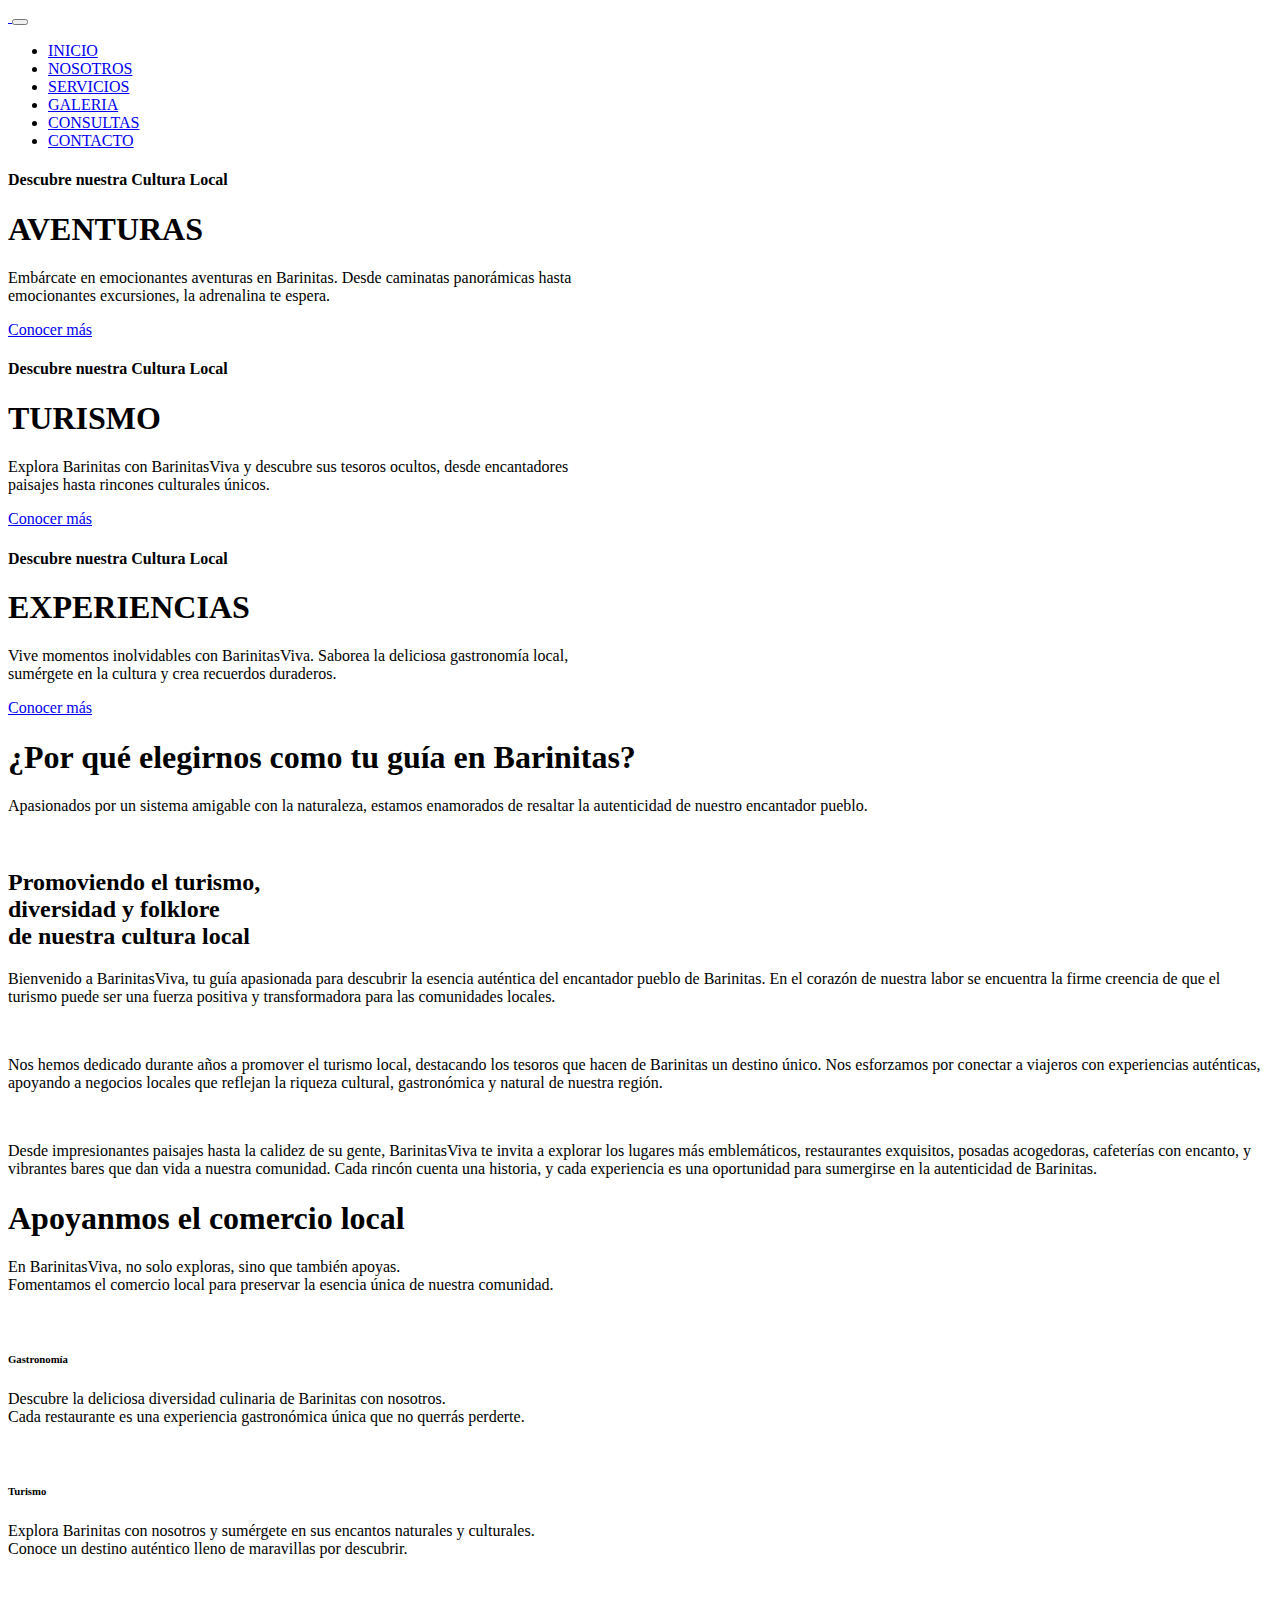
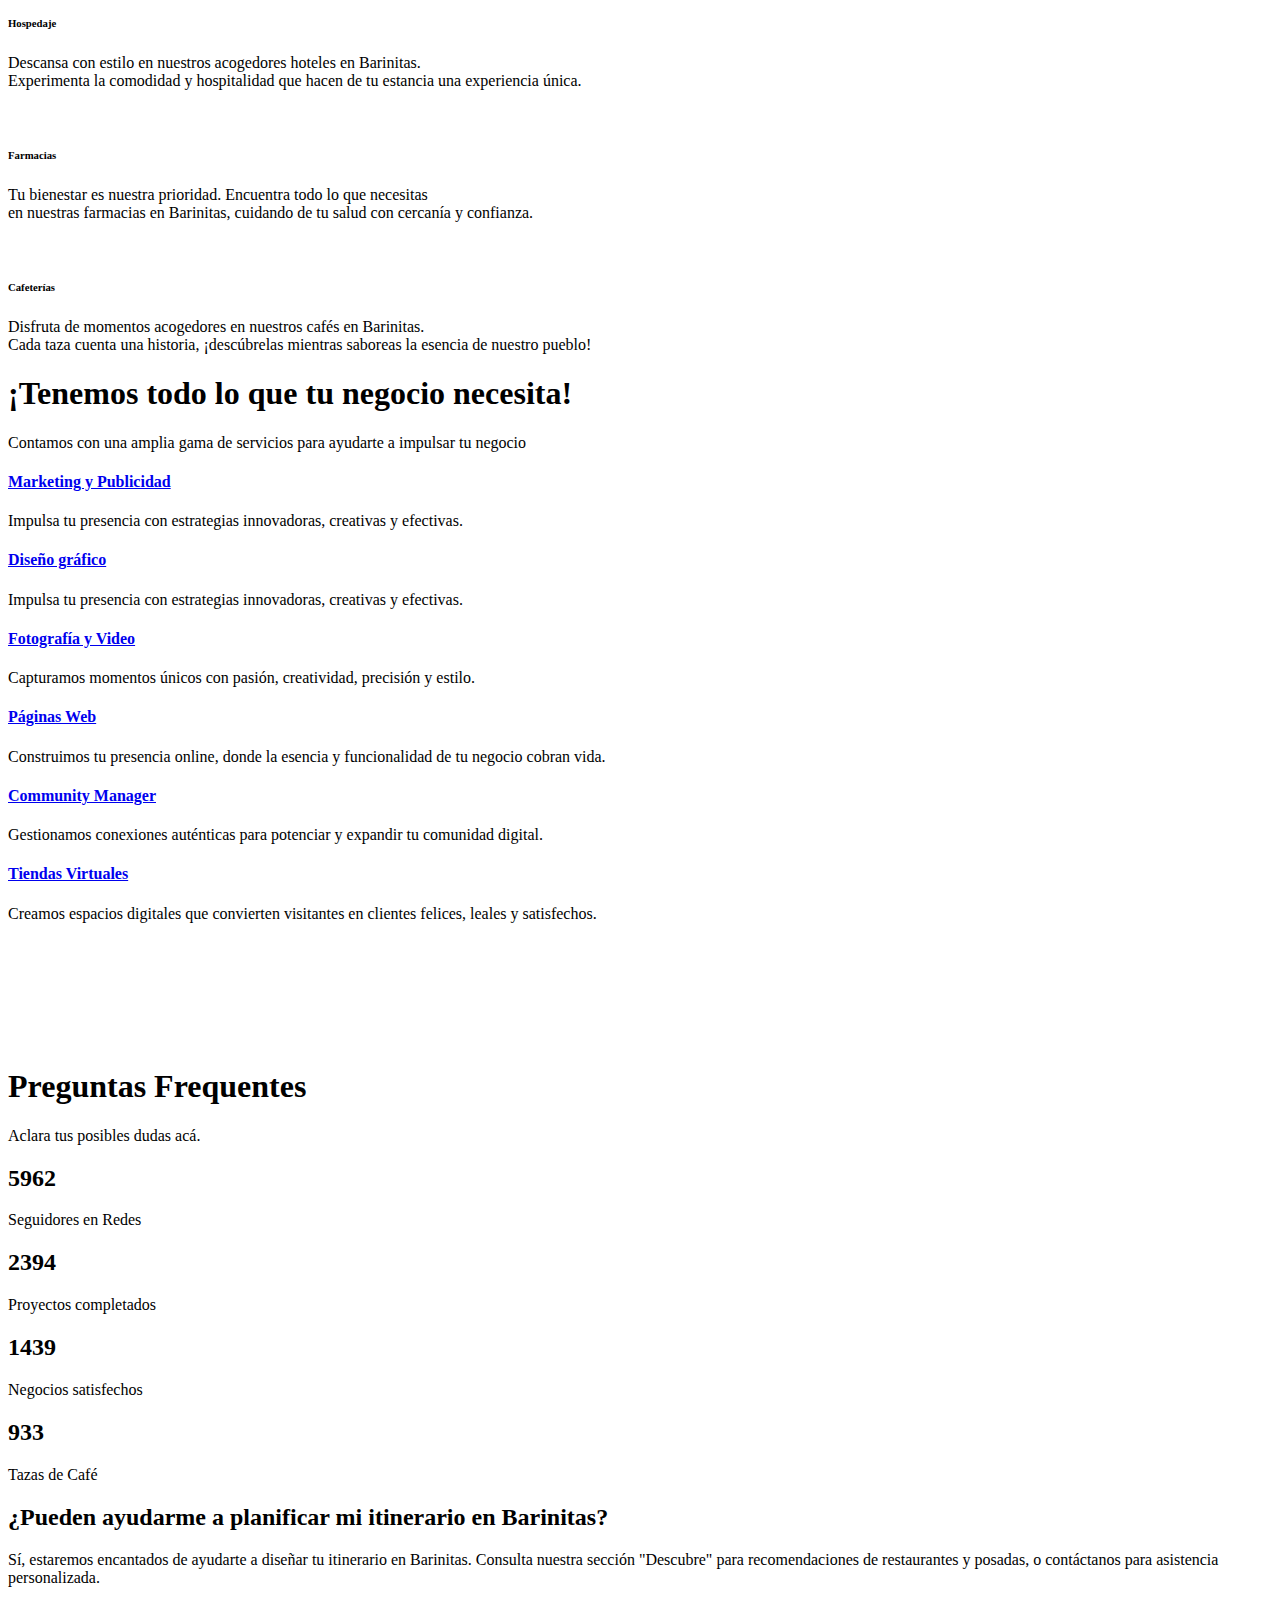
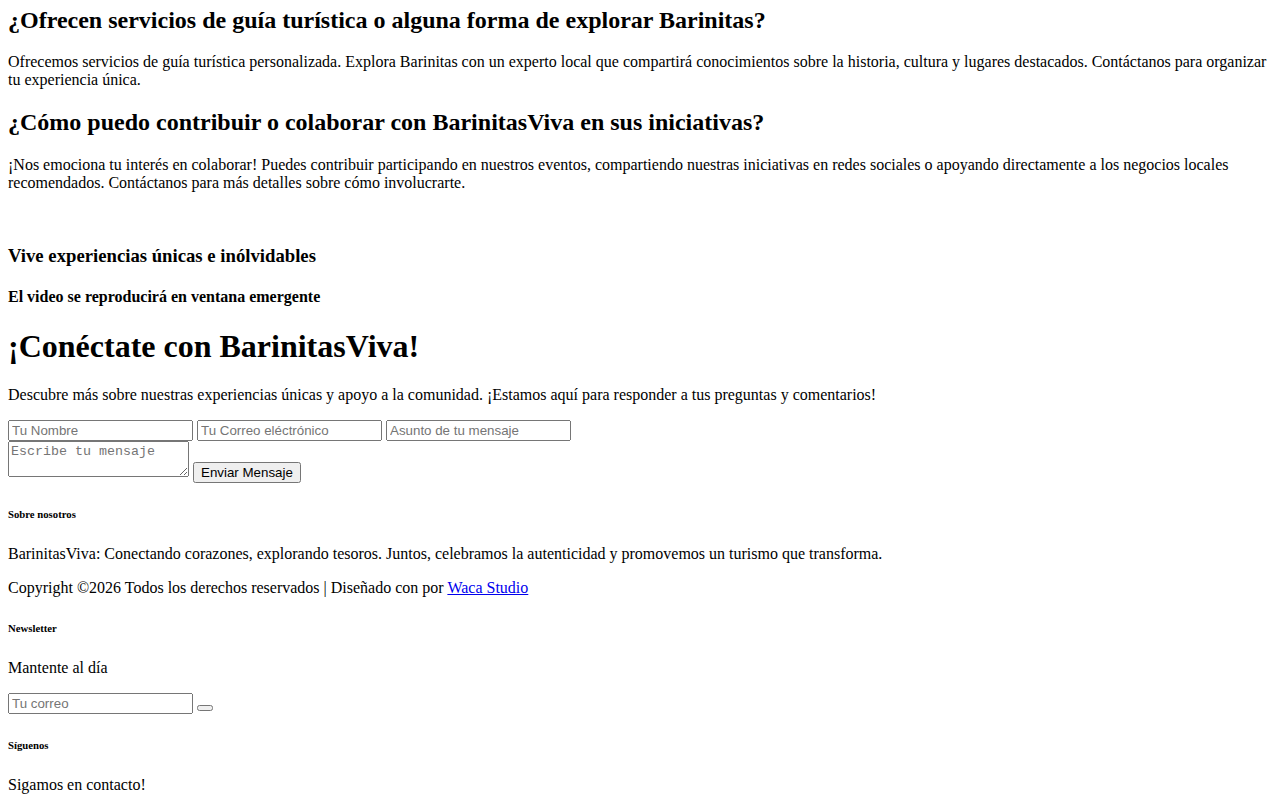
==== index.html @ 5c1533ca "primera subida" ====
<!DOCTYPE html>
	<html lang="zxx" class="no-js">
	<head>
		<!-- Mobile Specific Meta -->
		<meta name="viewport" content="width=device-width, initial-scale=1, shrink-to-fit=no">
		<!-- Favicon-->
		<link rel="shortcut icon" href="img/fav.png">
		<!-- Author Meta -->
		<meta name="author" content="colorlib">
		<!-- Meta Description -->
		<meta name="description" content="">
		<!-- Meta Keyword -->
		<meta name="keywords" content="">
		<!-- meta character set -->
		<meta charset="UTF-8">
		<!-- Site Title -->
		<title>Barinitas Viva - Tu guía de turismo y comercio en Barinitas</title>

		<link href="https://fonts.googleapis.com/css?family=Poppins:100,200,400,300,500,600,700" rel="stylesheet"> 
			<!--
			CSS
			============================================= -->
			<link rel="stylesheet" href="css/linearicons.css">
			<link rel="stylesheet" href="css/font-awesome.min.css">
			<link rel="stylesheet" href="css/bootstrap.css">
			<link rel="stylesheet" href="css/magnific-popup.css">
			<link rel="stylesheet" href="css/animate.min.css">
			<link rel="stylesheet" href="css/owl.carousel.css">
			<link rel="stylesheet" href="css/main.css">
		</head>
		<body>
			<!-- start banner Area -->
			<section class="banner-area" id="home">
				<!-- Start Header Area -->
				<header class="default-header">
					<nav class="navbar navbar-expand-lg  navbar-light">
						<div class="container">
							  <a class="navbar-brand" href="index.html">
							  	<img src="img/logo.png" alt="">
							  </a>
							  <button class="navbar-toggler" type="button" data-toggle="collapse" data-target="#navbarSupportedContent" aria-controls="navbarSupportedContent" aria-expanded="false" aria-label="Toggle navigation">
							    <span class="text-white lnr lnr-menu"></span>
							  </button>

							  <div class="collapse navbar-collapse justify-content-end align-items-center" id="navbarSupportedContent">
							    <ul class="navbar-nav">
									<li><a href="#home">INICIO</a></li>
									<li><a href="#about">NOSOTROS</a></li>									
									<li><a href="#secvice">SERVICIOS</a></li>
									<li><a href="#gallery">GALERIA</a></li>
									<li><a href="#faq">CONSULTAS</a></li>
									<li><a href="#contact">CONTACTO</a></li>
									<!-- Dropdown -->
								    <li class="dropdown" style="display: none;">
								      <a class="dropdown-toggle" href="#" id="navbardrop" data-toggle="dropdown">
								        Pages
								      </a>
								      <div class="dropdown-menu">
								        <a class="dropdown-item" href="generic.html">Generic</a>
								        <a class="dropdown-item" href="elements.html">Elements</a>
								      </div>
								    </li>
							    </ul>
							  </div>						
						</div>
					</nav>
				</header>
				<!-- End Header Area -->				
			</section>

			<section class="default-banner active-blog-slider">
					<div class="item-slider relative" style="background: url(img/slider1.jpg);background-size: cover;">
						<div class="overlay" style="background: rgba(0,0,0,.3)"></div>
						<div class="container">
							<div class="row fullscreen justify-content-center align-items-center">
								<div class="col-md-10 col-12">
									<div class="banner-content text-center">
										<h4 class="text-white mb-20 text-uppercase">Descubre nuestra Cultura Local</h4>
										<h1 class="text-uppercase text-white">AVENTURAS</h1>
										<p class="text-white">Embárcate en emocionantes aventuras en Barinitas. Desde caminatas panorámicas hasta <br> emocionantes excursiones, la adrenalina te espera.</p>
										<a href="#" class="text-uppercase header-btn">Conocer más</a>
									</div>
								</div>

							</div>
						</div>
					</div>
					<div class="item-slider relative" style="background: url(img/slider2.jpg);background-size: cover;">
						<div class="overlay" style="background: rgba(0,0,0,.3)"></div>
						<div class="container">
							<div class="row fullscreen justify-content-center align-items-center">
								<div class="col-md-10 col-12">
									<div class="banner-content text-center">
										<h4 class="text-white mb-20 text-uppercase">Descubre nuestra Cultura Local</h4>
										<h1 class="text-uppercase text-white">TURISMO</h1>
										<p class="text-white">Explora Barinitas con BarinitasViva y descubre sus tesoros ocultos, desde encantadores <br> paisajes hasta rincones culturales únicos.</p>
										<a href="#" class="text-uppercase header-btn">Conocer más</a>
									</div>
								</div>
							</div>
						</div>
					</div>
					<div class="item-slider relative" style="background: url(img/slider3.jpg);background-size: cover;">
						<div class="overlay" style="background: rgba(0,0,0,.3)"></div>
						<div class="container">
							<div class="row fullscreen justify-content-center align-items-center">
								<div class="col-md-10 col-12">
									<div class="banner-content text-center">
										<h4 class="text-white mb-20 text-uppercase">Descubre nuestra Cultura Local</h4>
										<h1 class="text-uppercase text-white">EXPERIENCIAS</h1>
										<p class="text-white">Vive momentos inolvidables con BarinitasViva. Saborea la deliciosa gastronomía local, <br> sumérgete en la cultura y crea recuerdos duraderos.</p>
										<a href="#" class="text-uppercase header-btn">Conocer más</a>
									</div>
								</div>
							</div>
						</div>
					</div>
				</section>

			<!-- Start about Area -->
			<section class="section-gap info-area" id="about">
				<div class="container">
					<div class="row d-flex justify-content-center">
						<div class="menu-content pb-40 col-lg-8">
							<div class="title text-center">
								<h1 class="mb-10">¿Por qué elegirnos como tu guía en Barinitas?</h1>
								<p>
									Apasionados por un sistema amigable con la naturaleza, estamos enamorados de resaltar la autenticidad de nuestro encantador pueblo.</p>
							</div>
						</div>
					</div>					
					<div class="single-info row mt-40">
						<div class="col-lg-6 col-md-12 mt-120 text-center no-padding info-left">
							<div class="info-thumb">
								<img src="img/about-img.jpg" class="img-fluid" alt="">
							</div>
						</div>
						<div class="col-lg-6 col-md-12 no-padding info-rigth">
							<div class="info-content">
								<h2 class="pb-30">Promoviendo el turismo, <br>
								diversidad y folklore <br>
								de nuestra cultura local</h2>
								<p>
									Bienvenido a BarinitasViva, tu guía apasionada para descubrir la esencia auténtica del encantador pueblo de Barinitas. En el corazón de nuestra labor se encuentra la firme creencia de que el turismo puede ser una fuerza positiva y transformadora para las comunidades locales.									
								</p>
								<br>
								<p>
									Nos hemos dedicado durante años a promover el turismo local, destacando los tesoros que hacen de Barinitas un destino único. Nos esforzamos por conectar a viajeros con experiencias auténticas, apoyando a negocios locales que reflejan la riqueza cultural, gastronómica y natural de nuestra región.									
								</p>
								<br>
								<p>
									Desde impresionantes paisajes hasta la calidez de su gente, BarinitasViva te invita a explorar los lugares más emblemáticos, restaurantes exquisitos, posadas acogedoras, cafeterías con encanto, y vibrantes bares que dan vida a nuestra comunidad. Cada rincón cuenta una historia, y cada experiencia es una oportunidad para sumergirse en la autenticidad de Barinitas.
								</p>
								</div>
						</div>
					</div>
				</div>
			</section>
			<!-- End about Area -->
			
			
			<!-- Start project Area -->
			<section class="project-area section-gap" id="project">
				<div class="container">
					<div class="row d-flex justify-content-center">
						<div class="menu-content pb-30 col-lg-8">
							<div class="title text-center">
								<h1 class="mb-10">Apoyanmos el comercio local</h1>
								<p>En BarinitasViva, no solo exploras, sino que también apoyas.  <br> Fomentamos el comercio local para preservar la esencia única de nuestra comunidad.</p>
							</div>
						</div>
					</div>						
					<div class="row justify-content-center d-flex">
						<div class="active-works-carousel mt-40 col-lg-8">
							<div class="item">
								<img class="img-fluid" src="img/why1.jpeg" alt="">
								<div class="caption text-center mt-20">
									<h6 class="text-uppercase">Gastronomía</h6>
									<p>Descubre la deliciosa diversidad culinaria de Barinitas con nosotros. <br> Cada restaurante es una experiencia gastronómica única que no querrás perderte.</p>
								</div>
							</div>
							<div class="item">
								<img class="img-fluid" src="img/why2.jpg" alt="">
								<div class="caption text-center mt-20">
									<h6 class="text-uppercase">Turismo</h6>
									<p>Explora Barinitas con nosotros y sumérgete en sus encantos naturales y culturales. <br> Conoce un destino auténtico lleno de maravillas por descubrir.</p>
								</div>
							</div>
							<div class="item">
								<img class="img-fluid" src="img/why3.jpg" alt="">
								<div class="caption text-center mt-20">
									<h6 class="text-uppercase">Hospedaje</h6>
									<p>Descansa con estilo en nuestros acogedores hoteles en Barinitas. <br>  Experimenta la comodidad y hospitalidad que hacen de tu estancia una experiencia única.</p>
								</div>
							</div>
							<div class="item">
								<img class="img-fluid" src="img/why4.jpg" alt="">
								<div class="caption text-center mt-20">
									<h6 class="text-uppercase">Farmacias</h6>
									<p>Tu bienestar es nuestra prioridad. Encuentra todo lo que necesitas  <br> en nuestras farmacias en Barinitas, cuidando de tu salud con cercanía y confianza.</p>
								</div>
							</div>
							<div class="item">
								<img class="img-fluid" src="img/why5.jpg" alt="">
								<div class="caption text-center mt-20">
									<h6 class="text-uppercase">Cafeterías</h6>
									<p>Disfruta de momentos acogedores en nuestros cafés en Barinitas. <br> Cada taza cuenta una historia, ¡descúbrelas mientras saboreas la esencia de nuestro pueblo!</p>
								</div>
							</div>
						</div>
					</div>
				</div>	
			</section>
			<!-- End project Area -->


			<!-- Start feature Area -->
			<section class="feature-area section-gap" id="secvice">
				<div class="container">
					<div class="row d-flex justify-content-center">
						<div class="menu-content pb-60 col-lg-8">
							<div class="title text-center">
								<h1 class="mb-10">¡Tenemos todo lo que tu negocio necesita!</h1>
								<p>Contamos con una amplia gama de servicios para ayudarte a impulsar tu negocio</p>
							</div>
						</div>
					</div>						
					<div class="row">
						<div class="col-lg-4 col-md-6 ">
							<div class="single-feature mb-30">
								<div class="title d-flex flex-row pb-20">
									<span class="lnr lnr-bullhorn"></span>
									<h4><a href="#">Marketing y Publicidad</a></h4>
								</div>
								<p>
									Impulsa tu presencia con estrategias innovadoras, creativas y efectivas.
								</p>							
							</div>							
						</div>
						<div class="col-lg-4 col-md-6 ">
							<div class="single-feature mb-30">
								<div class="title d-flex flex-row pb-20">
									<span class="lnr lnr-pencil"></span>
									<h4><a href="#">Diseño gráfico</a></h4>
								</div>
								<p>
									Impulsa tu presencia con estrategias innovadoras, creativas y efectivas.
								</p>							
							</div>							
						</div>
						<div class="col-lg-4 col-md-6 ">
							<div class="single-feature mb-30">
								<div class="title d-flex flex-row pb-20">
									<span class="lnr lnr-camera"></span>
									<h4><a href="#">Fotografía y Video</a></h4>
								</div>
								<p>
									Capturamos momentos únicos con pasión, creatividad, precisión y estilo.
								</p>							
							</div>							
						</div>
						<div class="col-lg-4 col-md-6 ">
							<div class="single-feature">
								<div class="title d-flex flex-row pb-20">
									<span class="lnr lnr-rocket"></span>
									<h4><a href="#">Páginas Web</a></h4>
								</div>
								<p>
									Construimos tu presencia online, donde la esencia y funcionalidad de tu negocio cobran vida.
								</p>							
							</div>							
						</div>
						<div class="col-lg-4 col-md-6 ">
							<div class="single-feature">
								<div class="title d-flex flex-row pb-20">
									<span class="lnr lnr-smartphone"></span>
									<h4><a href="#">Community Manager</a></h4>
								</div>
								<p>
									Gestionamos conexiones auténticas para potenciar y expandir tu comunidad digital.
								</p>							
							</div>							
						</div>
						<div class="col-lg-4 col-md-6 ">
							<div class="single-feature">
								<div class="title d-flex flex-row pb-20">
									<span class="lnr lnr-bubble"></span>
									<h4><a href="#">Tiendas Virtuales</a></h4>
								</div>
								<p>
									Creamos espacios digitales que convierten visitantes en clientes felices, leales y satisfechos.
								</p>							
							</div>							
						</div>																					
					</div>
				</div>	
			</section>
			<!-- End feature Area -->


			<!-- Start gallery Area -->
			<section class="gallery-area" id="gallery">
				<div class="container-fluid">
					<div class="row no-padding">
						<div class="active-gallery">
							<div class="item single-gallery">
								<img src="img/g1.jpg" alt="">
							</div>	
							<div class="item single-gallery">
								<img src="img/g2.jpg" alt="">
							</div>	
							<div class="item single-gallery">
								<img src="img/g3.jpg" alt="">
							</div>	
							<div class="item single-gallery">
								<img src="img/g4.jpg" alt="">
							</div>	
							<div class="item single-gallery">
								<img src="img/g5.jpg" alt="">
							</div>	
							<div class="item single-gallery">
								<img src="img/g6.jpg" alt="">
							</div>																		
						</div>
					</div>
				</div>	
			</section>
			<!-- End gallery Area -->
			
			
			<!-- Start faq Area -->
			<section class="faq-area section-gap" id="faq">
				<div class="container">
					<div class="row d-flex justify-content-center">
						<div class="menu-content pb-60 col-lg-8">
							<div class="title text-center">
								<h1 class="mb-10">Preguntas Frequentes</h1>
								<p>Aclara tus posibles dudas acá.</p>
							</div>
						</div>
					</div>							
					<div class="row d-flex align-items-center">
						<div class="counter-left col-lg-3 col-md-3">
							<div class="single-facts">
								<h2 class="counter">5962</h2>
								<p>Seguidores en Redes</p>							
							</div>
							<div class="single-facts">
								<h2 class="counter">2394</h2>
								<p>Proyectos completados</p>							
							</div>
							<div class="single-facts">
								<h2 class="counter">1439</h2>
								<p>Negocios satisfechos</p>							
							</div>												
							<div class="single-facts">
								<h2 class="counter">933</h2>
								<p>Tazas de Café</p>							
							</div>
						</div>	
						<div class="faq-content col-lg-9 col-md-9">
							<div class="single-faq">
								<h2 class="text-uppercase">
									¿Pueden ayudarme a planificar mi itinerario en Barinitas?
								</h2>
								<p>
									Sí, estaremos encantados de ayudarte a diseñar tu itinerario en Barinitas. Consulta nuestra sección "Descubre" para recomendaciones de restaurantes y posadas, o contáctanos para asistencia personalizada.
								</p>
							</div>
							<div class="single-faq">
								<h2 class="text-uppercase">
									¿Ofrecen servicios de guía turística o alguna forma de explorar Barinitas?
								</h2>
								<p>
									Ofrecemos servicios de guía turística personalizada. Explora Barinitas con un experto local que compartirá conocimientos sobre la historia, cultura y lugares destacados. Contáctanos para organizar tu experiencia única.
								</p>
							</div>
							<div class="single-faq">
								<h2 class="text-uppercase">
									¿Cómo puedo contribuir o colaborar con BarinitasViva en sus iniciativas?
								</h2>
								<p>
									¡Nos emociona tu interés en colaborar! Puedes contribuir participando en nuestros eventos, compartiendo nuestras iniciativas en redes sociales o apoyando directamente a los negocios locales recomendados. Contáctanos para más detalles sobre cómo involucrarte.
								</p>
							</div>												
						</div>									
					</div>
				</div>
			</section>
			<!-- End faq Area -->
			
			
			<!-- Start Video Area -->
			<section class="video-area pt-40 pb-40">
				<div class="overlay overlay-bg"></div>
				<div class="container">
					<div class="video-content">
						<a href="https://www.youtube.com/watch?v=WVW5sQcXbB0" class="play-btn"><img src="img/play-btn.png" alt=""></a>
						<div class="video-desc">
							<h3 class="h2 text-white text-uppercase">Vive experiencias únicas e inólvidables</h3>
							<h4 class="text-white">El video se reproducirá en ventana emergente</h4>
						</div>
					</div>
				</div>
			</section>
			<!-- Start Video Area -->
			
			
			<!-- Start logo Area -->
			<section class="logo-area">
				<div class="container">
					<div class="row">
						
					</div>
				</div>	
			</section>
			<!-- End logo Area -->
			
							
			<!-- start contact Area -->		
			<section class="contact-area section-gap" id="contact">
				<div class="container">
					<div class="row d-flex justify-content-center">
						<div class="menu-content pb-60 col-lg-8">
							<div class="title text-center">
								<h1 class="mb-10">
									¡Conéctate con BarinitasViva!</h1>
								<p>Descubre más sobre nuestras experiencias únicas y apoyo a la comunidad. ¡Estamos aquí para responder a tus preguntas y comentarios!</p>
							</div>
						</div>
					</div>										
					<form class="form-area " id="myForm" class="contact-form text-right">
						<div class="row">	
						<div class="col-lg-6 form-group">
							<input name="name" placeholder="Tu Nombre" onfocus="this.placeholder = ''" onblur="this.placeholder = 'Tu Nombre'" class="common-input mb-20 form-control name" required="" type="text">
						
							<input name="email" placeholder="Tu Correo eléctrónico" pattern="[A-Za-z0-9._%+-]+@[A-Za-z0-9.-]+\.[A-Za-z]{1,63}$" onfocus="this.placeholder = ''" onblur="this.placeholder = 'Enter email address'" class="common-input mb-20 form-control email" required="" type="email">

							<input name="subject" placeholder="Asunto de tu mensaje" onfocus="this.placeholder = ''" onblur="this.placeholder = 'Asunto de tu mensaje'" class="common-input mb-20 form-control subject" required="" type="text">
						</div>
						<div class="col-lg-6 form-group">
							<textarea class="common-textarea mt-10 form-control message" name="message" placeholder="Escribe tu mensaje" onfocus="this.placeholder = ''" onblur="this.placeholder = 'Escribe tu mensaje'" required=""></textarea>
							<button class="primary-btn mt-20" onclick="sendwhatsapp();">Enviar Mensaje<span class="lnr lnr-arrow-right"></span></button>
							<div class="alert-msg">								
						</div>
						</div></div>
					</form>						
					
				</div>	
			</section>
			<!-- end contact Area -->		
			
			<!-- start footer Area -->		
			<footer class="footer-area section-gap">
				<div class="container">
					<div class="row">
						<div class="col-lg-5 col-md-6 col-sm-6">
							<div class="single-footer-widget">
								<h6>Sobre nosotros</h6>
								<p>
									BarinitasViva: Conectando corazones, explorando tesoros. Juntos, celebramos la autenticidad y promovemos un turismo que transforma.
								</p>
								<!-- Link back to Colorlib can't be removed. Template is licensed under CC BY 3.0. -->
            		<p class="footer-text">Copyright &copy;<script>document.write(new Date().getFullYear());</script> Todos los derechos reservados | Diseñado con <i class="fa fa-heart-o" aria-hidden="true"></i> por <a href="https://wacastudio.com" target="_blank">Waca Studio</a></p>
            		<!-- Link back to Colorlib can't be removed. Template is licensed under CC BY 3.0. -->
							</div>
						</div>
						<div class="col-lg-5  col-md-6 col-sm-6">
							<div class="single-footer-widget">
								<h6>Newsletter</h6>
								<p>Mantente al día</p>
								<div class="" id="mc_embed_signup">

										<form target="_blank" novalidate="true" action="https://spondonit.us12.list-manage.com/subscribe/post?u=1462626880ade1ac87bd9c93a&amp;id=92a4423d01" method="get" class="form-inline">

										<div class="d-flex flex-row">

											<input class="form-control" name="EMAIL" placeholder="Tu correo" onfocus="this.placeholder = ''" onblur="this.placeholder = 'Enter Email '" required="" type="email">


				                            	<button class="click-btn btn btn-default"><i class="fa fa-long-arrow-right" aria-hidden="true"></i></button>
				                            	<div style="position: absolute; left: -5000px;">
													<input name="b_36c4fd991d266f23781ded980_aefe40901a" tabindex="-1" value="" type="text">
												</div>
				                          	
											<!-- <div class="col-lg-4 col-md-4">
												<button class="bb-btn btn"><span class="lnr lnr-arrow-right"></span></button>
											</div>  -->
										</div>		
										<div class="info"></div>
										</form>
								</div>
								</div>
						</div>						
						<div class="col-lg-2 col-md-6 col-sm-6 social-widget">
							<div class="single-footer-widget">
								<h6>Síguenos</h6>
								<p>Sigamos en contacto!</p>
								<div class="footer-social d-flex align-items-center">
									<a href="https://www.facebook.com/Barinitasviva"><i class="fa fa-facebook"></i></a>
									<a href="https://www.instagram.com/barinitasviva"><i class="fa fa-instagram"></i></a>
									<a href="https://wa.me/+584126857455"><i class="fa fa-whatsapp"></i></a>
								</div>
							</div>
						</div>							
					</div>
				</div>
			</footer>	
			<!-- End footer Area -->			

			<script src="js/vendor/jquery-2.2.4.min.js"></script>
			<script src="https://cdnjs.cloudflare.com/ajax/libs/popper.js/1.11.0/umd/popper.min.js" integrity="sha384-b/U6ypiBEHpOf/4+1nzFpr53nxSS+GLCkfwBdFNTxtclqqenISfwAzpKaMNFNmj4" crossorigin="anonymous"></script>
			<script src="js/vendor/bootstrap.min.js"></script>
			<script src="js/jquery.ajaxchimp.min.js"></script>
			<script src="js/jquery.magnific-popup.min.js"></script>	
			<script src="js/owl.carousel.min.js"></script>			
			<script src="js/jquery.sticky.js"></script>
			<script src="js/slick.js"></script>
			<script src="js/jquery.counterup.min.js"></script>
			<script src="js/waypoints.min.js"></script>		
			<script src="js/main.js"></script>
			<script>
				function sendwhatsapp(){
				 var phonenumber = "+584126857455";
		  
				 var name = document.querySelector(".name").value;
				 var email = document.querySelector(".email").value;
				 var subject = document.querySelector(".subject").value;
				 var message = document.querySelector(".message").value;
		  
				 var url = "https://wa.me/" + phonenumber + "?text="
				 +"*Nombre:* "+name+"%0a"
				 +"*Correo:* "+email+"%0a"
				 +"*Asunto:* "+subject+"%0a"
				 +"*Mensaje :* "+message
				 +"%0a%0a";
		  
				 window.open(url, '_blank').focus();
			   }
			  </script>	
		</body>
	</html>
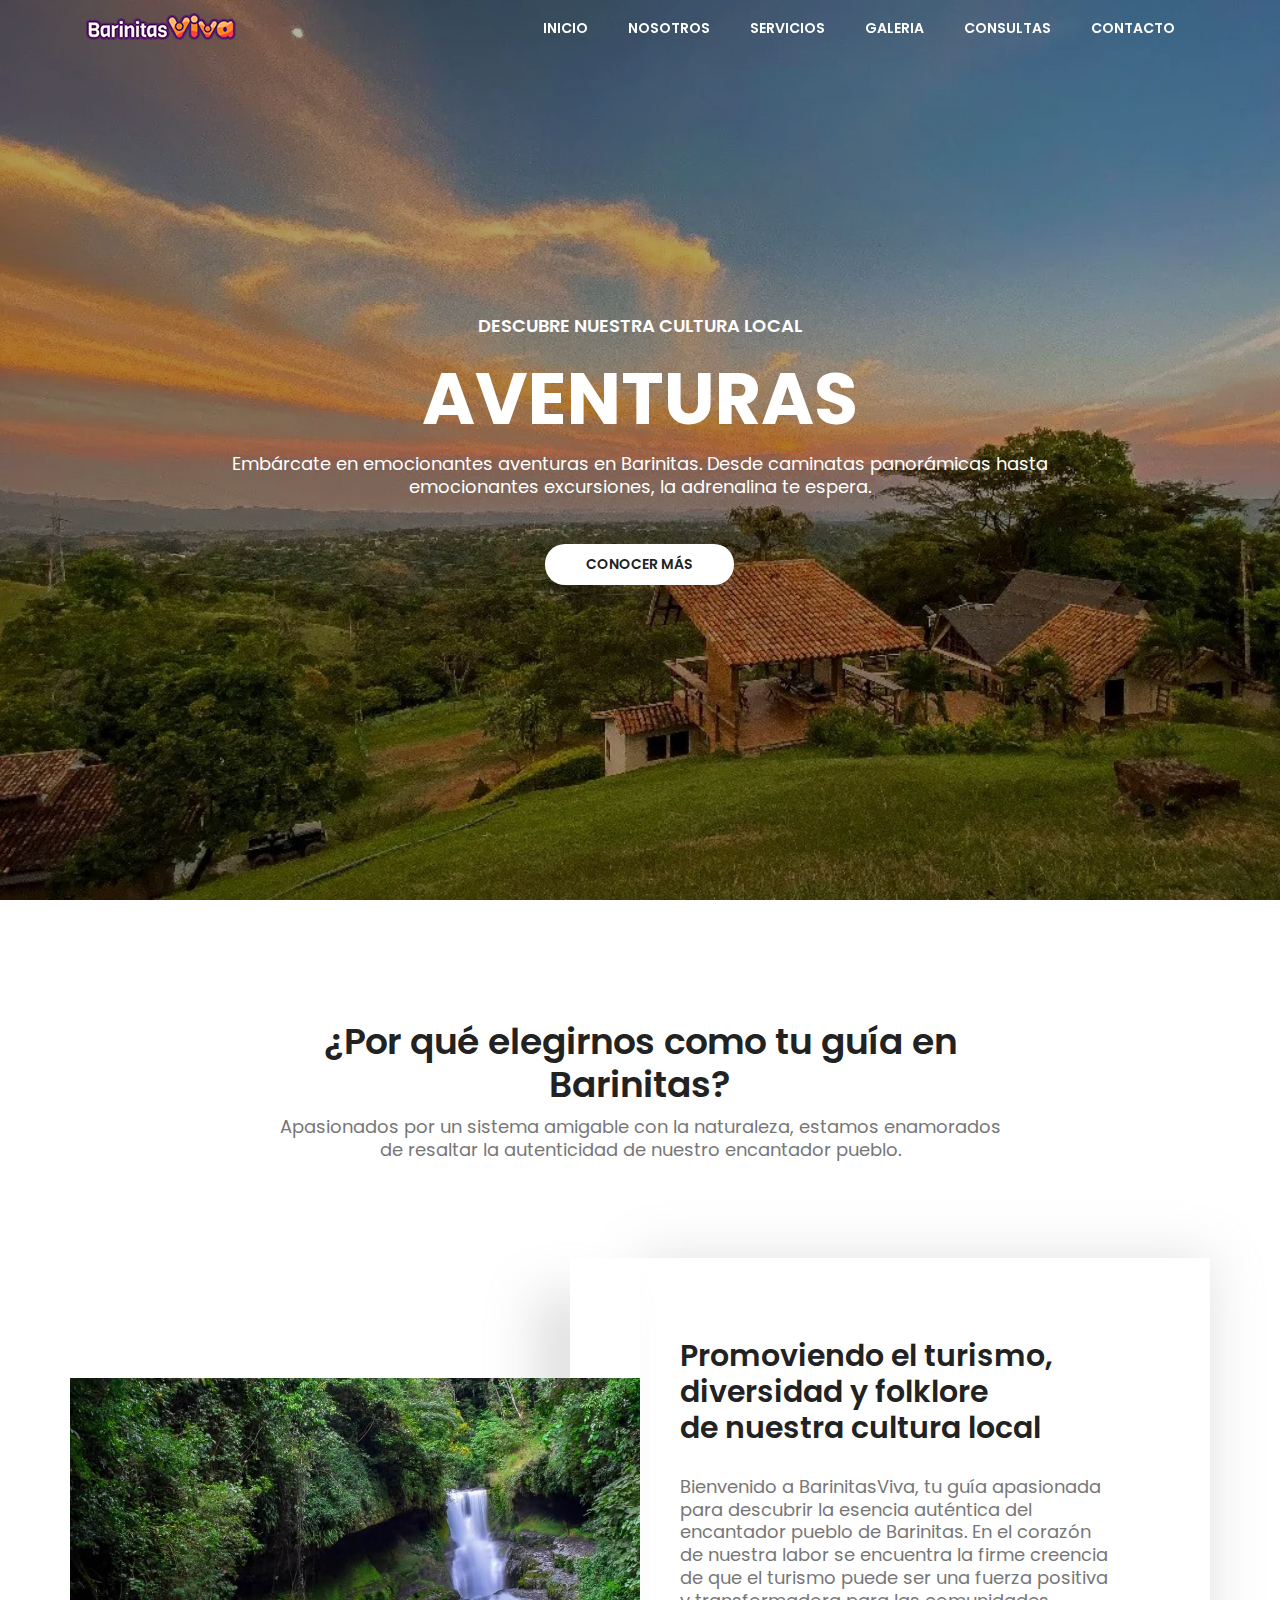
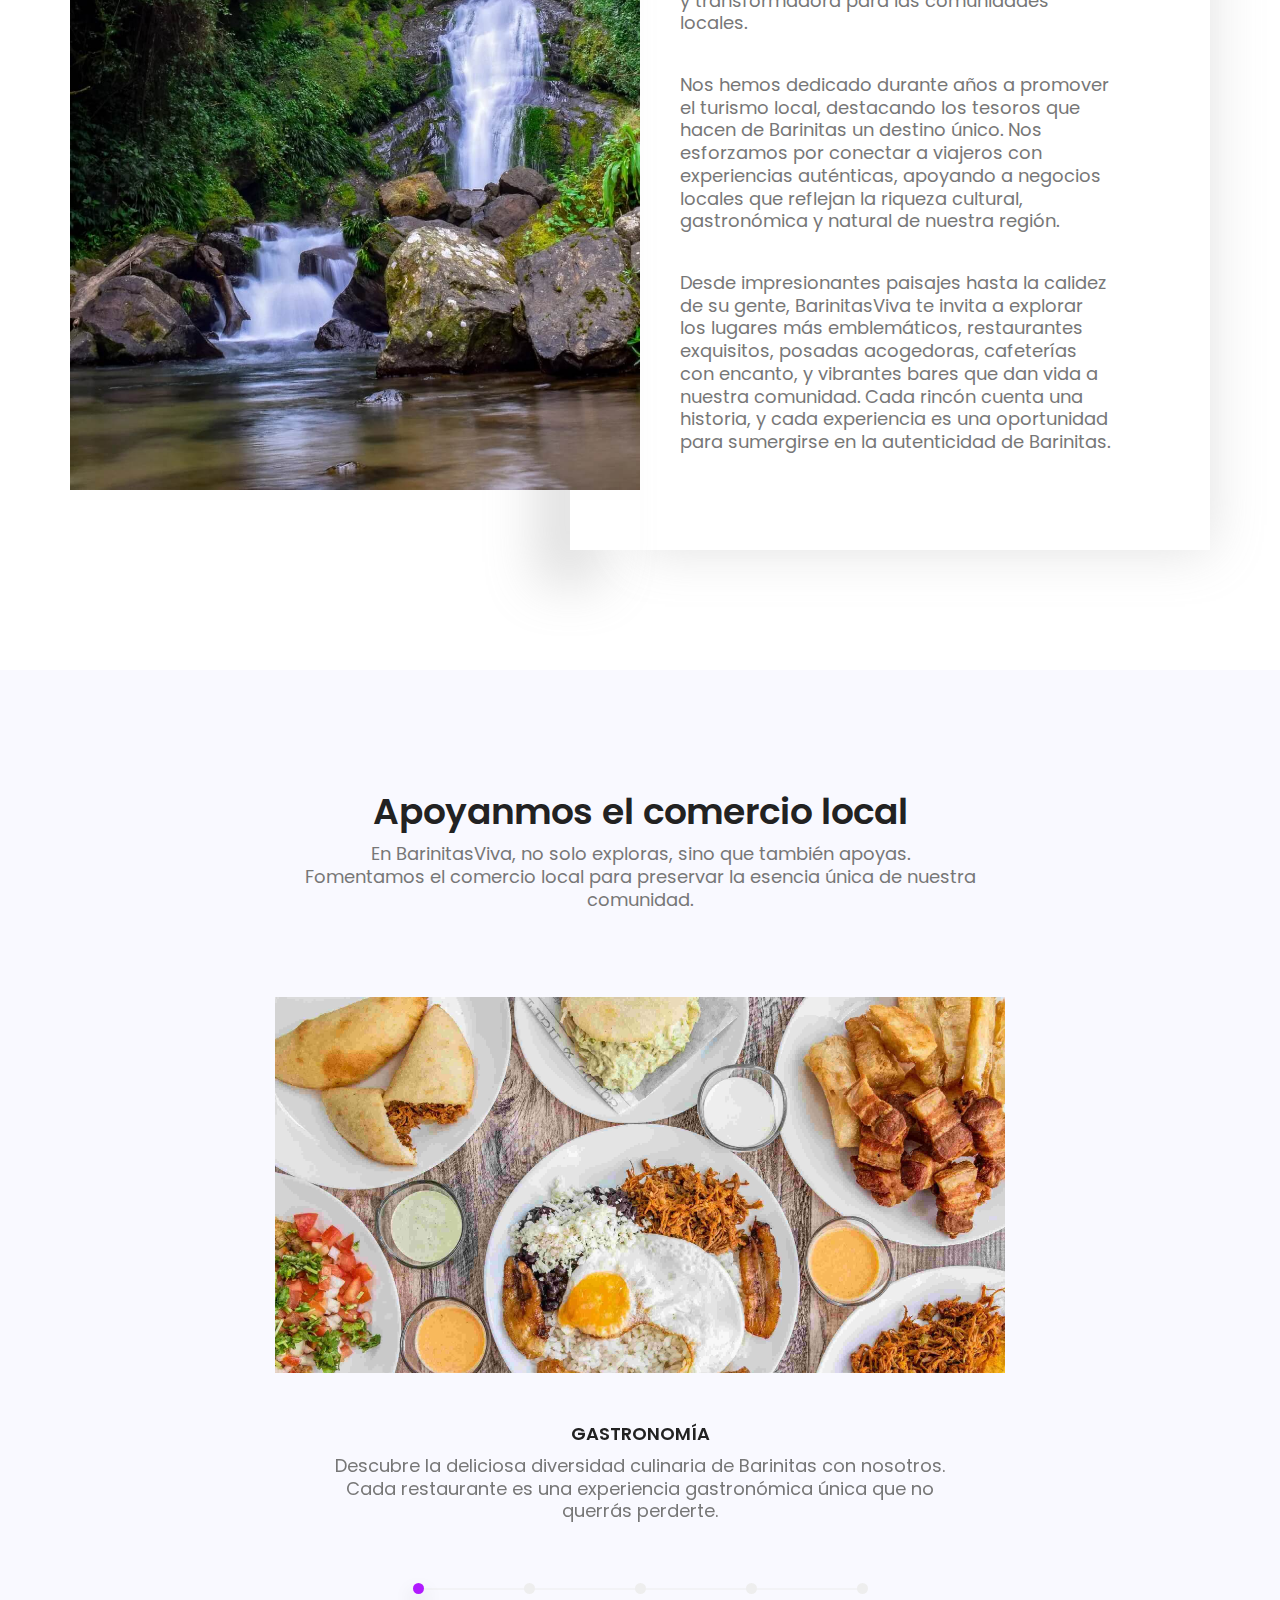
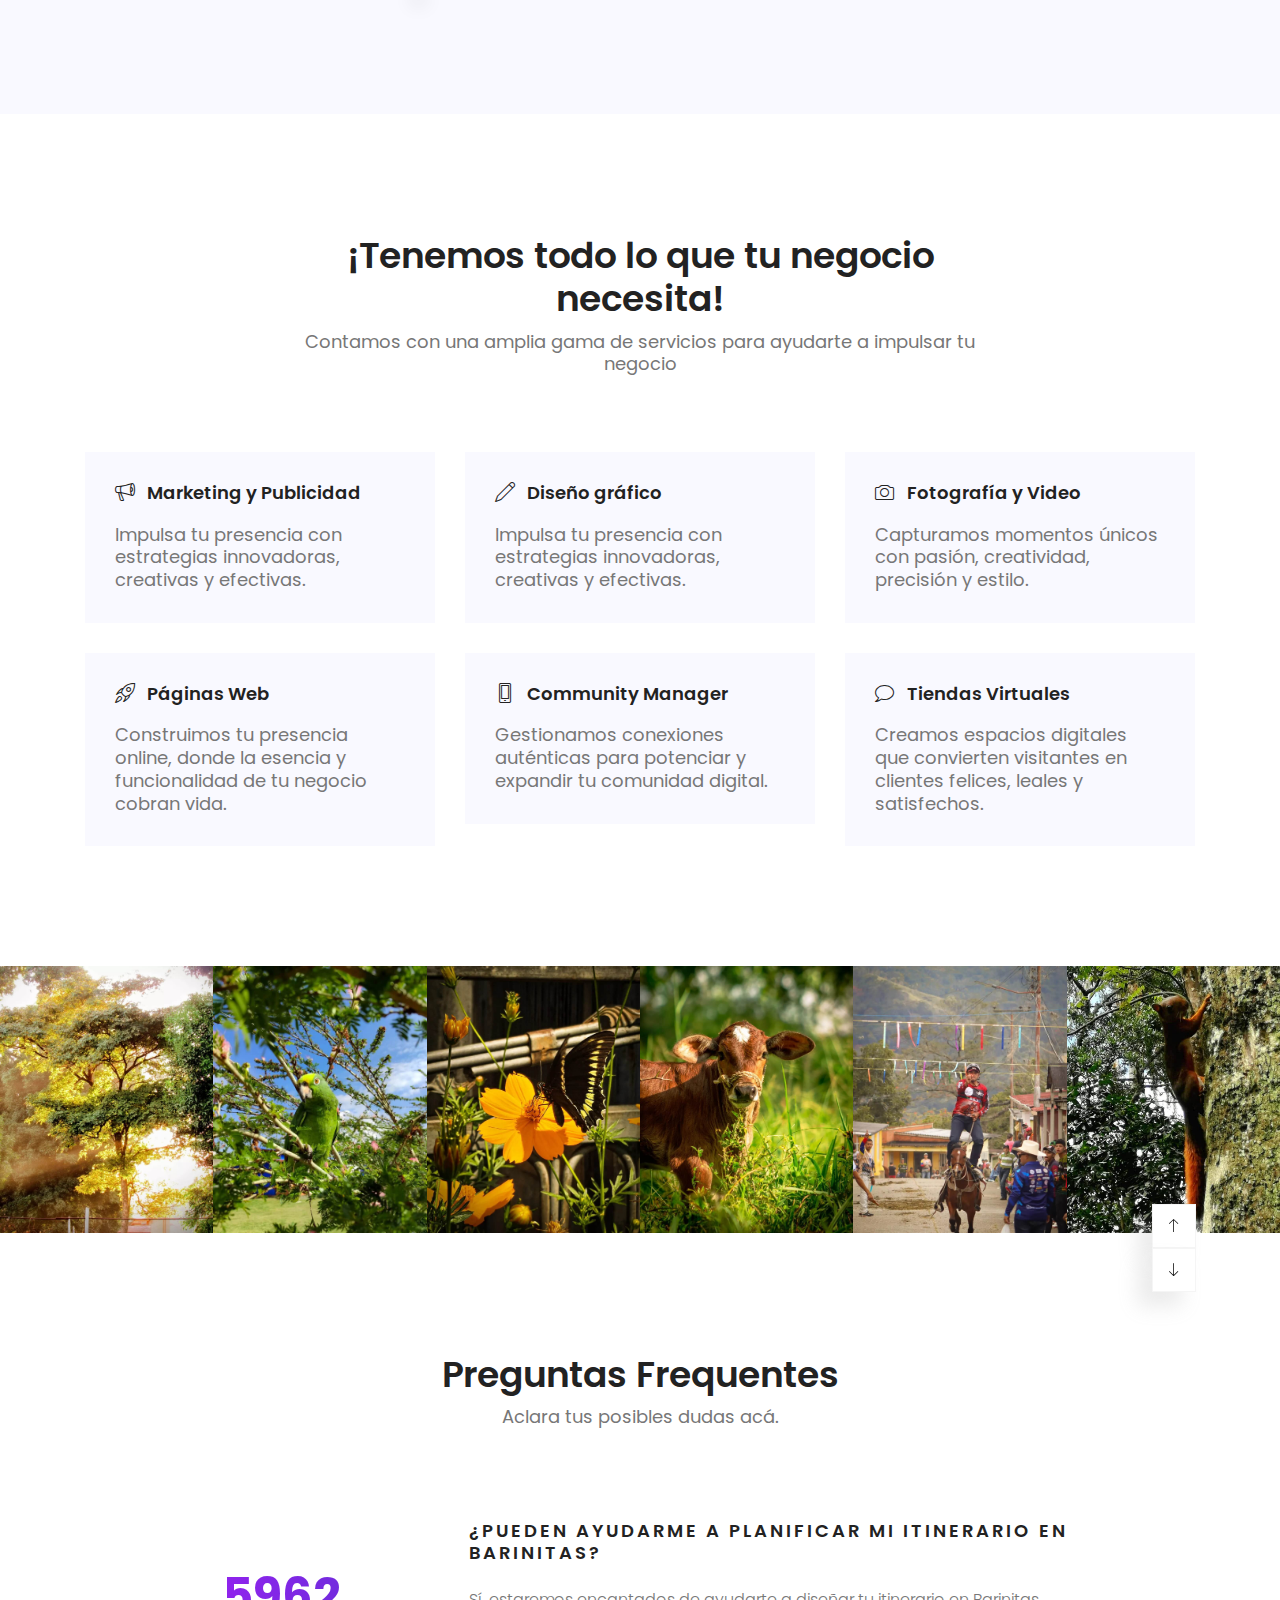
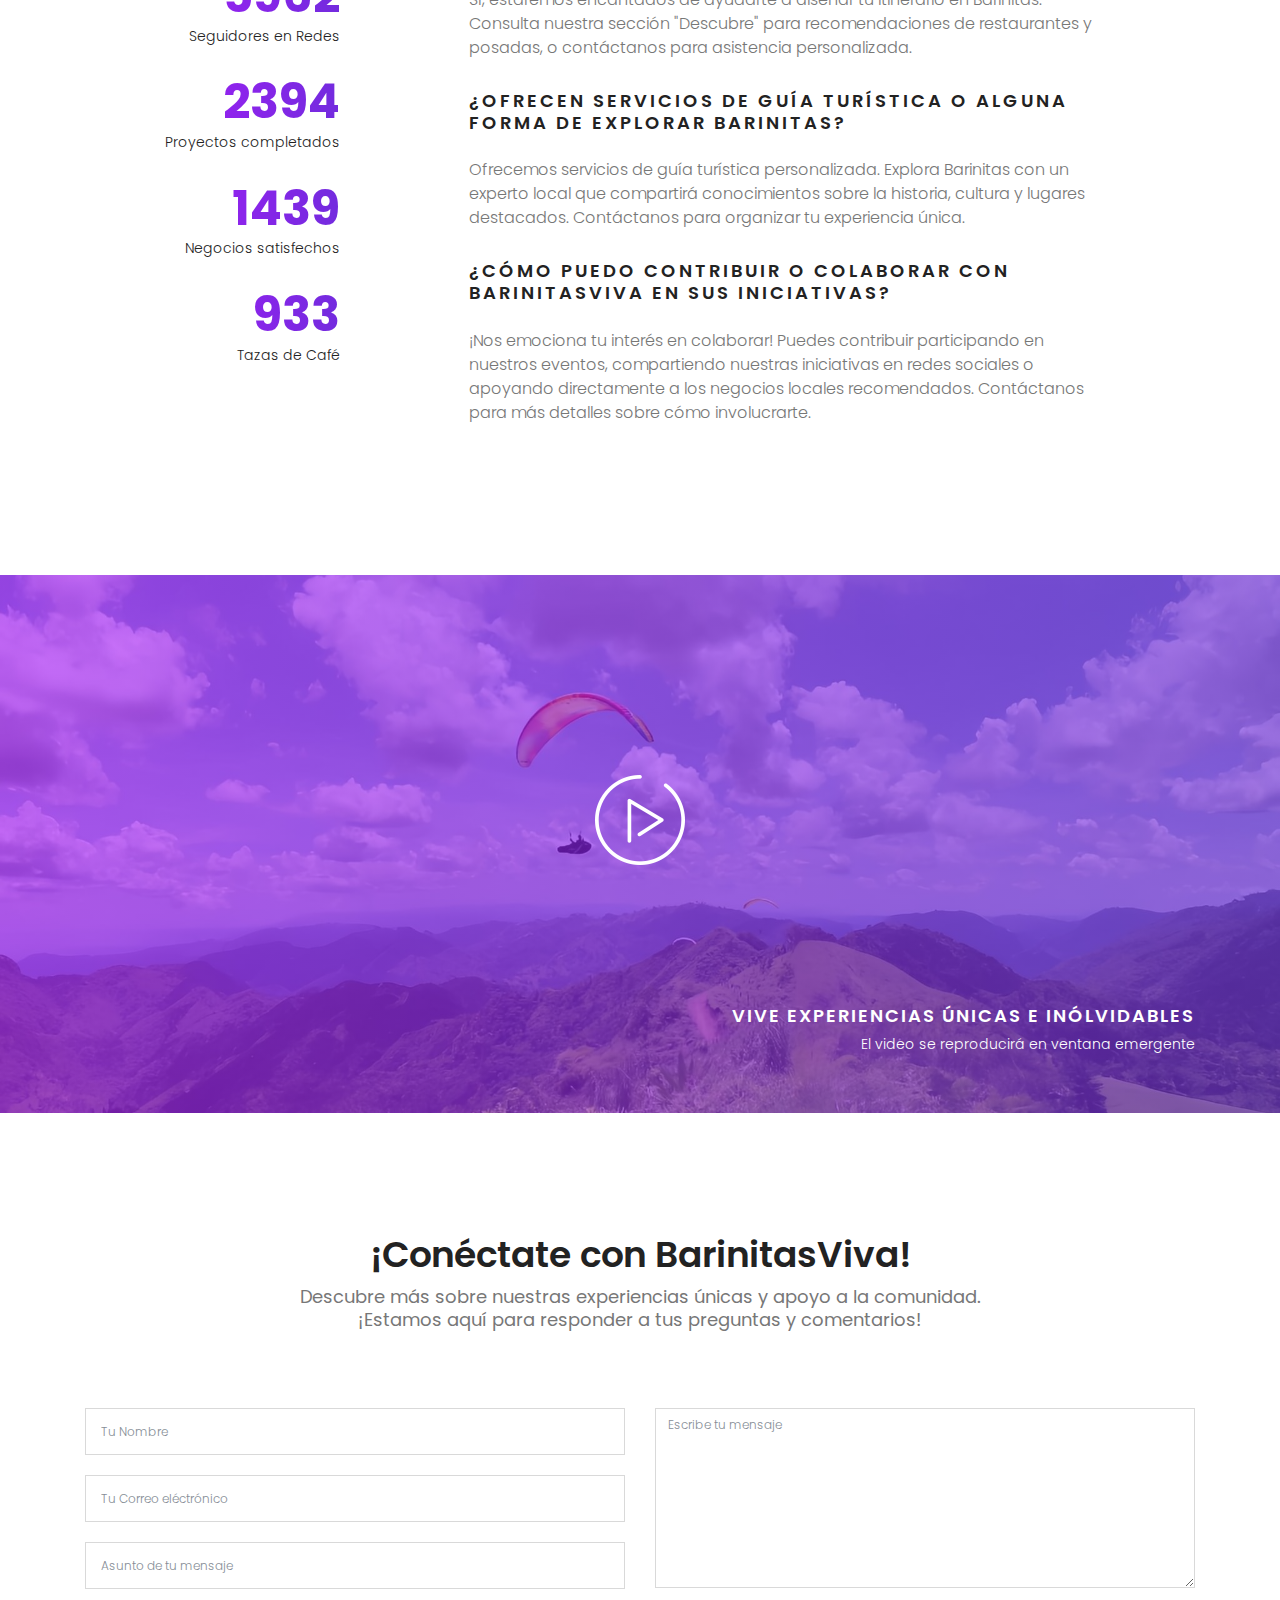
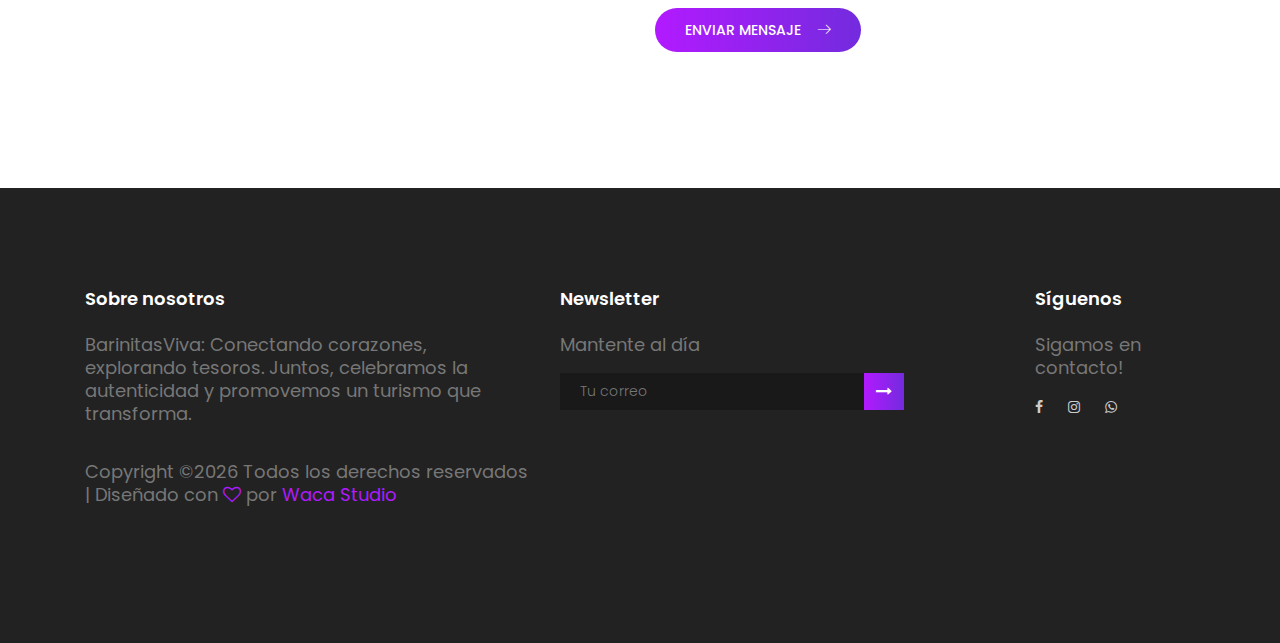
==== commit 7602c1f8: "Add files via upload" ====
--- a/index.html
+++ b/index.html
@@ -68,7 +68,7 @@
 				<!-- End Header Area -->				
 			</section>
 
-			<section class="default-banner active-blog-slider">
+			<section id="homebanner" class="default-banner active-blog-slider">
 					<div class="item-slider relative" style="background: url(img/slider1.jpg);background-size: cover;">
 						<div class="overlay" style="background: rgba(0,0,0,.3)"></div>
 						<div class="container">
--- a/css/linearicons.css
+++ b/css/linearicons.css
@@ -0,0 +1,536 @@
+@font-face {
+	font-family: 'Linearicons-Free';
+	src:url('../fonts/Linearicons-Free.eot?w118d');
+	src:url('../fonts/Linearicons-Free.eot?#iefixw118d') format('embedded-opentype'),
+		url('../fonts/Linearicons-Free.woff2?w118d') format('woff2'),
+		url('../fonts/Linearicons-Free.woff?w118d') format('woff'),
+		url('../fonts/Linearicons-Free.ttf?w118d') format('truetype'),
+		url('../fonts/Linearicons-Free.svg?w118d#Linearicons-Free') format('svg');
+	font-weight: normal;
+	font-style: normal;
+}
+
+.lnr {
+	font-family: 'Linearicons-Free';
+	speak: none;
+	font-style: normal;
+	font-weight: normal;
+	font-variant: normal;
+	text-transform: none;
+	line-height: 1;
+
+	/* Better Font Rendering =========== */
+	-webkit-font-smoothing: antialiased;
+	-moz-osx-font-smoothing: grayscale;
+}
+
+.lnr-home:before {
+	content: "\e800";
+}
+.lnr-apartment:before {
+	content: "\e801";
+}
+.lnr-pencil:before {
+	content: "\e802";
+}
+.lnr-magic-wand:before {
+	content: "\e803";
+}
+.lnr-drop:before {
+	content: "\e804";
+}
+.lnr-lighter:before {
+	content: "\e805";
+}
+.lnr-poop:before {
+	content: "\e806";
+}
+.lnr-sun:before {
+	content: "\e807";
+}
+.lnr-moon:before {
+	content: "\e808";
+}
+.lnr-cloud:before {
+	content: "\e809";
+}
+.lnr-cloud-upload:before {
+	content: "\e80a";
+}
+.lnr-cloud-download:before {
+	content: "\e80b";
+}
+.lnr-cloud-sync:before {
+	content: "\e80c";
+}
+.lnr-cloud-check:before {
+	content: "\e80d";
+}
+.lnr-database:before {
+	content: "\e80e";
+}
+.lnr-lock:before {
+	content: "\e80f";
+}
+.lnr-cog:before {
+	content: "\e810";
+}
+.lnr-trash:before {
+	content: "\e811";
+}
+.lnr-dice:before {
+	content: "\e812";
+}
+.lnr-heart:before {
+	content: "\e813";
+}
+.lnr-star:before {
+	content: "\e814";
+}
+.lnr-star-half:before {
+	content: "\e815";
+}
+.lnr-star-empty:before {
+	content: "\e816";
+}
+.lnr-flag:before {
+	content: "\e817";
+}
+.lnr-envelope:before {
+	content: "\e818";
+}
+.lnr-paperclip:before {
+	content: "\e819";
+}
+.lnr-inbox:before {
+	content: "\e81a";
+}
+.lnr-eye:before {
+	content: "\e81b";
+}
+.lnr-printer:before {
+	content: "\e81c";
+}
+.lnr-file-empty:before {
+	content: "\e81d";
+}
+.lnr-file-add:before {
+	content: "\e81e";
+}
+.lnr-enter:before {
+	content: "\e81f";
+}
+.lnr-exit:before {
+	content: "\e820";
+}
+.lnr-graduation-hat:before {
+	content: "\e821";
+}
+.lnr-license:before {
+	content: "\e822";
+}
+.lnr-music-note:before {
+	content: "\e823";
+}
+.lnr-film-play:before {
+	content: "\e824";
+}
+.lnr-camera-video:before {
+	content: "\e825";
+}
+.lnr-camera:before {
+	content: "\e826";
+}
+.lnr-picture:before {
+	content: "\e827";
+}
+.lnr-book:before {
+	content: "\e828";
+}
+.lnr-bookmark:before {
+	content: "\e829";
+}
+.lnr-user:before {
+	content: "\e82a";
+}
+.lnr-users:before {
+	content: "\e82b";
+}
+.lnr-shirt:before {
+	content: "\e82c";
+}
+.lnr-store:before {
+	content: "\e82d";
+}
+.lnr-cart:before {
+	content: "\e82e";
+}
+.lnr-tag:before {
+	content: "\e82f";
+}
+.lnr-phone-handset:before {
+	content: "\e830";
+}
+.lnr-phone:before {
+	content: "\e831";
+}
+.lnr-pushpin:before {
+	content: "\e832";
+}
+.lnr-map-marker:before {
+	content: "\e833";
+}
+.lnr-map:before {
+	content: "\e834";
+}
+.lnr-location:before {
+	content: "\e835";
+}
+.lnr-calendar-full:before {
+	content: "\e836";
+}
+.lnr-keyboard:before {
+	content: "\e837";
+}
+.lnr-spell-check:before {
+	content: "\e838";
+}
+.lnr-screen:before {
+	content: "\e839";
+}
+.lnr-smartphone:before {
+	content: "\e83a";
+}
+.lnr-tablet:before {
+	content: "\e83b";
+}
+.lnr-laptop:before {
+	content: "\e83c";
+}
+.lnr-laptop-phone:before {
+	content: "\e83d";
+}
+.lnr-power-switch:before {
+	content: "\e83e";
+}
+.lnr-bubble:before {
+	content: "\e83f";
+}
+.lnr-heart-pulse:before {
+	content: "\e840";
+}
+.lnr-construction:before {
+	content: "\e841";
+}
+.lnr-pie-chart:before {
+	content: "\e842";
+}
+.lnr-chart-bars:before {
+	content: "\e843";
+}
+.lnr-gift:before {
+	content: "\e844";
+}
+.lnr-diamond:before {
+	content: "\e845";
+}
+.lnr-linearicons:before {
+	content: "\e846";
+}
+.lnr-dinner:before {
+	content: "\e847";
+}
+.lnr-coffee-cup:before {
+	content: "\e848";
+}
+.lnr-leaf:before {
+	content: "\e849";
+}
+.lnr-paw:before {
+	content: "\e84a";
+}
+.lnr-rocket:before {
+	content: "\e84b";
+}
+.lnr-briefcase:before {
+	content: "\e84c";
+}
+.lnr-bus:before {
+	content: "\e84d";
+}
+.lnr-car:before {
+	content: "\e84e";
+}
+.lnr-train:before {
+	content: "\e84f";
+}
+.lnr-bicycle:before {
+	content: "\e850";
+}
+.lnr-wheelchair:before {
+	content: "\e851";
+}
+.lnr-select:before {
+	content: "\e852";
+}
+.lnr-earth:before {
+	content: "\e853";
+}
+.lnr-smile:before {
+	content: "\e854";
+}
+.lnr-sad:before {
+	content: "\e855";
+}
+.lnr-neutral:before {
+	content: "\e856";
+}
+.lnr-mustache:before {
+	content: "\e857";
+}
+.lnr-alarm:before {
+	content: "\e858";
+}
+.lnr-bullhorn:before {
+	content: "\e859";
+}
+.lnr-volume-high:before {
+	content: "\e85a";
+}
+.lnr-volume-medium:before {
+	content: "\e85b";
+}
+.lnr-volume-low:before {
+	content: "\e85c";
+}
+.lnr-volume:before {
+	content: "\e85d";
+}
+.lnr-mic:before {
+	content: "\e85e";
+}
+.lnr-hourglass:before {
+	content: "\e85f";
+}
+.lnr-undo:before {
+	content: "\e860";
+}
+.lnr-redo:before {
+	content: "\e861";
+}
+.lnr-sync:before {
+	content: "\e862";
+}
+.lnr-history:before {
+	content: "\e863";
+}
+.lnr-clock:before {
+	content: "\e864";
+}
+.lnr-download:before {
+	content: "\e865";
+}
+.lnr-upload:before {
+	content: "\e866";
+}
+.lnr-enter-down:before {
+	content: "\e867";
+}
+.lnr-exit-up:before {
+	content: "\e868";
+}
+.lnr-bug:before {
+	content: "\e869";
+}
+.lnr-code:before {
+	content: "\e86a";
+}
+.lnr-link:before {
+	content: "\e86b";
+}
+.lnr-unlink:before {
+	content: "\e86c";
+}
+.lnr-thumbs-up:before {
+	content: "\e86d";
+}
+.lnr-thumbs-down:before {
+	content: "\e86e";
+}
+.lnr-magnifier:before {
+	content: "\e86f";
+}
+.lnr-cross:before {
+	content: "\e870";
+}
+.lnr-menu:before {
+	content: "\e871";
+}
+.lnr-list:before {
+	content: "\e872";
+}
+.lnr-chevron-up:before {
+	content: "\e873";
+}
+.lnr-chevron-down:before {
+	content: "\e874";
+}
+.lnr-chevron-left:before {
+	content: "\e875";
+}
+.lnr-chevron-right:before {
+	content: "\e876";
+}
+.lnr-arrow-up:before {
+	content: "\e877";
+}
+.lnr-arrow-down:before {
+	content: "\e878";
+}
+.lnr-arrow-left:before {
+	content: "\e879";
+}
+.lnr-arrow-right:before {
+	content: "\e87a";
+}
+.lnr-move:before {
+	content: "\e87b";
+}
+.lnr-warning:before {
+	content: "\e87c";
+}
+.lnr-question-circle:before {
+	content: "\e87d";
+}
+.lnr-menu-circle:before {
+	content: "\e87e";
+}
+.lnr-checkmark-circle:before {
+	content: "\e87f";
+}
+.lnr-cross-circle:before {
+	content: "\e880";
+}
+.lnr-plus-circle:before {
+	content: "\e881";
+}
+.lnr-circle-minus:before {
+	content: "\e882";
+}
+.lnr-arrow-up-circle:before {
+	content: "\e883";
+}
+.lnr-arrow-down-circle:before {
+	content: "\e884";
+}
+.lnr-arrow-left-circle:before {
+	content: "\e885";
+}
+.lnr-arrow-right-circle:before {
+	content: "\e886";
+}
+.lnr-chevron-up-circle:before {
+	content: "\e887";
+}
+.lnr-chevron-down-circle:before {
+	content: "\e888";
+}
+.lnr-chevron-left-circle:before {
+	content: "\e889";
+}
+.lnr-chevron-right-circle:before {
+	content: "\e88a";
+}
+.lnr-crop:before {
+	content: "\e88b";
+}
+.lnr-frame-expand:before {
+	content: "\e88c";
+}
+.lnr-frame-contract:before {
+	content: "\e88d";
+}
+.lnr-layers:before {
+	content: "\e88e";
+}
+.lnr-funnel:before {
+	content: "\e88f";
+}
+.lnr-text-format:before {
+	content: "\e890";
+}
+.lnr-text-format-remove:before {
+	content: "\e891";
+}
+.lnr-text-size:before {
+	content: "\e892";
+}
+.lnr-bold:before {
+	content: "\e893";
+}
+.lnr-italic:before {
+	content: "\e894";
+}
+.lnr-underline:before {
+	content: "\e895";
+}
+.lnr-strikethrough:before {
+	content: "\e896";
+}
+.lnr-highlight:before {
+	content: "\e897";
+}
+.lnr-text-align-left:before {
+	content: "\e898";
+}
+.lnr-text-align-center:before {
+	content: "\e899";
+}
+.lnr-text-align-right:before {
+	content: "\e89a";
+}
+.lnr-text-align-justify:before {
+	content: "\e89b";
+}
+.lnr-line-spacing:before {
+	content: "\e89c";
+}
+.lnr-indent-increase:before {
+	content: "\e89d";
+}
+.lnr-indent-decrease:before {
+	content: "\e89e";
+}
+.lnr-pilcrow:before {
+	content: "\e89f";
+}
+.lnr-direction-ltr:before {
+	content: "\e8a0";
+}
+.lnr-direction-rtl:before {
+	content: "\e8a1";
+}
+.lnr-page-break:before {
+	content: "\e8a2";
+}
+.lnr-sort-alpha-asc:before {
+	content: "\e8a3";
+}
+.lnr-sort-amount-asc:before {
+	content: "\e8a4";
+}
+.lnr-hand:before {
+	content: "\e8a5";
+}
+.lnr-pointer-up:before {
+	content: "\e8a6";
+}
+.lnr-pointer-right:before {
+	content: "\e8a7";
+}
+.lnr-pointer-down:before {
+	content: "\e8a8";
+}
+.lnr-pointer-left:before {
+	content: "\e8a9";
+}
--- a/css/main.css
+++ b/css/main.css
@@ -0,0 +1,2770 @@
+/*--------------------------- Color variations ----------------------*/
+/* Medium Layout: 1280px */
+/* Tablet Layout: 768px */
+/* Mobile Layout: 320px */
+/* Wide Mobile Layout: 480px */
+/* =================================== */
+/*  Basic Style 
+/* =================================== */
+::-moz-selection {
+  /* Code for Firefox */
+  background-color: #b01afe;
+  color: #fff;
+}
+
+::selection {
+  background-color: #b01afe;
+  color: #fff;
+}
+
+::-webkit-input-placeholder {
+  /* WebKit, Blink, Edge */
+  color: #777777;
+  font-weight: 300;
+}
+
+:-moz-placeholder {
+  /* Mozilla Firefox 4 to 18 */
+  color: #777777;
+  opacity: 1;
+  font-weight: 300;
+}
+
+::-moz-placeholder {
+  /* Mozilla Firefox 19+ */
+  color: #777777;
+  opacity: 1;
+  font-weight: 300;
+}
+
+:-ms-input-placeholder {
+  /* Internet Explorer 10-11 */
+  color: #777777;
+  font-weight: 300;
+}
+
+::-ms-input-placeholder {
+  /* Microsoft Edge */
+  color: #777777;
+  font-weight: 300;
+}
+
+body {
+  color: #777777;
+  font-family: "Poppins", sans-serif;
+  font-size: 14px;
+  font-weight: 300;
+  line-height: 1.625em;
+  position: relative;
+}
+
+p {
+  font-size: 18px;
+  font-weight: 400;
+}
+
+ol, ul {
+  margin: 0;
+  padding: 0;
+  list-style: none;
+}
+
+select {
+  display: block;
+}
+
+figure {
+  margin: 0;
+}
+
+a {
+  -webkit-transition: all 0.3s ease 0s;
+  -moz-transition: all 0.3s ease 0s;
+  -o-transition: all 0.3s ease 0s;
+  transition: all 0.3s ease 0s;
+}
+
+iframe {
+  border: 0;
+}
+
+a, a:focus, a:hover {
+  text-decoration: none;
+  outline: 0;
+}
+
+#homebanner {
+  height: 100vh !important;
+}
+
+.btn.active.focus,
+.btn.active:focus,
+.btn.focus,
+.btn.focus:active,
+.btn:active:focus,
+.btn:focus {
+  text-decoration: none;
+  outline: 0;
+}
+
+.card-panel {
+  margin: 0;
+  padding: 60px;
+}
+
+/**
+ *  Typography
+ *
+ **/
+.btn i, .btn-large i, .btn-floating i, .btn-large i, .btn-flat i {
+  font-size: 1em;
+  line-height: inherit;
+}
+
+.gray-bg {
+  background: #f9f9ff;
+}
+
+h1, h2, h3,
+h4, h5, h6 {
+  font-family: "Poppins", sans-serif;
+  color: #222222;
+  line-height: 1.2em !important;
+  margin-bottom: 0;
+  margin-top: 0;
+  font-weight: 600;
+}
+
+.h1, .h2, .h3,
+.h4, .h5, .h6 {
+  margin-bottom: 0;
+  margin-top: 0;
+  font-family: "Poppins", sans-serif;
+  font-weight: 600;
+  color: #222222;
+}
+
+h1, .h1 {
+  font-size: 36px;
+}
+
+h2, .h2 {
+  font-size: 30px;
+}
+
+h3, .h3 {
+  font-size: 24px;
+}
+
+h4, .h4 {
+  font-size: 18px;
+}
+
+h5, .h5 {
+  font-size: 16px;
+}
+
+h6, .h6 {
+  font-size: 14px;
+  color: #222222;
+}
+
+td, th {
+  border-radius: 0px;
+}
+
+/**
+ * For modern browsers
+ * 1. The space content is one way to avoid an Opera bug when the
+ *    contenteditable attribute is included anywhere else in the document.
+ *    Otherwise it causes space to appear at the top and bottom of elements
+ *    that are clearfixed.
+ * 2. The use of `table` rather than `block` is only necessary if using
+ *    `:before` to contain the top-margins of child elements.
+ */
+.clear::before, .clear::after {
+  content: " ";
+  display: table;
+}
+
+.clear::after {
+  clear: both;
+}
+
+.fz-11 {
+  font-size: 11px;
+}
+
+.fz-12 {
+  font-size: 12px;
+}
+
+.fz-13 {
+  font-size: 13px;
+}
+
+.fz-14 {
+  font-size: 14px;
+}
+
+.fz-15 {
+  font-size: 15px;
+}
+
+.fz-16 {
+  font-size: 16px;
+}
+
+.fz-18 {
+  font-size: 18px;
+}
+
+.fz-30 {
+  font-size: 30px;
+}
+
+.fz-48 {
+  font-size: 48px !important;
+}
+
+.fw100 {
+  font-weight: 100;
+}
+
+.fw300 {
+  font-weight: 300;
+}
+
+.fw400 {
+  font-weight: 400 !important;
+}
+
+.fw500 {
+  font-weight: 500;
+}
+
+.f700 {
+  font-weight: 700;
+}
+
+.fsi {
+  font-style: italic;
+}
+
+.mt-10 {
+  margin-top: 10px;
+}
+
+.mt-15 {
+  margin-top: 15px;
+}
+
+.mt-20 {
+  margin-top: 20px;
+}
+
+.mt-25 {
+  margin-top: 25px;
+}
+
+.mt-30 {
+  margin-top: 30px;
+}
+
+.mt-35 {
+  margin-top: 35px;
+}
+
+.mt-40 {
+  margin-top: 40px;
+}
+
+.mt-50 {
+  margin-top: 50px;
+}
+
+.mt-60 {
+  margin-top: 60px;
+}
+
+.mt-70 {
+  margin-top: 70px;
+}
+
+.mt-80 {
+  margin-top: 80px;
+}
+
+.mt-100 {
+  margin-top: 100px;
+}
+
+.mt-120 {
+  margin-top: 120px;
+}
+
+.mt-150 {
+  margin-top: 150px;
+}
+
+.ml-0 {
+  margin-left: 0 !important;
+}
+
+.ml-5 {
+  margin-left: 5px !important;
+}
+
+.ml-10 {
+  margin-left: 10px;
+}
+
+.ml-15 {
+  margin-left: 15px;
+}
+
+.ml-20 {
+  margin-left: 20px;
+}
+
+.ml-30 {
+  margin-left: 30px;
+}
+
+.ml-50 {
+  margin-left: 50px;
+}
+
+.mr-0 {
+  margin-right: 0 !important;
+}
+
+.mr-5 {
+  margin-right: 5px !important;
+}
+
+.mr-15 {
+  margin-right: 15px;
+}
+
+.mr-10 {
+  margin-right: 10px;
+}
+
+.mr-20 {
+  margin-right: 20px;
+}
+
+.mr-30 {
+  margin-right: 30px;
+}
+
+.mr-50 {
+  margin-right: 50px;
+}
+
+.mb-0 {
+  margin-bottom: 0px;
+}
+
+.mb-0-i {
+  margin-bottom: 0px !important;
+}
+
+.mb-5 {
+  margin-bottom: 5px;
+}
+
+.mb-10 {
+  margin-bottom: 10px;
+}
+
+.mb-15 {
+  margin-bottom: 15px;
+}
+
+.mb-20 {
+  margin-bottom: 20px;
+}
+
+.mb-25 {
+  margin-bottom: 25px;
+}
+
+.mb-30 {
+  margin-bottom: 30px;
+}
+
+.mb-40 {
+  margin-bottom: 40px;
+}
+
+.mb-50 {
+  margin-bottom: 50px;
+}
+
+.mb-60 {
+  margin-bottom: 60px;
+}
+
+.mb-70 {
+  margin-bottom: 70px;
+}
+
+.mb-80 {
+  margin-bottom: 80px;
+}
+
+.mb-90 {
+  margin-bottom: 90px;
+}
+
+.mb-100 {
+  margin-bottom: 100px;
+}
+
+.pt-0 {
+  padding-top: 0px;
+}
+
+.pt-10 {
+  padding-top: 10px;
+}
+
+.pt-15 {
+  padding-top: 15px;
+}
+
+.pt-20 {
+  padding-top: 20px;
+}
+
+.pt-25 {
+  padding-top: 25px;
+}
+
+.pt-30 {
+  padding-top: 30px;
+}
+
+.pt-40 {
+  padding-top: 40px;
+}
+
+.pt-50 {
+  padding-top: 50px;
+}
+
+.pt-60 {
+  padding-top: 60px;
+}
+
+.pt-70 {
+  padding-top: 70px;
+}
+
+.pt-80 {
+  padding-top: 80px;
+}
+
+.pt-90 {
+  padding-top: 90px;
+}
+
+.pt-100 {
+  padding-top: 100px;
+}
+
+.pt-120 {
+  padding-top: 120px;
+}
+
+.pt-150 {
+  padding-top: 150px;
+}
+
+.pt-170 {
+  padding-top: 170px;
+}
+
+.pb-0 {
+  padding-bottom: 0px;
+}
+
+.pb-10 {
+  padding-bottom: 10px;
+}
+
+.pb-15 {
+  padding-bottom: 15px;
+}
+
+.pb-20 {
+  padding-bottom: 20px;
+}
+
+.pb-25 {
+  padding-bottom: 25px;
+}
+
+.pb-30 {
+  padding-bottom: 30px;
+}
+
+.pb-40 {
+  padding-bottom: 40px;
+}
+
+.pb-50 {
+  padding-bottom: 50px;
+}
+
+.pb-60 {
+  padding-bottom: 60px;
+}
+
+.pb-70 {
+  padding-bottom: 70px;
+}
+
+.pb-80 {
+  padding-bottom: 80px;
+}
+
+.pb-90 {
+  padding-bottom: 90px;
+}
+
+.pb-100 {
+  padding-bottom: 100px;
+}
+
+.pb-120 {
+  padding-bottom: 120px;
+}
+
+.pb-150 {
+  padding-bottom: 150px;
+}
+
+.pr-30 {
+  padding-right: 30px;
+}
+
+.pl-30 {
+  padding-left: 30px;
+}
+
+.pl-90 {
+  padding-left: 90px;
+}
+
+.p-40 {
+  padding: 40px;
+}
+
+.float-left {
+  float: left;
+}
+
+.float-right {
+  float: right;
+}
+
+.text-italic {
+  font-style: italic;
+}
+
+.text-white {
+  color: #fff;
+}
+
+.text-black {
+  color: #000;
+}
+
+.transition {
+  -webkit-transition: all 0.3s ease 0s;
+  -moz-transition: all 0.3s ease 0s;
+  -o-transition: all 0.3s ease 0s;
+  transition: all 0.3s ease 0s;
+}
+
+.section-full {
+  padding: 100px 0;
+}
+
+.section-half {
+  padding: 75px 0;
+}
+
+.text-center {
+  text-align: center;
+}
+
+.text-left {
+  text-align: left;
+}
+
+.text-rigth {
+  text-align: right;
+}
+
+.flex {
+  display: -webkit-box;
+  display: -webkit-flex;
+  display: -moz-flex;
+  display: -ms-flexbox;
+  display: flex;
+}
+
+.inline-flex {
+  display: -webkit-inline-box;
+  display: -webkit-inline-flex;
+  display: -moz-inline-flex;
+  display: -ms-inline-flexbox;
+  display: inline-flex;
+}
+
+.flex-grow {
+  -webkit-box-flex: 1;
+  -webkit-flex-grow: 1;
+  -moz-flex-grow: 1;
+  -ms-flex-positive: 1;
+  flex-grow: 1;
+}
+
+.flex-wrap {
+  -webkit-flex-wrap: wrap;
+  -moz-flex-wrap: wrap;
+  -ms-flex-wrap: wrap;
+  flex-wrap: wrap;
+}
+
+.flex-left {
+  -webkit-box-pack: start;
+  -ms-flex-pack: start;
+  -webkit-justify-content: flex-start;
+  -moz-justify-content: flex-start;
+  justify-content: flex-start;
+}
+
+.flex-middle {
+  -webkit-box-align: center;
+  -ms-flex-align: center;
+  -webkit-align-items: center;
+  -moz-align-items: center;
+  align-items: center;
+}
+
+.flex-right {
+  -webkit-box-pack: end;
+  -ms-flex-pack: end;
+  -webkit-justify-content: flex-end;
+  -moz-justify-content: flex-end;
+  justify-content: flex-end;
+}
+
+.flex-top {
+  -webkit-align-self: flex-start;
+  -moz-align-self: flex-start;
+  -ms-flex-item-align: start;
+  align-self: flex-start;
+}
+
+.flex-center {
+  -webkit-box-pack: center;
+  -ms-flex-pack: center;
+  -webkit-justify-content: center;
+  -moz-justify-content: center;
+  justify-content: center;
+}
+
+.flex-bottom {
+  -webkit-align-self: flex-end;
+  -moz-align-self: flex-end;
+  -ms-flex-item-align: end;
+  align-self: flex-end;
+}
+
+.space-between {
+  -webkit-box-pack: justify;
+  -ms-flex-pack: justify;
+  -webkit-justify-content: space-between;
+  -moz-justify-content: space-between;
+  justify-content: space-between;
+}
+
+.space-around {
+  -ms-flex-pack: distribute;
+  -webkit-justify-content: space-around;
+  -moz-justify-content: space-around;
+  justify-content: space-around;
+}
+
+.flex-column {
+  -webkit-box-direction: normal;
+  -webkit-box-orient: vertical;
+  -webkit-flex-direction: column;
+  -moz-flex-direction: column;
+  -ms-flex-direction: column;
+  flex-direction: column;
+}
+
+.flex-cell {
+  display: -webkit-box;
+  display: -webkit-flex;
+  display: -moz-flex;
+  display: -ms-flexbox;
+  display: flex;
+  -webkit-box-flex: 1;
+  -webkit-flex-grow: 1;
+  -moz-flex-grow: 1;
+  -ms-flex-positive: 1;
+  flex-grow: 1;
+}
+
+.display-table {
+  display: table;
+}
+
+.light {
+  color: #fff;
+}
+
+.dark {
+  color: #222;
+}
+
+.relative {
+  position: relative;
+}
+
+.overflow-hidden {
+  overflow: hidden;
+}
+
+.overlay {
+  position: absolute;
+  left: 0;
+  right: 0;
+  top: 0;
+  bottom: 0;
+}
+
+.container.fullwidth {
+  width: 100%;
+}
+
+.container.no-padding {
+  padding-left: 0;
+  padding-right: 0;
+}
+
+.no-padding {
+  padding: 0;
+}
+
+.section-bg {
+  background: #f9fafc;
+}
+
+@media (max-width: 767px) {
+  .no-flex-xs {
+    display: block !important;
+  }
+}
+
+.row.no-margin {
+  margin-left: 0;
+  margin-right: 0;
+}
+
+.sample-text-area {
+  background: #fff;
+  padding: 100px 0 70px 0;
+}
+
+.text-heading {
+  margin-bottom: 30px;
+  font-size: 24px;
+}
+
+h1 {
+  font-size: 36px;
+}
+
+h2 {
+  font-size: 30px;
+}
+
+h3 {
+  font-size: 24px;
+}
+
+h4 {
+  font-size: 18px;
+}
+
+h5 {
+  font-size: 16px;
+}
+
+h6 {
+  font-size: 14px;
+}
+
+h1, h2, h3, h4, h5, h6 {
+  line-height: 1.5em;
+}
+
+.typography h1, .typography h2, .typography h3, .typography h4, .typography h5, .typography h6 {
+  color: #777777;
+}
+
+.button-area {
+  background: #fff;
+}
+
+.button-area .border-top-generic {
+  padding: 70px 15px;
+  border-top: 1px dotted #eee;
+}
+
+.button-group-area .genric-btn {
+  margin-right: 10px;
+  margin-top: 10px;
+}
+
+.button-group-area .genric-btn:last-child {
+  margin-right: 0;
+}
+
+.genric-btn {
+  display: inline-block;
+  outline: none;
+  line-height: 40px;
+  padding: 0 30px;
+  font-size: .8em;
+  text-align: center;
+  text-decoration: none;
+  font-weight: 500;
+  cursor: pointer;
+  -webkit-transition: all 0.3s ease 0s;
+  -moz-transition: all 0.3s ease 0s;
+  -o-transition: all 0.3s ease 0s;
+  transition: all 0.3s ease 0s;
+}
+
+.genric-btn:focus {
+  outline: none;
+}
+
+.genric-btn.e-large {
+  padding: 0 40px;
+  line-height: 50px;
+}
+
+.genric-btn.large {
+  line-height: 45px;
+}
+
+.genric-btn.medium {
+  line-height: 30px;
+}
+
+.genric-btn.small {
+  line-height: 25px;
+}
+
+.genric-btn.radius {
+  border-radius: 3px;
+}
+
+.genric-btn.circle {
+  border-radius: 20px;
+}
+
+.genric-btn.arrow {
+  display: -webkit-inline-box;
+  display: -ms-inline-flexbox;
+  display: inline-flex;
+  -webkit-box-align: center;
+  -ms-flex-align: center;
+  align-items: center;
+}
+
+.genric-btn.arrow span {
+  margin-left: 10px;
+}
+
+.genric-btn.default {
+  color: #222222;
+  background: #f9f9ff;
+  border: 1px solid transparent;
+}
+
+.genric-btn.default:hover {
+  border: 1px solid #f9f9ff;
+  background: #fff;
+}
+
+.genric-btn.default-border {
+  border: 1px solid #f9f9ff;
+  background: #fff;
+}
+
+.genric-btn.default-border:hover {
+  color: #222222;
+  background: #f9f9ff;
+  border: 1px solid transparent;
+}
+
+.genric-btn.primary {
+  color: #fff;
+  background: #b01afe;
+  border: 1px solid transparent;
+}
+
+.genric-btn.primary:hover {
+  color: #b01afe;
+  border: 1px solid #b01afe;
+  background: #fff;
+}
+
+.genric-btn.primary-border {
+  color: #b01afe;
+  border: 1px solid #b01afe;
+  background: #fff;
+}
+
+.genric-btn.primary-border:hover {
+  color: #fff;
+  background: #b01afe;
+  border: 1px solid transparent;
+}
+
+.genric-btn.success {
+  color: #fff;
+  background: #4cd3e3;
+  border: 1px solid transparent;
+}
+
+.genric-btn.success:hover {
+  color: #4cd3e3;
+  border: 1px solid #4cd3e3;
+  background: #fff;
+}
+
+.genric-btn.success-border {
+  color: #4cd3e3;
+  border: 1px solid #4cd3e3;
+  background: #fff;
+}
+
+.genric-btn.success-border:hover {
+  color: #fff;
+  background: #4cd3e3;
+  border: 1px solid transparent;
+}
+
+.genric-btn.info {
+  color: #fff;
+  background: #38a4ff;
+  border: 1px solid transparent;
+}
+
+.genric-btn.info:hover {
+  color: #38a4ff;
+  border: 1px solid #38a4ff;
+  background: #fff;
+}
+
+.genric-btn.info-border {
+  color: #38a4ff;
+  border: 1px solid #38a4ff;
+  background: #fff;
+}
+
+.genric-btn.info-border:hover {
+  color: #fff;
+  background: #38a4ff;
+  border: 1px solid transparent;
+}
+
+.genric-btn.warning {
+  color: #fff;
+  background: #f4e700;
+  border: 1px solid transparent;
+}
+
+.genric-btn.warning:hover {
+  color: #f4e700;
+  border: 1px solid #f4e700;
+  background: #fff;
+}
+
+.genric-btn.warning-border {
+  color: #f4e700;
+  border: 1px solid #f4e700;
+  background: #fff;
+}
+
+.genric-btn.warning-border:hover {
+  color: #fff;
+  background: #f4e700;
+  border: 1px solid transparent;
+}
+
+.genric-btn.danger {
+  color: #fff;
+  background: #f44a40;
+  border: 1px solid transparent;
+}
+
+.genric-btn.danger:hover {
+  color: #f44a40;
+  border: 1px solid #f44a40;
+  background: #fff;
+}
+
+.genric-btn.danger-border {
+  color: #f44a40;
+  border: 1px solid #f44a40;
+  background: #fff;
+}
+
+.genric-btn.danger-border:hover {
+  color: #fff;
+  background: #f44a40;
+  border: 1px solid transparent;
+}
+
+.genric-btn.link {
+  color: #222222;
+  background: #f9f9ff;
+  text-decoration: underline;
+  border: 1px solid transparent;
+}
+
+.genric-btn.link:hover {
+  color: #222222;
+  border: 1px solid #f9f9ff;
+  background: #fff;
+}
+
+.genric-btn.link-border {
+  color: #222222;
+  border: 1px solid #f9f9ff;
+  background: #fff;
+  text-decoration: underline;
+}
+
+.genric-btn.link-border:hover {
+  color: #222222;
+  background: #f9f9ff;
+  border: 1px solid transparent;
+}
+
+.genric-btn.disable {
+  color: #222222, 0.3;
+  background: #f9f9ff;
+  border: 1px solid transparent;
+  cursor: not-allowed;
+}
+
+.generic-blockquote {
+  padding: 30px 50px 30px 30px;
+  background: #f9f9ff;
+  border-left: 2px solid #b01afe;
+}
+
+.progress-table-wrap {
+  overflow-x: scroll;
+}
+
+.progress-table {
+  background: #f9f9ff;
+  padding: 15px 0px 30px 0px;
+  min-width: 800px;
+}
+
+.progress-table .serial {
+  width: 11.83%;
+  padding-left: 30px;
+}
+
+.progress-table .country {
+  width: 28.07%;
+}
+
+.progress-table .visit {
+  width: 19.74%;
+}
+
+.progress-table .percentage {
+  width: 40.36%;
+  padding-right: 50px;
+}
+
+.progress-table .table-head {
+  display: flex;
+}
+
+.progress-table .table-head .serial, .progress-table .table-head .country, .progress-table .table-head .visit, .progress-table .table-head .percentage {
+  color: #222222;
+  line-height: 40px;
+  text-transform: uppercase;
+  font-weight: 500;
+}
+
+.progress-table .table-row {
+  padding: 15px 0;
+  border-top: 1px solid #edf3fd;
+  display: flex;
+}
+
+.progress-table .table-row .serial, .progress-table .table-row .country, .progress-table .table-row .visit, .progress-table .table-row .percentage {
+  display: flex;
+  align-items: center;
+}
+
+.progress-table .table-row .country img {
+  margin-right: 15px;
+}
+
+.progress-table .table-row .percentage .progress {
+  width: 80%;
+  border-radius: 0px;
+  background: transparent;
+}
+
+.progress-table .table-row .percentage .progress .progress-bar {
+  height: 5px;
+  line-height: 5px;
+}
+
+.progress-table .table-row .percentage .progress .progress-bar.color-1 {
+  background-color: #6382e6;
+}
+
+.progress-table .table-row .percentage .progress .progress-bar.color-2 {
+  background-color: #e66686;
+}
+
+.progress-table .table-row .percentage .progress .progress-bar.color-3 {
+  background-color: #f09359;
+}
+
+.progress-table .table-row .percentage .progress .progress-bar.color-4 {
+  background-color: #73fbaf;
+}
+
+.progress-table .table-row .percentage .progress .progress-bar.color-5 {
+  background-color: #73fbaf;
+}
+
+.progress-table .table-row .percentage .progress .progress-bar.color-6 {
+  background-color: #6382e6;
+}
+
+.progress-table .table-row .percentage .progress .progress-bar.color-7 {
+  background-color: #a367e7;
+}
+
+.progress-table .table-row .percentage .progress .progress-bar.color-8 {
+  background-color: #e66686;
+}
+
+.single-gallery-image {
+  margin-top: 30px;
+  background-repeat: no-repeat !important;
+  background-position: center center !important;
+  background-size: cover !important;
+  height: 200px;
+}
+
+.list-style {
+  width: 14px;
+  height: 14px;
+}
+
+.unordered-list li {
+  position: relative;
+  padding-left: 30px;
+  line-height: 1.82em !important;
+}
+
+.unordered-list li:before {
+  content: "";
+  position: absolute;
+  width: 14px;
+  height: 14px;
+  border: 3px solid #b01afe;
+  background: #fff;
+  top: 4px;
+  left: 0;
+  border-radius: 50%;
+}
+
+.ordered-list {
+  margin-left: 30px;
+}
+
+.ordered-list li {
+  list-style-type: decimal-leading-zero;
+  color: #b01afe;
+  font-weight: 500;
+  line-height: 1.82em !important;
+}
+
+.ordered-list li span {
+  font-weight: 300;
+  color: #777777;
+}
+
+.ordered-list-alpha li {
+  margin-left: 30px;
+  list-style-type: lower-alpha;
+  color: #b01afe;
+  font-weight: 500;
+  line-height: 1.82em !important;
+}
+
+.ordered-list-alpha li span {
+  font-weight: 300;
+  color: #777777;
+}
+
+.ordered-list-roman li {
+  margin-left: 30px;
+  list-style-type: lower-roman;
+  color: #b01afe;
+  font-weight: 500;
+  line-height: 1.82em !important;
+}
+
+.ordered-list-roman li span {
+  font-weight: 300;
+  color: #777777;
+}
+
+.single-input {
+  display: block;
+  width: 100%;
+  line-height: 40px;
+  border: none;
+  outline: none;
+  background: #f9f9ff;
+  padding: 0 20px;
+}
+
+.single-input:focus {
+  outline: none;
+}
+
+.input-group-icon {
+  position: relative;
+}
+
+.input-group-icon .icon {
+  position: absolute;
+  left: 20px;
+  top: 0;
+  line-height: 40px;
+  z-index: 3;
+}
+
+.input-group-icon .icon i {
+  color: #797979;
+}
+
+.input-group-icon .single-input {
+  padding-left: 45px;
+}
+
+.single-textarea {
+  display: block;
+  width: 100%;
+  line-height: 40px;
+  border: none;
+  outline: none;
+  background: #f9f9ff;
+  padding: 0 20px;
+  height: 100px;
+  resize: none;
+}
+
+.single-textarea:focus {
+  outline: none;
+}
+
+.single-input-primary {
+  display: block;
+  width: 100%;
+  line-height: 40px;
+  border: 1px solid transparent;
+  outline: none;
+  background: #f9f9ff;
+  padding: 0 20px;
+}
+
+.single-input-primary:focus {
+  outline: none;
+  border: 1px solid #b01afe;
+}
+
+.single-input-accent {
+  display: block;
+  width: 100%;
+  line-height: 40px;
+  border: 1px solid transparent;
+  outline: none;
+  background: #f9f9ff;
+  padding: 0 20px;
+}
+
+.single-input-accent:focus {
+  outline: none;
+  border: 1px solid #eb6b55;
+}
+
+.single-input-secondary {
+  display: block;
+  width: 100%;
+  line-height: 40px;
+  border: 1px solid transparent;
+  outline: none;
+  background: #f9f9ff;
+  padding: 0 20px;
+}
+
+.single-input-secondary:focus {
+  outline: none;
+  border: 1px solid #f09359;
+}
+
+.default-switch {
+  width: 35px;
+  height: 17px;
+  border-radius: 8.5px;
+  background: #f9f9ff;
+  position: relative;
+  cursor: pointer;
+}
+
+.default-switch input {
+  position: absolute;
+  left: 0;
+  top: 0;
+  right: 0;
+  bottom: 0;
+  width: 100%;
+  height: 100%;
+  opacity: 0;
+  cursor: pointer;
+}
+
+.default-switch input + label {
+  position: absolute;
+  top: 1px;
+  left: 1px;
+  width: 15px;
+  height: 15px;
+  border-radius: 50%;
+  background: #b01afe;
+  -webkit-transition: all 0.2s;
+  -moz-transition: all 0.2s;
+  -o-transition: all 0.2s;
+  transition: all 0.2s;
+  box-shadow: 0px 4px 5px 0px rgba(0, 0, 0, 0.2);
+  cursor: pointer;
+}
+
+.default-switch input:checked + label {
+  left: 19px;
+}
+
+.primary-switch {
+  width: 35px;
+  height: 17px;
+  border-radius: 8.5px;
+  background: #f9f9ff;
+  position: relative;
+  cursor: pointer;
+}
+
+.primary-switch input {
+  position: absolute;
+  left: 0;
+  top: 0;
+  right: 0;
+  bottom: 0;
+  width: 100%;
+  height: 100%;
+  opacity: 0;
+}
+
+.primary-switch input + label {
+  position: absolute;
+  left: 0;
+  top: 0;
+  right: 0;
+  bottom: 0;
+  width: 100%;
+  height: 100%;
+}
+
+.primary-switch input + label:before {
+  content: "";
+  position: absolute;
+  left: 0;
+  top: 0;
+  right: 0;
+  bottom: 0;
+  width: 100%;
+  height: 100%;
+  background: transparent;
+  border-radius: 8.5px;
+  cursor: pointer;
+  -webkit-transition: all 0.2s;
+  -moz-transition: all 0.2s;
+  -o-transition: all 0.2s;
+  transition: all 0.2s;
+}
+
+.primary-switch input + label:after {
+  content: "";
+  position: absolute;
+  top: 1px;
+  left: 1px;
+  width: 15px;
+  height: 15px;
+  border-radius: 50%;
+  background: #fff;
+  -webkit-transition: all 0.2s;
+  -moz-transition: all 0.2s;
+  -o-transition: all 0.2s;
+  transition: all 0.2s;
+  box-shadow: 0px 4px 5px 0px rgba(0, 0, 0, 0.2);
+  cursor: pointer;
+}
+
+.primary-switch input:checked + label:after {
+  left: 19px;
+}
+
+.primary-switch input:checked + label:before {
+  background: #b01afe;
+}
+
+.confirm-switch {
+  width: 35px;
+  height: 17px;
+  border-radius: 8.5px;
+  background: #f9f9ff;
+  position: relative;
+  cursor: pointer;
+}
+
+.confirm-switch input {
+  position: absolute;
+  left: 0;
+  top: 0;
+  right: 0;
+  bottom: 0;
+  width: 100%;
+  height: 100%;
+  opacity: 0;
+}
+
+.confirm-switch input + label {
+  position: absolute;
+  left: 0;
+  top: 0;
+  right: 0;
+  bottom: 0;
+  width: 100%;
+  height: 100%;
+}
+
+.confirm-switch input + label:before {
+  content: "";
+  position: absolute;
+  left: 0;
+  top: 0;
+  right: 0;
+  bottom: 0;
+  width: 100%;
+  height: 100%;
+  background: transparent;
+  border-radius: 8.5px;
+  -webkit-transition: all 0.2s;
+  -moz-transition: all 0.2s;
+  -o-transition: all 0.2s;
+  transition: all 0.2s;
+  cursor: pointer;
+}
+
+.confirm-switch input + label:after {
+  content: "";
+  position: absolute;
+  top: 1px;
+  left: 1px;
+  width: 15px;
+  height: 15px;
+  border-radius: 50%;
+  background: #fff;
+  -webkit-transition: all 0.2s;
+  -moz-transition: all 0.2s;
+  -o-transition: all 0.2s;
+  transition: all 0.2s;
+  box-shadow: 0px 4px 5px 0px rgba(0, 0, 0, 0.2);
+  cursor: pointer;
+}
+
+.confirm-switch input:checked + label:after {
+  left: 19px;
+}
+
+.confirm-switch input:checked + label:before {
+  background: #4cd3e3;
+}
+
+.primary-checkbox {
+  width: 16px;
+  height: 16px;
+  border-radius: 3px;
+  background: #f9f9ff;
+  position: relative;
+  cursor: pointer;
+}
+
+.primary-checkbox input {
+  position: absolute;
+  left: 0;
+  top: 0;
+  right: 0;
+  bottom: 0;
+  width: 100%;
+  height: 100%;
+  opacity: 0;
+}
+
+.primary-checkbox input + label {
+  position: absolute;
+  left: 0;
+  top: 0;
+  right: 0;
+  bottom: 0;
+  width: 100%;
+  height: 100%;
+  border-radius: 3px;
+  cursor: pointer;
+  border: 1px solid #f1f1f1;
+}
+
+.primary-checkbox input:checked + label {
+  background: url(../img/elements/primary-check.png) no-repeat center center/cover;
+  border: none;
+}
+
+.confirm-checkbox {
+  width: 16px;
+  height: 16px;
+  border-radius: 3px;
+  background: #f9f9ff;
+  position: relative;
+  cursor: pointer;
+}
+
+.confirm-checkbox input {
+  position: absolute;
+  left: 0;
+  top: 0;
+  right: 0;
+  bottom: 0;
+  width: 100%;
+  height: 100%;
+  opacity: 0;
+}
+
+.confirm-checkbox input + label {
+  position: absolute;
+  left: 0;
+  top: 0;
+  right: 0;
+  bottom: 0;
+  width: 100%;
+  height: 100%;
+  border-radius: 3px;
+  cursor: pointer;
+  border: 1px solid #f1f1f1;
+}
+
+.confirm-checkbox input:checked + label {
+  background: url(../img/elements/success-check.png) no-repeat center center/cover;
+  border: none;
+}
+
+.disabled-checkbox {
+  width: 16px;
+  height: 16px;
+  border-radius: 3px;
+  background: #f9f9ff;
+  position: relative;
+  cursor: pointer;
+}
+
+.disabled-checkbox input {
+  position: absolute;
+  left: 0;
+  top: 0;
+  right: 0;
+  bottom: 0;
+  width: 100%;
+  height: 100%;
+  opacity: 0;
+}
+
+.disabled-checkbox input + label {
+  position: absolute;
+  left: 0;
+  top: 0;
+  right: 0;
+  bottom: 0;
+  width: 100%;
+  height: 100%;
+  border-radius: 3px;
+  cursor: pointer;
+  border: 1px solid #f1f1f1;
+}
+
+.disabled-checkbox input:disabled {
+  cursor: not-allowed;
+  z-index: 3;
+}
+
+.disabled-checkbox input:checked + label {
+  background: url(../img/elements/disabled-check.png) no-repeat center center/cover;
+  border: none;
+}
+
+.primary-radio {
+  width: 16px;
+  height: 16px;
+  border-radius: 8px;
+  background: #f9f9ff;
+  position: relative;
+  cursor: pointer;
+}
+
+.primary-radio input {
+  position: absolute;
+  left: 0;
+  top: 0;
+  right: 0;
+  bottom: 0;
+  width: 100%;
+  height: 100%;
+  opacity: 0;
+}
+
+.primary-radio input + label {
+  position: absolute;
+  left: 0;
+  top: 0;
+  right: 0;
+  bottom: 0;
+  width: 100%;
+  height: 100%;
+  border-radius: 8px;
+  cursor: pointer;
+  border: 1px solid #f1f1f1;
+}
+
+.primary-radio input:checked + label {
+  background: url(../img/elements/primary-radio.png) no-repeat center center/cover;
+  border: none;
+}
+
+.confirm-radio {
+  width: 16px;
+  height: 16px;
+  border-radius: 8px;
+  background: #f9f9ff;
+  position: relative;
+  cursor: pointer;
+}
+
+.confirm-radio input {
+  position: absolute;
+  left: 0;
+  top: 0;
+  right: 0;
+  bottom: 0;
+  width: 100%;
+  height: 100%;
+  opacity: 0;
+}
+
+.confirm-radio input + label {
+  position: absolute;
+  left: 0;
+  top: 0;
+  right: 0;
+  bottom: 0;
+  width: 100%;
+  height: 100%;
+  border-radius: 8px;
+  cursor: pointer;
+  border: 1px solid #f1f1f1;
+}
+
+.confirm-radio input:checked + label {
+  background: url(../img/elements/success-radio.png) no-repeat center center/cover;
+  border: none;
+}
+
+.disabled-radio {
+  width: 16px;
+  height: 16px;
+  border-radius: 8px;
+  background: #f9f9ff;
+  position: relative;
+  cursor: pointer;
+}
+
+.disabled-radio input {
+  position: absolute;
+  left: 0;
+  top: 0;
+  right: 0;
+  bottom: 0;
+  width: 100%;
+  height: 100%;
+  opacity: 0;
+}
+
+.disabled-radio input + label {
+  position: absolute;
+  left: 0;
+  top: 0;
+  right: 0;
+  bottom: 0;
+  width: 100%;
+  height: 100%;
+  border-radius: 8px;
+  cursor: pointer;
+  border: 1px solid #f1f1f1;
+}
+
+.disabled-radio input:disabled {
+  cursor: not-allowed;
+  z-index: 3;
+}
+
+.disabled-radio input:checked + label {
+  background: url(../img/elements/disabled-radio.png) no-repeat center center/cover;
+  border: none;
+}
+
+.default-select {
+  height: 40px;
+}
+
+.default-select .nice-select {
+  border: none;
+  border-radius: 0px;
+  height: 40px;
+  background: #f9f9ff;
+  padding-left: 20px;
+  padding-right: 40px;
+}
+
+.default-select .nice-select .list {
+  margin-top: 0;
+  border: none;
+  border-radius: 0px;
+  box-shadow: none;
+  width: 100%;
+  padding: 10px 0 10px 0px;
+}
+
+.default-select .nice-select .list .option {
+  font-weight: 300;
+  -webkit-transition: all 0.3s ease 0s;
+  -moz-transition: all 0.3s ease 0s;
+  -o-transition: all 0.3s ease 0s;
+  transition: all 0.3s ease 0s;
+  line-height: 28px;
+  min-height: 28px;
+  font-size: 12px;
+  padding-left: 20px;
+}
+
+.default-select .nice-select .list .option.selected {
+  color: #b01afe;
+  background: transparent;
+}
+
+.default-select .nice-select .list .option:hover {
+  color: #b01afe;
+  background: transparent;
+}
+
+.default-select .current {
+  margin-right: 50px;
+  font-weight: 300;
+}
+
+.default-select .nice-select::after {
+  right: 20px;
+}
+
+.form-select {
+  height: 40px;
+  width: 100%;
+}
+
+.form-select .nice-select {
+  border: none;
+  border-radius: 0px;
+  height: 40px;
+  background: #f9f9ff;
+  padding-left: 45px;
+  padding-right: 40px;
+  width: 100%;
+}
+
+.form-select .nice-select .list {
+  margin-top: 0;
+  border: none;
+  border-radius: 0px;
+  box-shadow: none;
+  width: 100%;
+  padding: 10px 0 10px 0px;
+}
+
+.form-select .nice-select .list .option {
+  font-weight: 300;
+  -webkit-transition: all 0.3s ease 0s;
+  -moz-transition: all 0.3s ease 0s;
+  -o-transition: all 0.3s ease 0s;
+  transition: all 0.3s ease 0s;
+  line-height: 28px;
+  min-height: 28px;
+  font-size: 12px;
+  padding-left: 45px;
+}
+
+.form-select .nice-select .list .option.selected {
+  color: #b01afe;
+  background: transparent;
+}
+
+.form-select .nice-select .list .option:hover {
+  color: #b01afe;
+  background: transparent;
+}
+
+.form-select .current {
+  margin-right: 50px;
+  font-weight: 300;
+}
+
+.form-select .nice-select::after {
+  right: 20px;
+}
+
+@media (max-width: 992px) {
+  .navbar-nav {
+    height: auto;
+    max-height: 400px;
+    overflow-x: hidden;
+  }
+}
+
+.default-header {
+  position: absolute;
+  top: 0;
+  left: 0;
+  width: 100%;
+  z-index: 9;
+}
+
+.menu-bar {
+  cursor: pointer;
+}
+
+.menu-bar span {
+  color: #222;
+  font-size: 24px;
+}
+
+.main-menubar {
+  display: none !important;
+}
+
+@media (max-width: 991px) {
+  .main-menubar {
+    display: block !important;
+  }
+}
+
+.navbar-light .navbar-toggler {
+  color: rgba(255, 255, 255, 0.5);
+  border-color: rgba(255, 255, 255, 0.1);
+}
+
+.navbar-nav a {
+  text-transform: uppercase;
+  font-weight: 600;
+  color: #fff;
+  padding: 20px;
+}
+
+@media (max-width: 992px) {
+  .navbar-nav {
+    margin-top: 10px;
+  }
+  .navbar-nav a {
+    padding: 0;
+  }
+  .navbar-nav li {
+    padding: 15px 0;
+  }
+}
+
+.section-gap {
+  padding: 120px 0;
+}
+
+.section-title {
+  padding-bottom: 30px;
+}
+
+.section-title h2 {
+  margin-bottom: 20px;
+}
+
+.section-title p {
+  font-size: 16px;
+  margin-bottom: 0;
+}
+
+@media (max-width: 991px) {
+  .section-title p br {
+    display: none;
+  }
+}
+
+.p1-gradient-bg, .primary-btn, .primary-btn2:hover, .single-feature:hover, .video-area .overlay-bg, .single-footer-widget .click-btn, .generic-banner {
+  background-image: -moz-linear-gradient(0deg, #b21aff 0%, #732bde 100%);
+  background-image: -webkit-linear-gradient(0deg, #b21aff 0%, #732bde 100%);
+  background-image: -ms-linear-gradient(0deg, #b21aff 0%, #732bde 100%);
+}
+
+.p1-gradient-color, .counter-left h2, .footer-social a:hover i, .single-footer-widget .bb-btn {
+  background: -moz-linear-gradient(0deg, #b21aff 0%, #732bde 100%);
+  background: -webkit-linear-gradient(0deg, #b21aff 0%, #732bde 100%);
+  background: -ms-linear-gradient(0deg, #b21aff 0%, #732bde 100%);
+  -webkit-background-clip: text;
+  -webkit-text-fill-color: transparent;
+}
+
+.primary-btn {
+  line-height: 42px;
+  padding-left: 30px;
+  padding-right: 60px;
+  border-radius: 25px;
+  border: none;
+  color: #fff;
+  display: inline-block;
+  font-weight: 500;
+  position: relative;
+  -webkit-transition: all 0.3s ease 0s;
+  -moz-transition: all 0.3s ease 0s;
+  -o-transition: all 0.3s ease 0s;
+  transition: all 0.3s ease 0s;
+  cursor: pointer;
+  text-transform: uppercase;
+  position: relative;
+}
+
+.primary-btn:focus {
+  outline: none;
+}
+
+.primary-btn span {
+  color: #fff;
+  position: absolute;
+  top: 50%;
+  transform: translateY(-60%);
+  right: 30px;
+  -webkit-transition: all 0.3s ease 0s;
+  -moz-transition: all 0.3s ease 0s;
+  -o-transition: all 0.3s ease 0s;
+  transition: all 0.3s ease 0s;
+}
+
+.primary-btn:hover {
+  color: #fff;
+}
+
+.primary-btn:hover span {
+  color: #fff;
+  right: 20px;
+}
+
+.primary-btn.white {
+  border: 1px solid #fff;
+  color: #fff;
+}
+
+.primary-btn.white span {
+  color: #fff;
+}
+
+.primary-btn.white:hover {
+  background: #fff;
+  color: #b01afe;
+}
+
+.primary-btn.white:hover span {
+  color: #b01afe;
+}
+
+.primary-btn2 {
+  color: #222;
+  font-weight: 600;
+  border: 1px solid #f4f4f4;
+  padding: 5px 30px;
+  border-radius: 20px;
+}
+
+.primary-btn2:hover {
+  color: #fff;
+}
+
+.pbtn-2 {
+  padding-left: 30px;
+  padding-right: 30px;
+}
+
+.overlay {
+  position: absolute;
+  left: 0;
+  right: 0;
+  top: 0;
+  bottom: 0;
+}
+
+.default-header {
+  background-color: transparent;
+  width: 100% !important;
+}
+
+@media (max-width: 992px) {
+  .default-header {
+    background-color: #4e2665;
+  }
+}
+
+.sticky-wrapper {
+  height: 48px !important;
+}
+
+.is-sticky .default-header {
+  -webkit-transition: all 0.3s ease 0s;
+  -moz-transition: all 0.3s ease 0s;
+  -o-transition: all 0.3s ease 0s;
+  transition: all 0.3s ease 0s;
+  background-color: #4e2665;
+}
+
+.dropdown-item {
+  font-size: 14px;
+  width: auto !important;
+  text-align: left;
+}
+
+@media (max-width: 767px) {
+  .dropdown-item {
+    text-align: left;
+    padding: 0.25rem;
+  }
+}
+
+@media (min-width: 768px) {
+  .dropdown .dropdown-menu {
+    display: block;
+    opacity: 0;
+    -webkit-transition: all 200ms ease-in;
+    -moz-transition: all 200ms ease-in;
+    -ms-transition: all 200ms ease-in;
+    -o-transition: all 200ms ease-in;
+    transition: all 200ms ease-in;
+  }
+  .dropdown:hover .dropdown-menu {
+    display: block;
+    opacity: 1;
+  }
+}
+
+.dropdown-menu {
+  background: #222;
+  border-radius: 0;
+  margin-top: 15px;
+  border: none;
+}
+
+.dropdown-menu a {
+  padding: 5px 15px;
+}
+
+@media (max-width: 767px) {
+  .dropdown-menu {
+    margin-top: 0px;
+  }
+}
+
+.dropdown-item:focus, .dropdown-item:hover {
+  color: #fff;
+  text-decoration: none;
+  background-color: transparent;
+}
+
+.default-banner {
+  margin-top: -48px;
+}
+
+@media (max-width: 991px) {
+  .default-banner {
+    text-align: center;
+  }
+}
+
+.default-banner h1 {
+  color: #222;
+  font-size: 72px;
+  font-weight: 700;
+  line-height: 1em;
+  margin-bottom: 10px;
+}
+
+.default-banner h1 span {
+  text-transform: uppercase;
+  font-weight: 700;
+}
+
+@media (max-width: 991px) {
+  .default-banner h1 {
+    font-size: 36px;
+  }
+}
+
+@media (max-width: 991px) {
+  .default-banner h1 br {
+    display: none;
+  }
+}
+
+@media (max-width: 1199px) {
+  .default-banner h1 {
+    font-size: 45px;
+  }
+}
+
+@media (max-width: 414px) {
+  .default-banner h1 {
+    font-size: 40px;
+  }
+}
+
+@media (max-width: 800px) {
+  .default-banner {
+    padding-bottom: 40px;
+  }
+}
+
+.header-btn {
+  background-color: #fff;
+  padding: 8px 40px;
+  font-weight: 600;
+  color: #222;
+  box-shadow: 0px 20px 20px 0px rgba(0, 0, 0, 0.1);
+  border: 1px solid transparent;
+  border-radius: 20px;
+  margin-top: 30px;
+  display: inline-block;
+}
+
+.header-btn:hover {
+  border: 1px solid #fff;
+  background: transparent;
+  color: #fff;
+}
+
+.info-area .info-thumb {
+  overflow: hidden;
+  display: inline-block;
+}
+
+@media (max-width: 800px) {
+  .info-area .info-content {
+    text-align: center;
+    padding: 80px 30px 80px 0;
+  }
+}
+
+.info-area .info-content {
+  box-shadow: 0px 0px 50px 0px rgba(157, 157, 157, 0.3);
+  position: relative;
+  background: #fff;
+  padding: 80px 100px 80px 40px;
+}
+
+@media (max-width: 575px) {
+  .info-area .info-content {
+    margin-top: 30px;
+  }
+}
+
+.info-area .info-content:after {
+  content: "";
+  box-shadow: -35.355px 35.355px 50px 0px rgba(157, 157, 157, 0.3);
+  position: absolute;
+  right: 100%;
+  top: 0;
+  background: #fff;
+  width: 70px;
+  height: 100%;
+}
+
+@media (max-width: 991px) {
+  .info-area .info-content:after {
+    width: 50px;
+  }
+}
+
+@media (max-width: 575px) {
+  .info-area .info-content:after {
+    display: none;
+  }
+}
+
+@media (max-width: 991px) {
+  .info-area .info-content {
+    padding: 30px 30px 30px 0;
+  }
+}
+
+@media (max-width: 575px) {
+  .info-area .info-content {
+    padding: 30px;
+  }
+}
+
+.info-area .info-content h1 {
+  line-height: 1.15em;
+  margin-bottom: 30px;
+}
+
+.info-area .info-content .meta {
+  color: #222;
+  font-weight: 400;
+  font-size: 14px;
+  margin-top: 20px;
+}
+
+.info-area .info-left {
+  z-index: 2;
+}
+
+@media (max-width: 800px) {
+  .info-area .info-left {
+    margin-top: 0px;
+    margin-bottom: 40px;
+  }
+}
+
+.project-area {
+  background-color: #f9f9ff;
+}
+
+.active-works-carousel .item .thumb {
+  background-position: center center !important;
+  background-size: cover !important;
+  background-repeat: no-repeat !important;
+  height: 460px;
+}
+
+.active-works-carousel .item .caption {
+  padding: 30px 40px;
+}
+
+.active-works-carousel .item .caption h6 {
+  margin-bottom: 10px;
+  color: #222;
+}
+
+.active-works-carousel .item .caption p {
+  margin-bottom: 0;
+}
+
+.active-works-carousel .center .caption {
+  display: block;
+}
+
+.active-works-carousel .owl-dots {
+  margin-top: 30px;
+  display: -webkit-box;
+  display: -webkit-flex;
+  display: -moz-flex;
+  display: -ms-flexbox;
+  display: flex;
+  -webkit-box-pack: center;
+  -ms-flex-pack: center;
+  -webkit-justify-content: center;
+  -moz-justify-content: center;
+  justify-content: center;
+  position: relative;
+}
+
+.active-works-carousel .owl-dots:after {
+  content: "";
+  top: 50%;
+  left: 50%;
+  transform: translate(-50%, -50%);
+  position: absolute;
+  width: 60%;
+  height: 1px;
+  background: #eeeeee;
+  z-index: -1;
+}
+
+.active-works-carousel .owl-dots .owl-dot {
+  width: 11px;
+  height: 11px;
+  border-radius: 50%;
+  background: #eeeeee;
+  margin: 0 50px;
+}
+
+@media (max-width: 767px) {
+  .active-works-carousel .owl-dots .owl-dot {
+    margin: 0 15px;
+  }
+}
+
+.active-works-carousel .owl-dots .owl-dot.active {
+  background: #b01afe;
+  box-shadow: 0px 10px 20px 0px rgba(0, 0, 0, 0.2);
+}
+
+.single-feature {
+  background-color: #f9f9ff;
+  padding: 30px 30px 15px 30px;
+  -webkit-transition: all 0.3s ease 0s;
+  -moz-transition: all 0.3s ease 0s;
+  -o-transition: all 0.3s ease 0s;
+  transition: all 0.3s ease 0s;
+}
+
+.single-feature a {
+  color: #222;
+}
+
+.single-feature:hover {
+  cursor: pointer;
+  color: #fff;
+}
+
+.single-feature:hover a, .single-feature:hover .title .lnr {
+  color: #fff;
+}
+
+.single-feature .title .lnr {
+  color: #222;
+  font-weight: 400;
+  margin-right: 12px;
+  font-size: 20px;
+}
+
+.gallery-area .owl-controls {
+  position: absolute;
+  left: 90%;
+  top: 89%;
+}
+
+@media (max-width: 1024px) {
+  .gallery-area .owl-controls {
+    position: relative;
+    text-align: center;
+    left: 0;
+    top: 20px;
+  }
+  .gallery-area .owl-controls .owl-prev, .gallery-area .owl-controls .owl-next {
+    display: inline-block;
+  }
+}
+
+.gallery-area .lnr-arrow-up, .gallery-area .lnr-arrow-down {
+  background-color: white;
+  box-shadow: -14.142px 14.142px 20px 0px rgba(157, 157, 157, 0.2);
+  padding: 14px;
+  color: #000;
+  font-weight: 500;
+  border: 1px solid #f5f5f5;
+  display: inline-flex;
+}
+
+.faq-area {
+  background: #fff;
+}
+
+.counter-left {
+  text-align: right;
+}
+
+.counter-left h2 {
+  font-size: 48px;
+  font-weight: 700;
+}
+
+.counter-left p {
+  font-size: 14px;
+  font-weight: 300;
+  color: #222;
+}
+
+.counter-left .single-facts {
+  margin-bottom: 26px;
+}
+
+@media (max-width: 768px) {
+  .counter-left {
+    text-align: center;
+  }
+}
+
+.faq-content {
+  padding-left: 10%;
+  padding-right: 10%;
+}
+
+@media (max-width: 1199px) {
+  .faq-content {
+    padding-left: 2%;
+    padding-right: 2%;
+  }
+}
+
+@media (max-width: 767px) {
+  .faq-content {
+    text-align: center;
+  }
+}
+
+.single-faq {
+  margin-bottom: 30px;
+}
+
+.single-faq h2 {
+  font-size: 18px;
+  font-weight: 600;
+  letter-spacing: 3px;
+  margin-top: 15px;
+  margin-bottom: 25px;
+}
+
+.single-faq p {
+  font-size: 16px;
+  font-weight: 300;
+  line-height: 24px;
+}
+
+.video-area {
+  padding: 200px 0 60px 0;
+  position: relative;
+  background: url(../img/video-bg.jpg) no-repeat center center/cover;
+}
+
+.video-area .overlay-bg {
+  opacity: .6;
+}
+
+.video-area .video-content {
+  text-align: center;
+  position: relative;
+  z-index: 2;
+}
+
+.video-area .video-content a {
+  display: inline-block;
+  margin-bottom: 20px;
+}
+
+.video-area .video-content h3 {
+  font-weight: 600;
+  font-size: 18px;
+  margin-bottom: 10px;
+  letter-spacing: 2px;
+}
+
+.video-area .video-content h4 {
+  font-weight: 300;
+  font-size: 14px;
+}
+
+.video-area .video-content .video-desc {
+  margin-top: 120px;
+  text-align: right;
+  align-self: flex-end;
+}
+
+.single-contact-info {
+  text-align: center;
+}
+
+.single-contact-info h6 {
+  text-transform: uppercase;
+}
+
+@media (max-width: 800px) {
+  .single-contact-info {
+    margin-bottom: 30px;
+  }
+}
+
+.form-area input {
+  padding: 15px;
+}
+
+.form-area input, .form-area textarea {
+  border-radius: 0;
+  font-size: 12px;
+}
+
+.form-area textarea {
+  height: 180px;
+  margin-top: 0px;
+}
+
+.footer-area {
+  padding-top: 100px;
+  background-color: #222222;
+}
+
+h6 {
+  color: #fff;
+  margin-bottom: 25px;
+  font-size: 18px;
+  font-weight: 600;
+}
+
+.copy-right-text i, .copy-right-text a {
+  color: #b01afe;
+}
+
+.footer-social a {
+  padding-right: 25px;
+  -webkit-transition: all 0.3s ease 0s;
+  -moz-transition: all 0.3s ease 0s;
+  -o-transition: all 0.3s ease 0s;
+  transition: all 0.3s ease 0s;
+}
+
+.footer-social i {
+  color: #cccccc;
+  -webkit-transition: all 0.3s ease 0s;
+  -moz-transition: all 0.3s ease 0s;
+  -o-transition: all 0.3s ease 0s;
+  transition: all 0.3s ease 0s;
+}
+
+@media (max-width: 991px) {
+  .footer-social {
+    text-align: left;
+  }
+}
+
+.single-footer-widget input {
+  border: none;
+  width: 80%;
+  font-weight: 300;
+  background: #191919;
+  color: #777;
+  padding-left: 20px;
+  border-radius: 0;
+  font-size: 14px;
+}
+
+.single-footer-widget input:focus {
+  background-color: #191919;
+}
+
+.single-footer-widget .bb-btn {
+  color: #fff;
+  font-weight: 300;
+  border-radius: 0;
+  z-index: 9999;
+  cursor: pointer;
+}
+
+.single-footer-widget .info {
+  position: absolute;
+  margin-top: 20%;
+  color: #fff;
+  font-size: 12px;
+}
+
+.single-footer-widget .info.valid {
+  color: green;
+}
+
+.single-footer-widget .info.error {
+  color: red;
+}
+
+.single-footer-widget .click-btn {
+  color: #fff;
+  border-radius: 0;
+  border-top-left-radius: 0px;
+  border-bottom-left-radius: 0px;
+  padding: 8px 12px;
+  border: 0;
+}
+
+.single-footer-widget ::-moz-selection {
+  /* Code for Firefox */
+  background-color: #191919 !important;
+  color: #777777;
+}
+
+.single-footer-widget ::selection {
+  background-color: #191919 !important;
+  color: #777777;
+}
+
+.single-footer-widget ::-webkit-input-placeholder {
+  /* WebKit, Blink, Edge */
+  color: #777777;
+  font-weight: 300;
+}
+
+.single-footer-widget :-moz-placeholder {
+  /* Mozilla Firefox 4 to 18 */
+  color: #777777;
+  opacity: 1;
+  font-weight: 300;
+}
+
+.single-footer-widget ::-moz-placeholder {
+  /* Mozilla Firefox 19+ */
+  color: #777777;
+  opacity: 1;
+  font-weight: 300;
+}
+
+.single-footer-widget :-ms-input-placeholder {
+  /* Internet Explorer 10-11 */
+  color: #777777;
+  font-weight: 300;
+}
+
+.single-footer-widget ::-ms-input-placeholder {
+  /* Microsoft Edge */
+  color: #777777;
+  font-weight: 300;
+}
+
+@media (max-width: 991px) {
+  .single-footer-widget {
+    margin-bottom: 30px;
+  }
+}
+
+@media (max-width: 800px) {
+  .social-widget {
+    margin-top: 30px;
+  }
+}
+
+.footer-text {
+  padding-top: 20px;
+}
+
+.footer-text a, .footer-text i {
+  color: #b01afe;
+}
+
+.whole-wrap {
+  background-color: #fff;
+}
+
+.generic-banner {
+  text-align: center;
+}
+
+.generic-banner .height {
+  height: 600px;
+}
+
+@media (max-width: 767px) {
+  .generic-banner .height {
+    height: 400px;
+  }
+}
+
+.generic-banner .generic-banner-content h2 {
+  line-height: 1.2em;
+  margin-bottom: 20px;
+}
+
+@media (max-width: 991px) {
+  .generic-banner .generic-banner-content h2 br {
+    display: none;
+  }
+}
+
+.generic-banner .generic-banner-content p {
+  text-align: center;
+  font-size: 16px;
+}
+
+@media (max-width: 991px) {
+  .generic-banner .generic-banner-content p br {
+    display: none;
+  }
+}
+
+.generic-content h1 {
+  font-weight: 600;
+}
+
+.about-generic-area {
+  background: #fff;
+}
+
+.about-generic-area p {
+  margin-bottom: 20px;
+}
+
+.white-bg {
+  background: #fff;
+}
+
+.section-top-border {
+  padding: 70px 0;
+  border-top: 1px dotted #eee;
+}
+
+.switch-wrap {
+  margin-bottom: 10px;
+}
+
+.switch-wrap p {
+  margin: 0;
+}
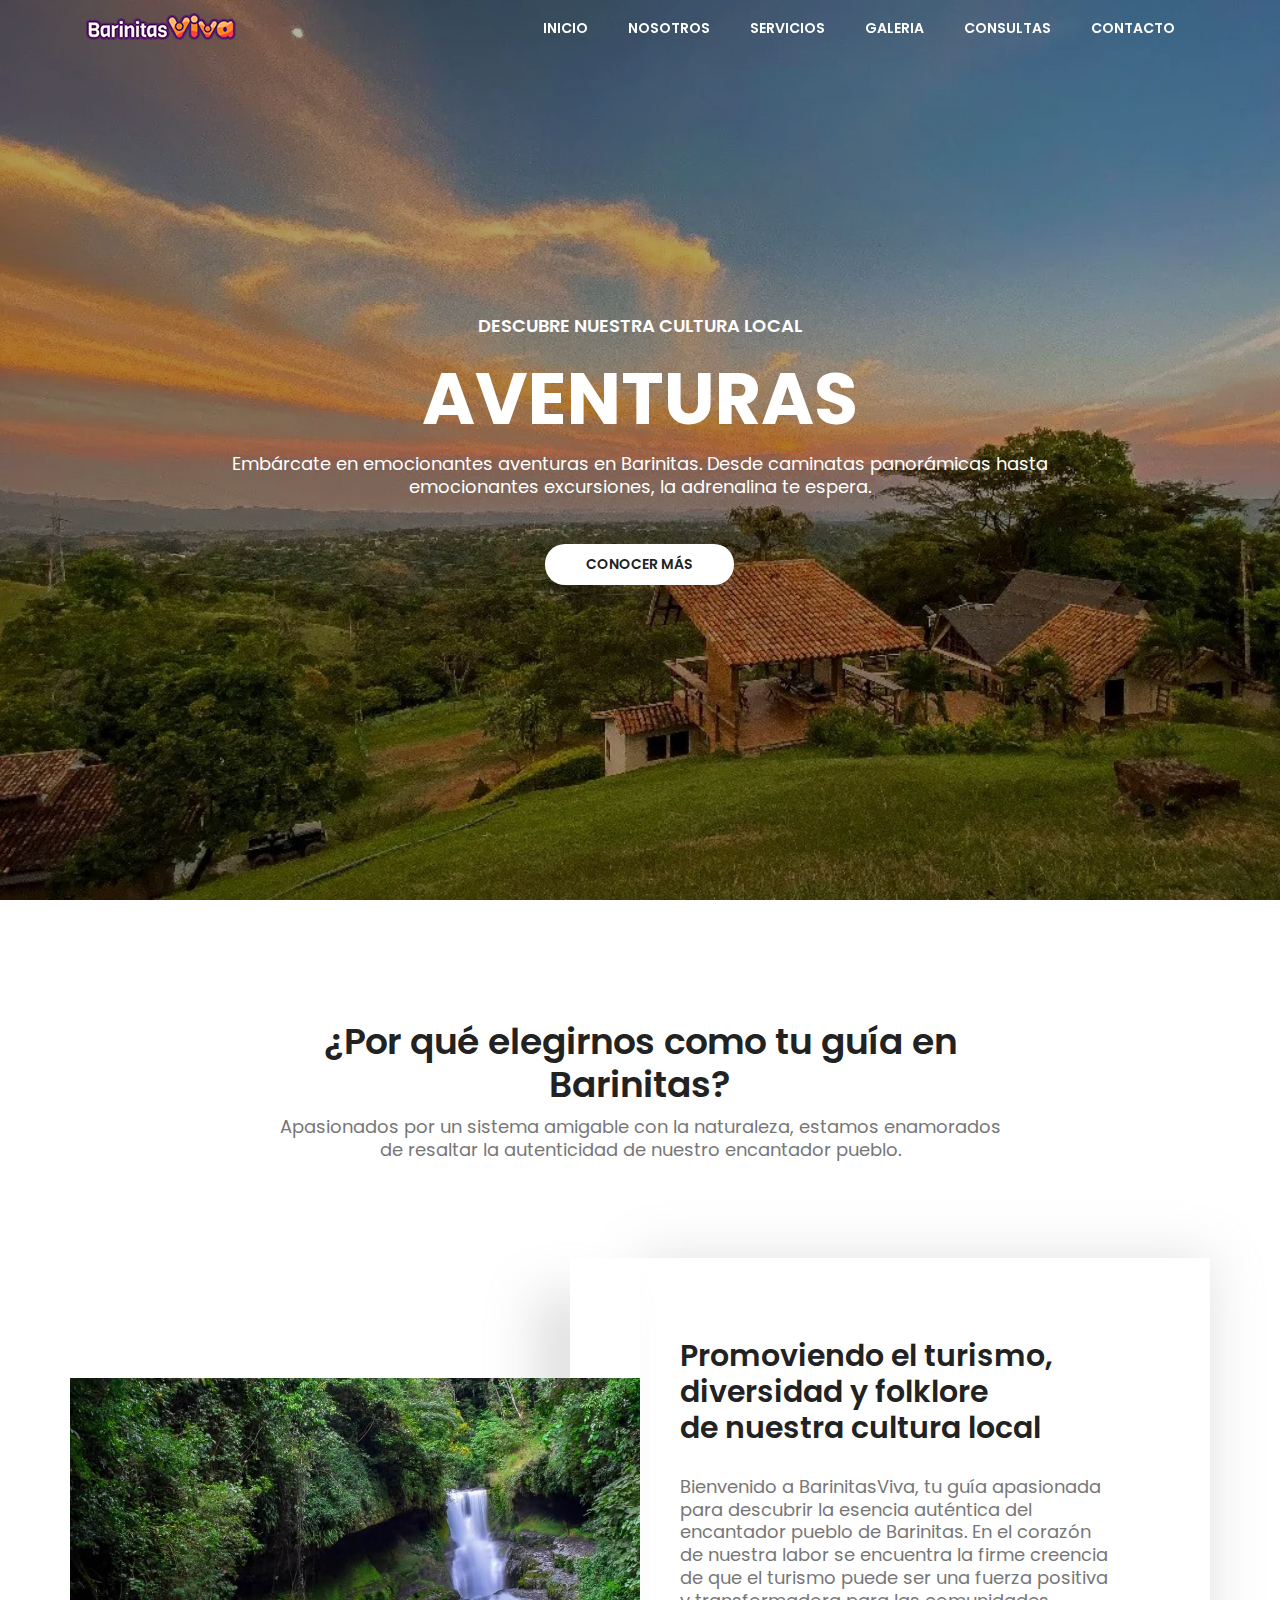
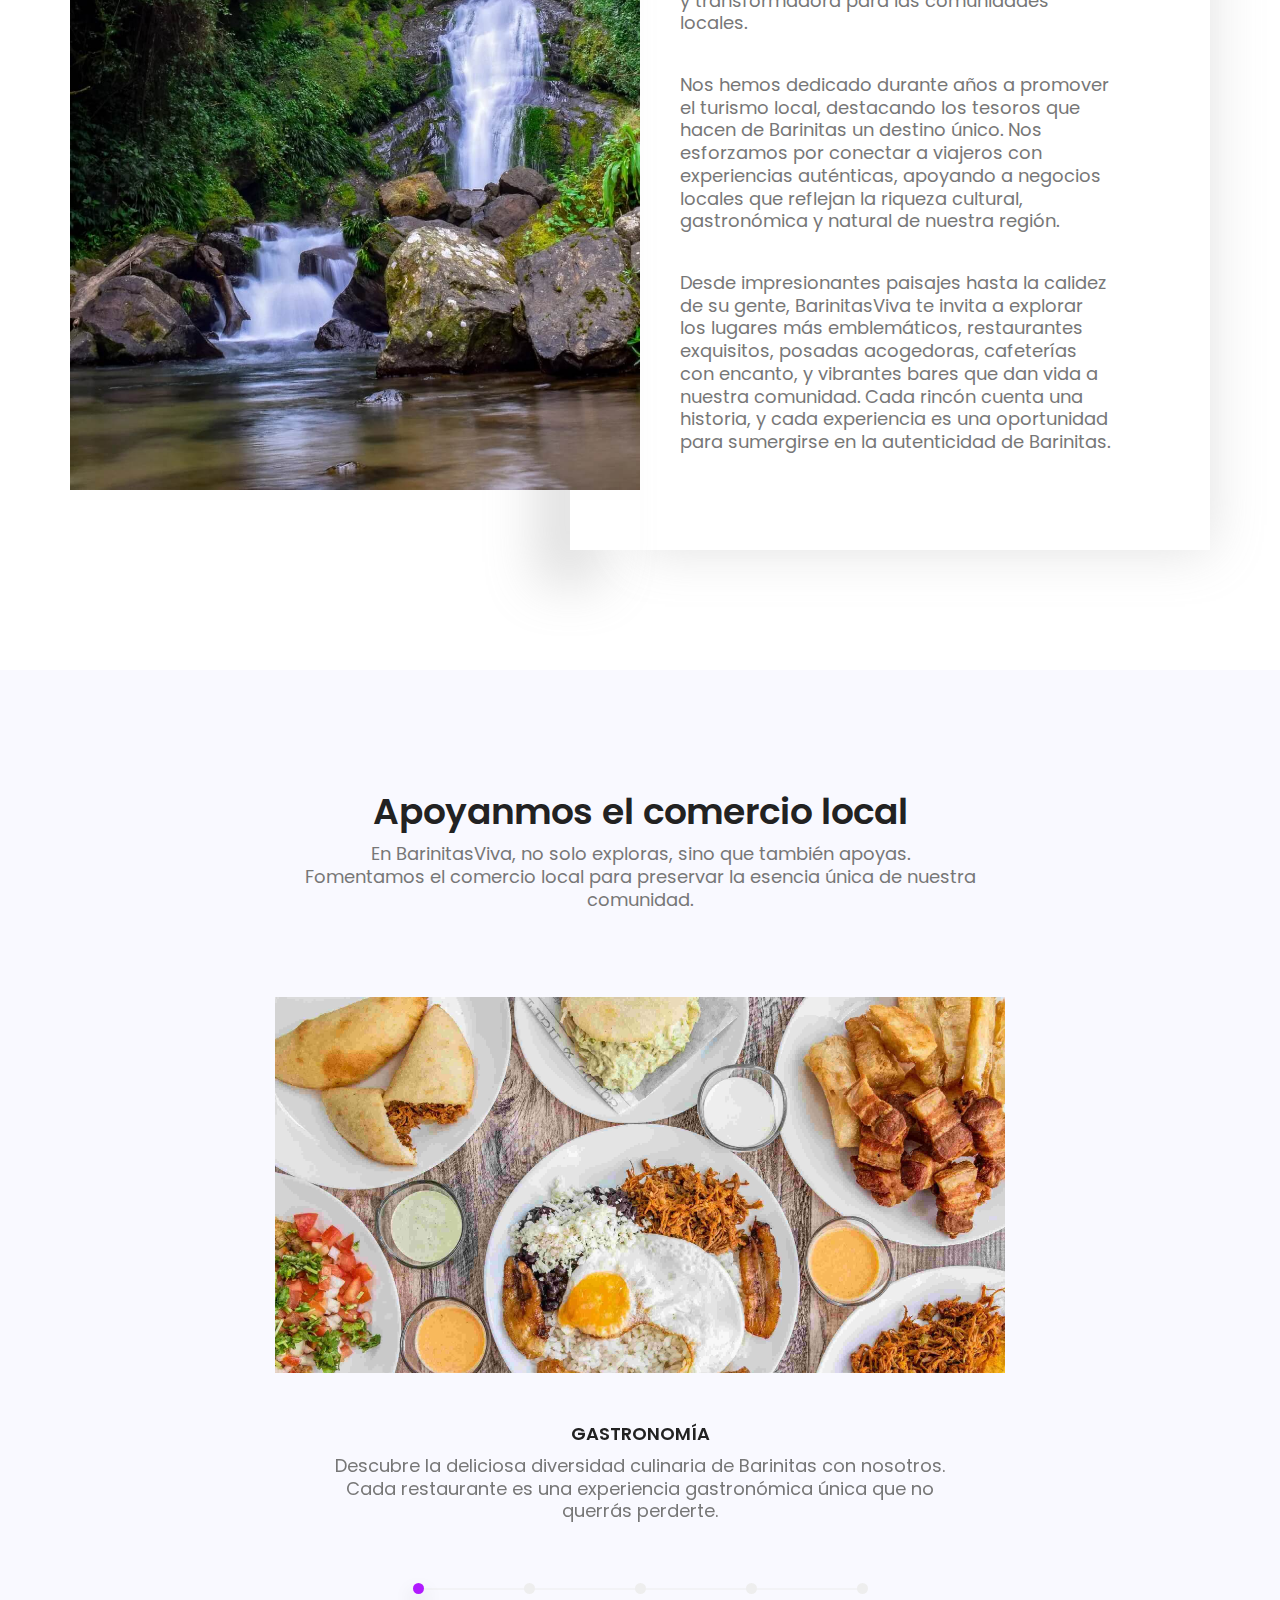
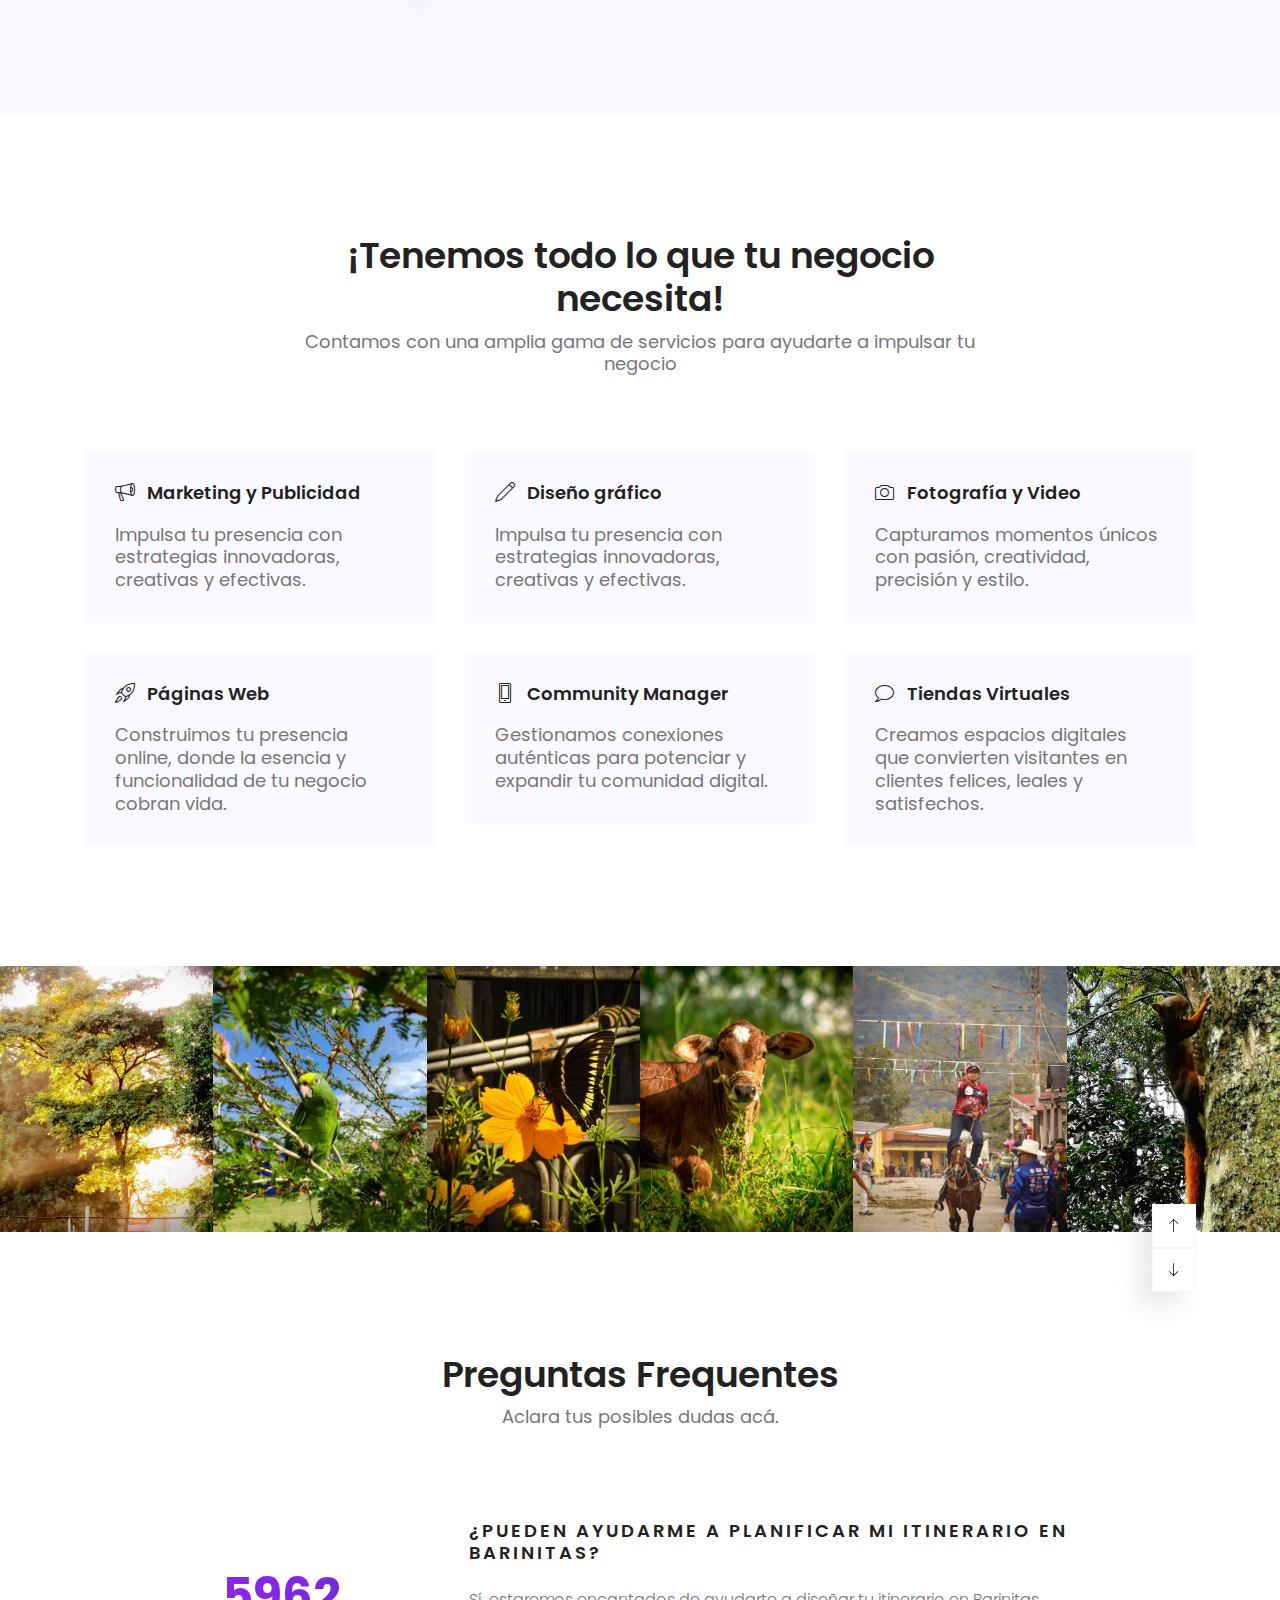
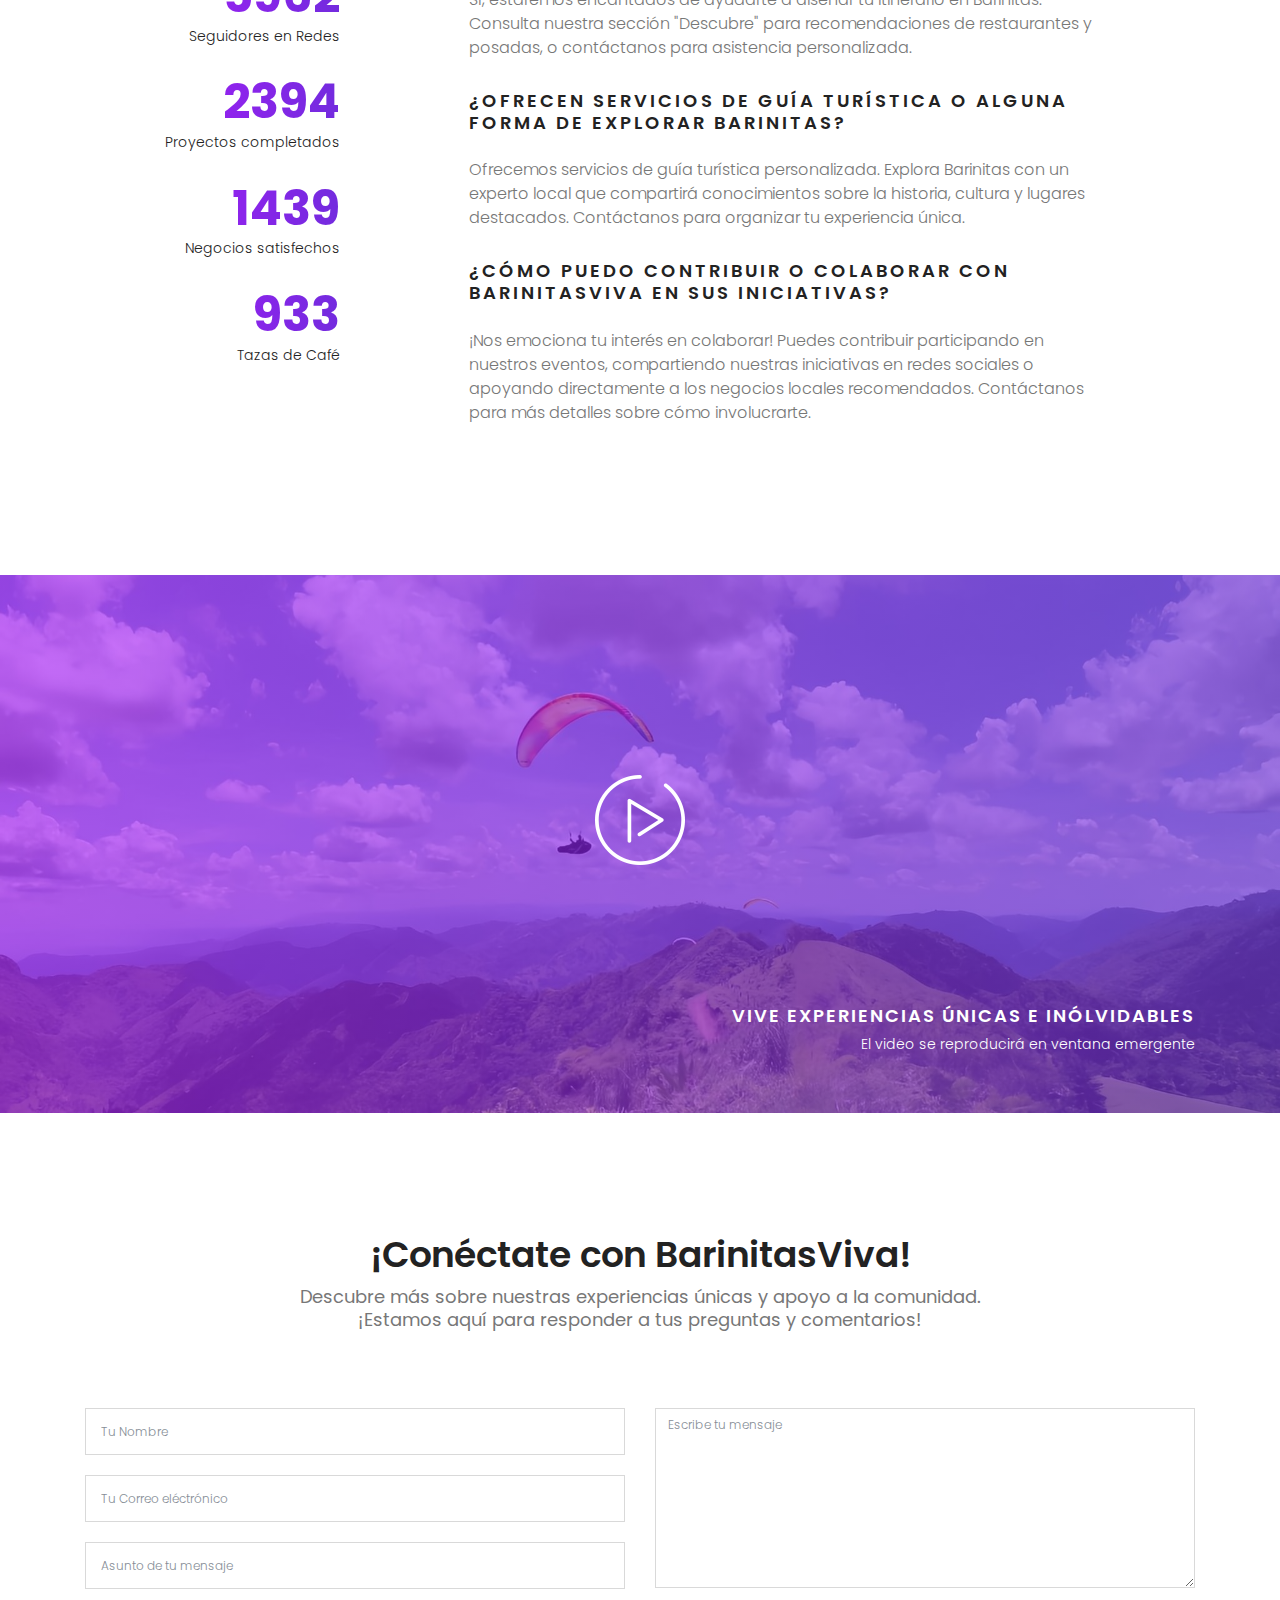
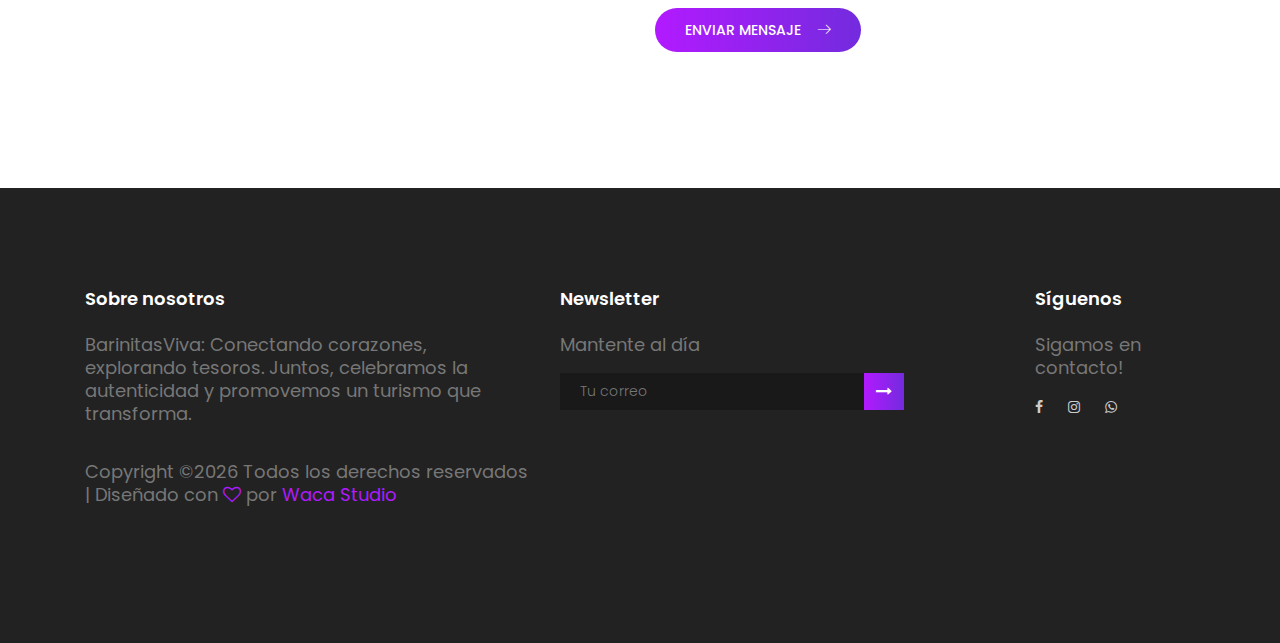
==== commit f937c93f: "Add files via upload" ====
--- a/index.html
+++ b/index.html
@@ -68,8 +68,8 @@
 				<!-- End Header Area -->				
 			</section>
 
-			<section id="homebanner" class="default-banner active-blog-slider">
-					<div class="item-slider relative" style="background: url(img/slider1.jpg);background-size: cover;">
+			<section class="default-banner active-blog-slider">
+					<div id="homebanner" class="item-slider relative" style="background: url(img/slider1.jpg);background-size: cover;">
 						<div class="overlay" style="background: rgba(0,0,0,.3)"></div>
 						<div class="container">
 							<div class="row fullscreen justify-content-center align-items-center">
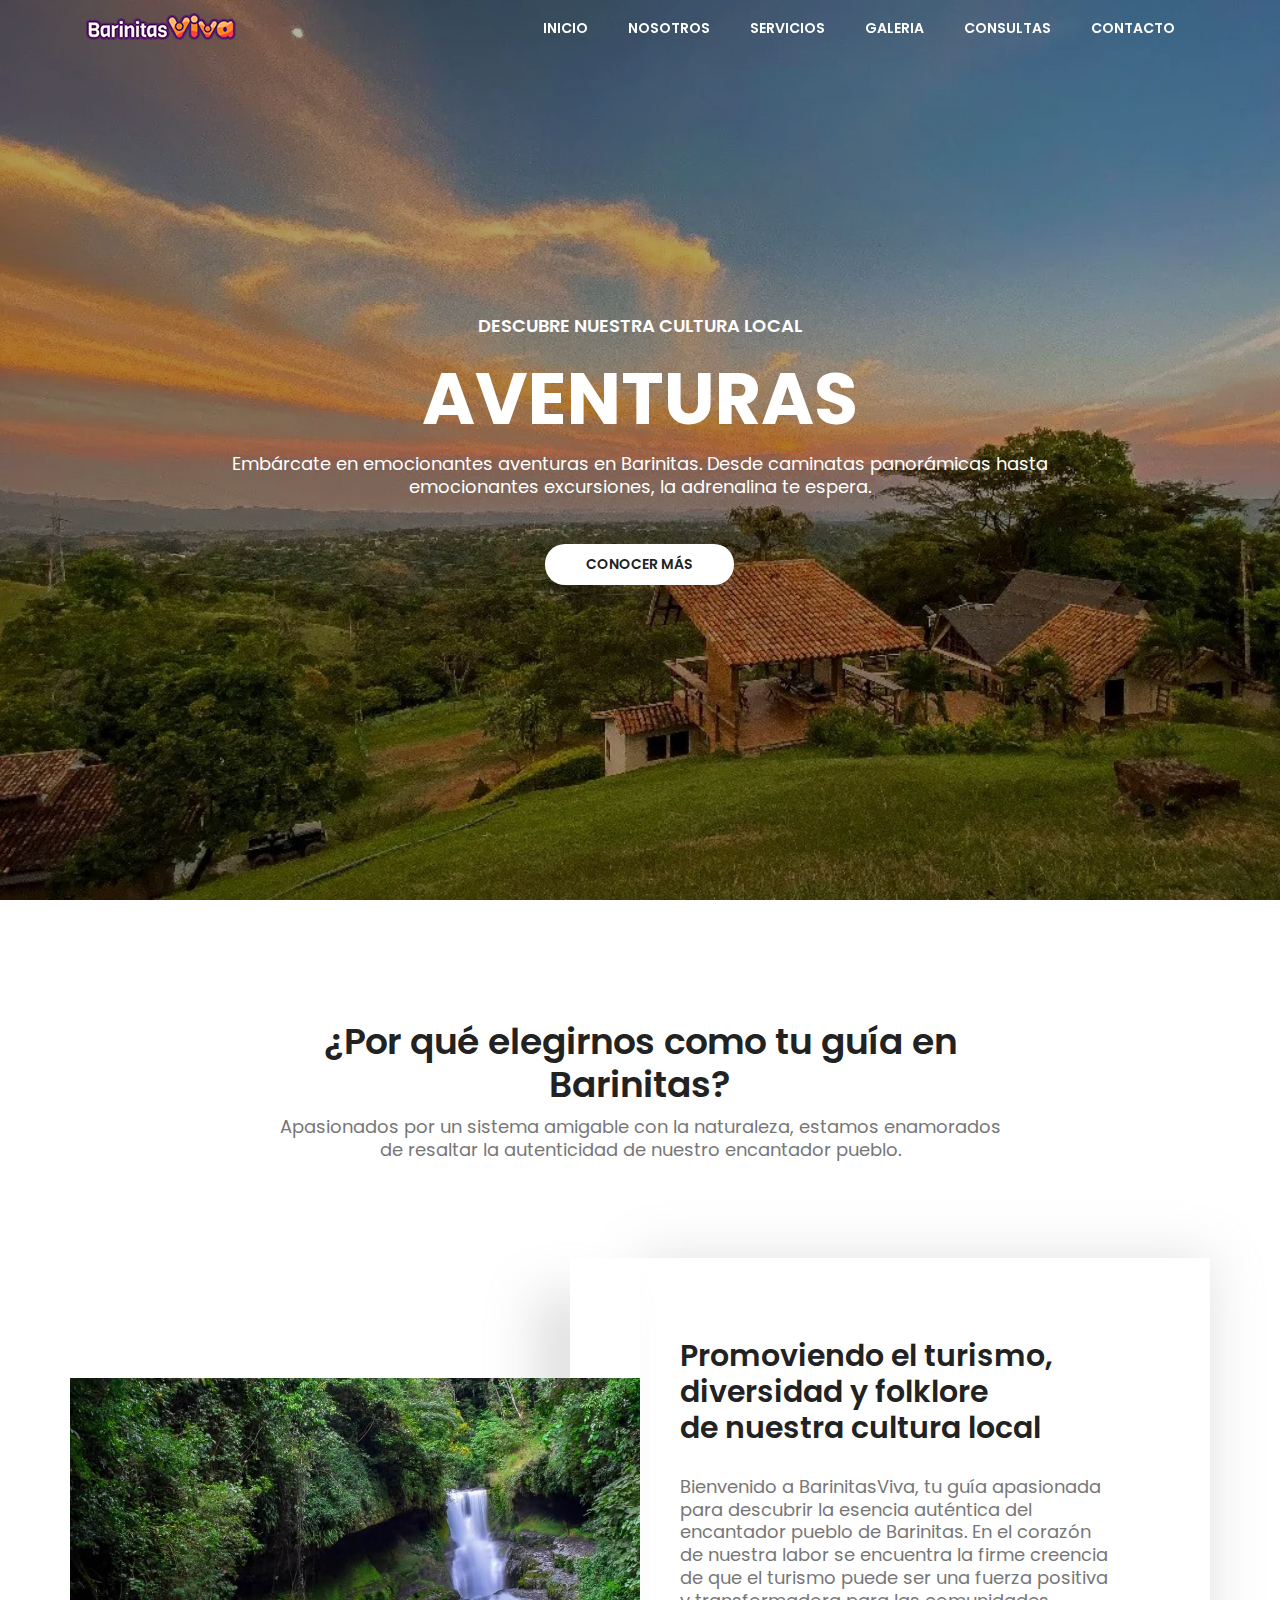
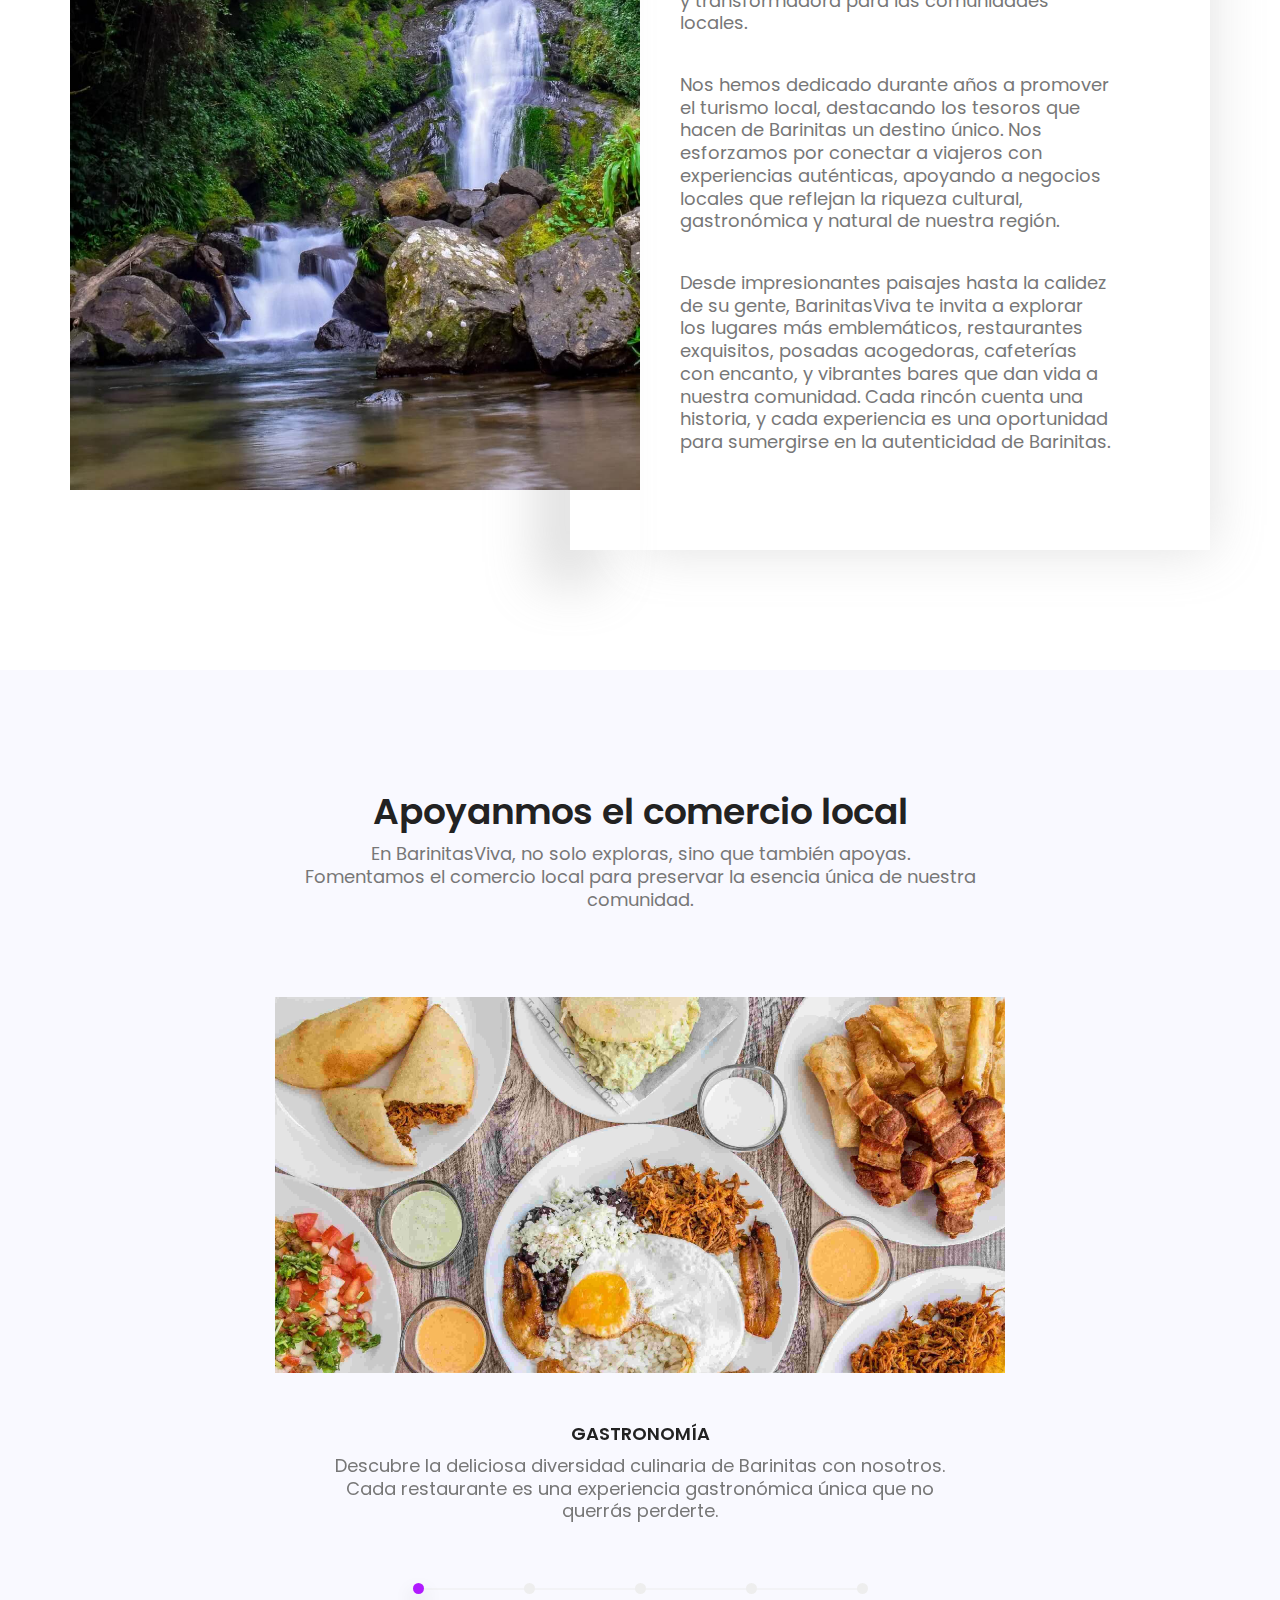
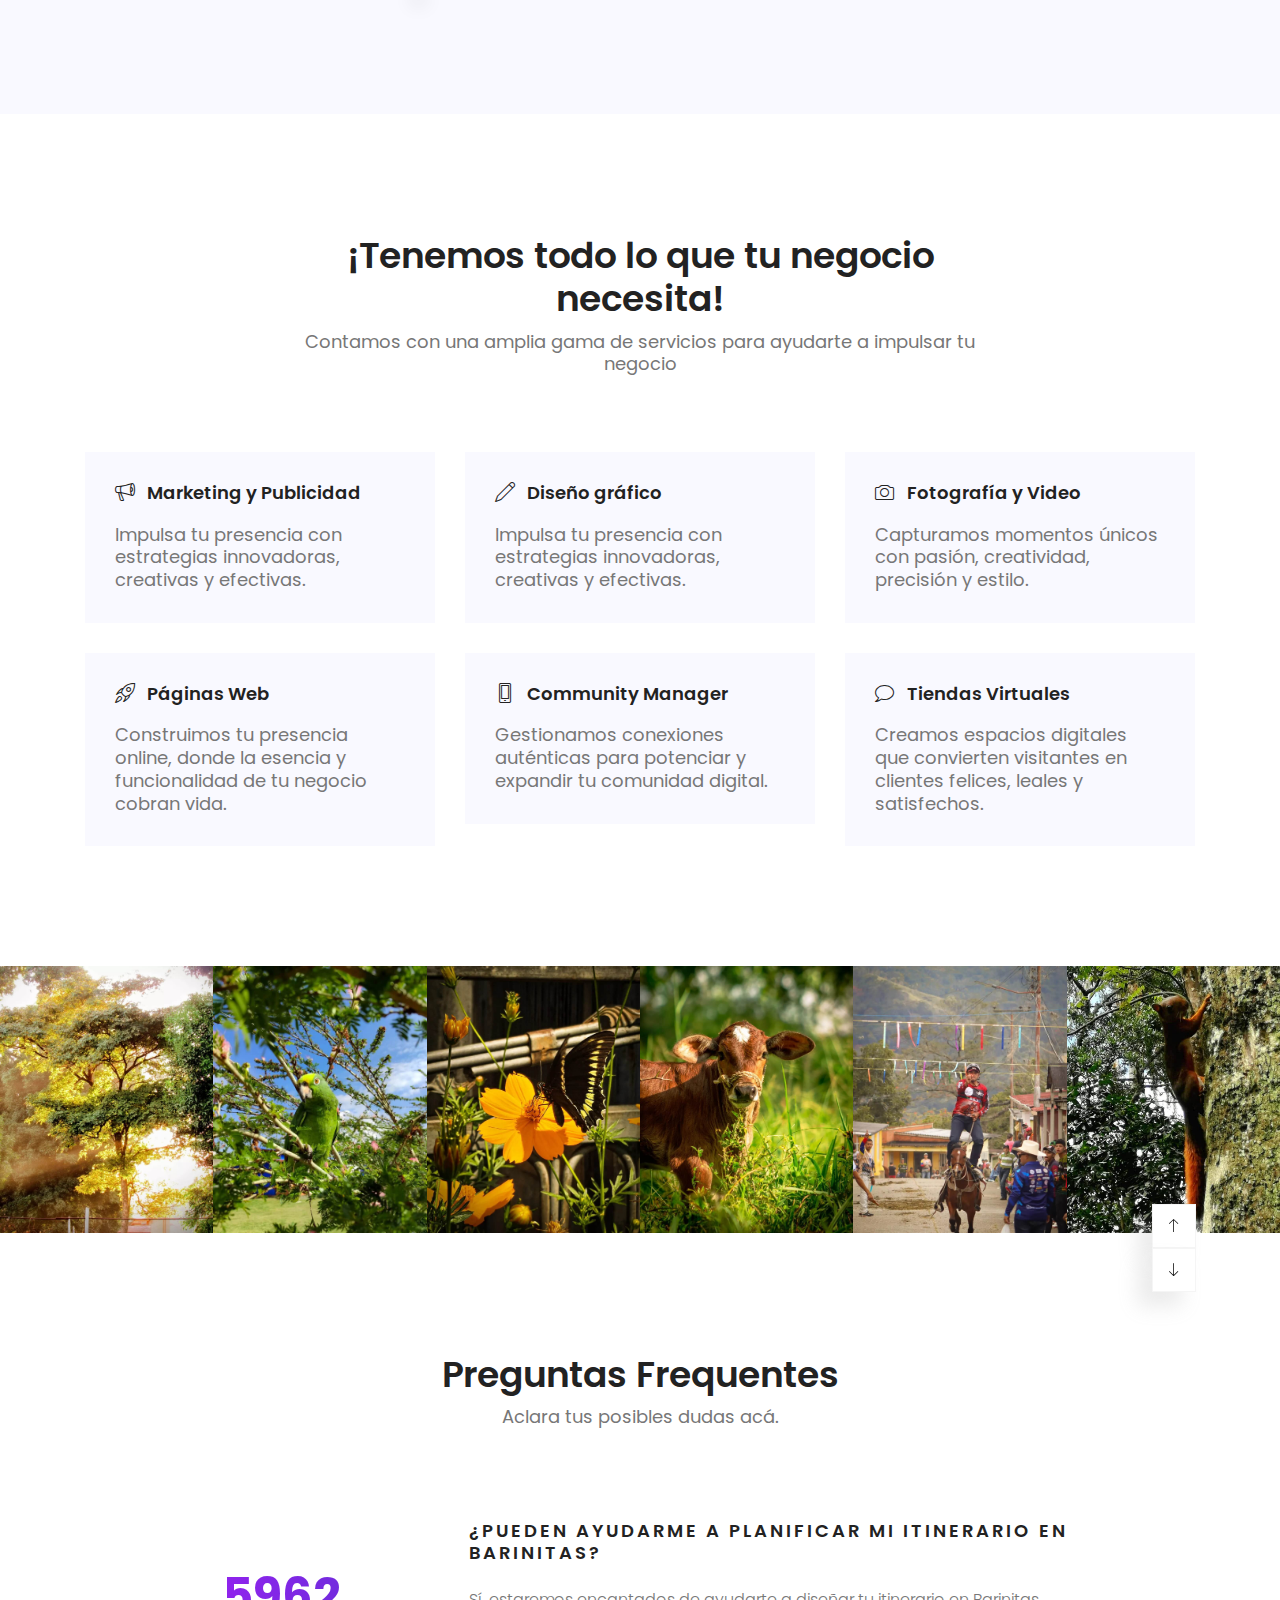
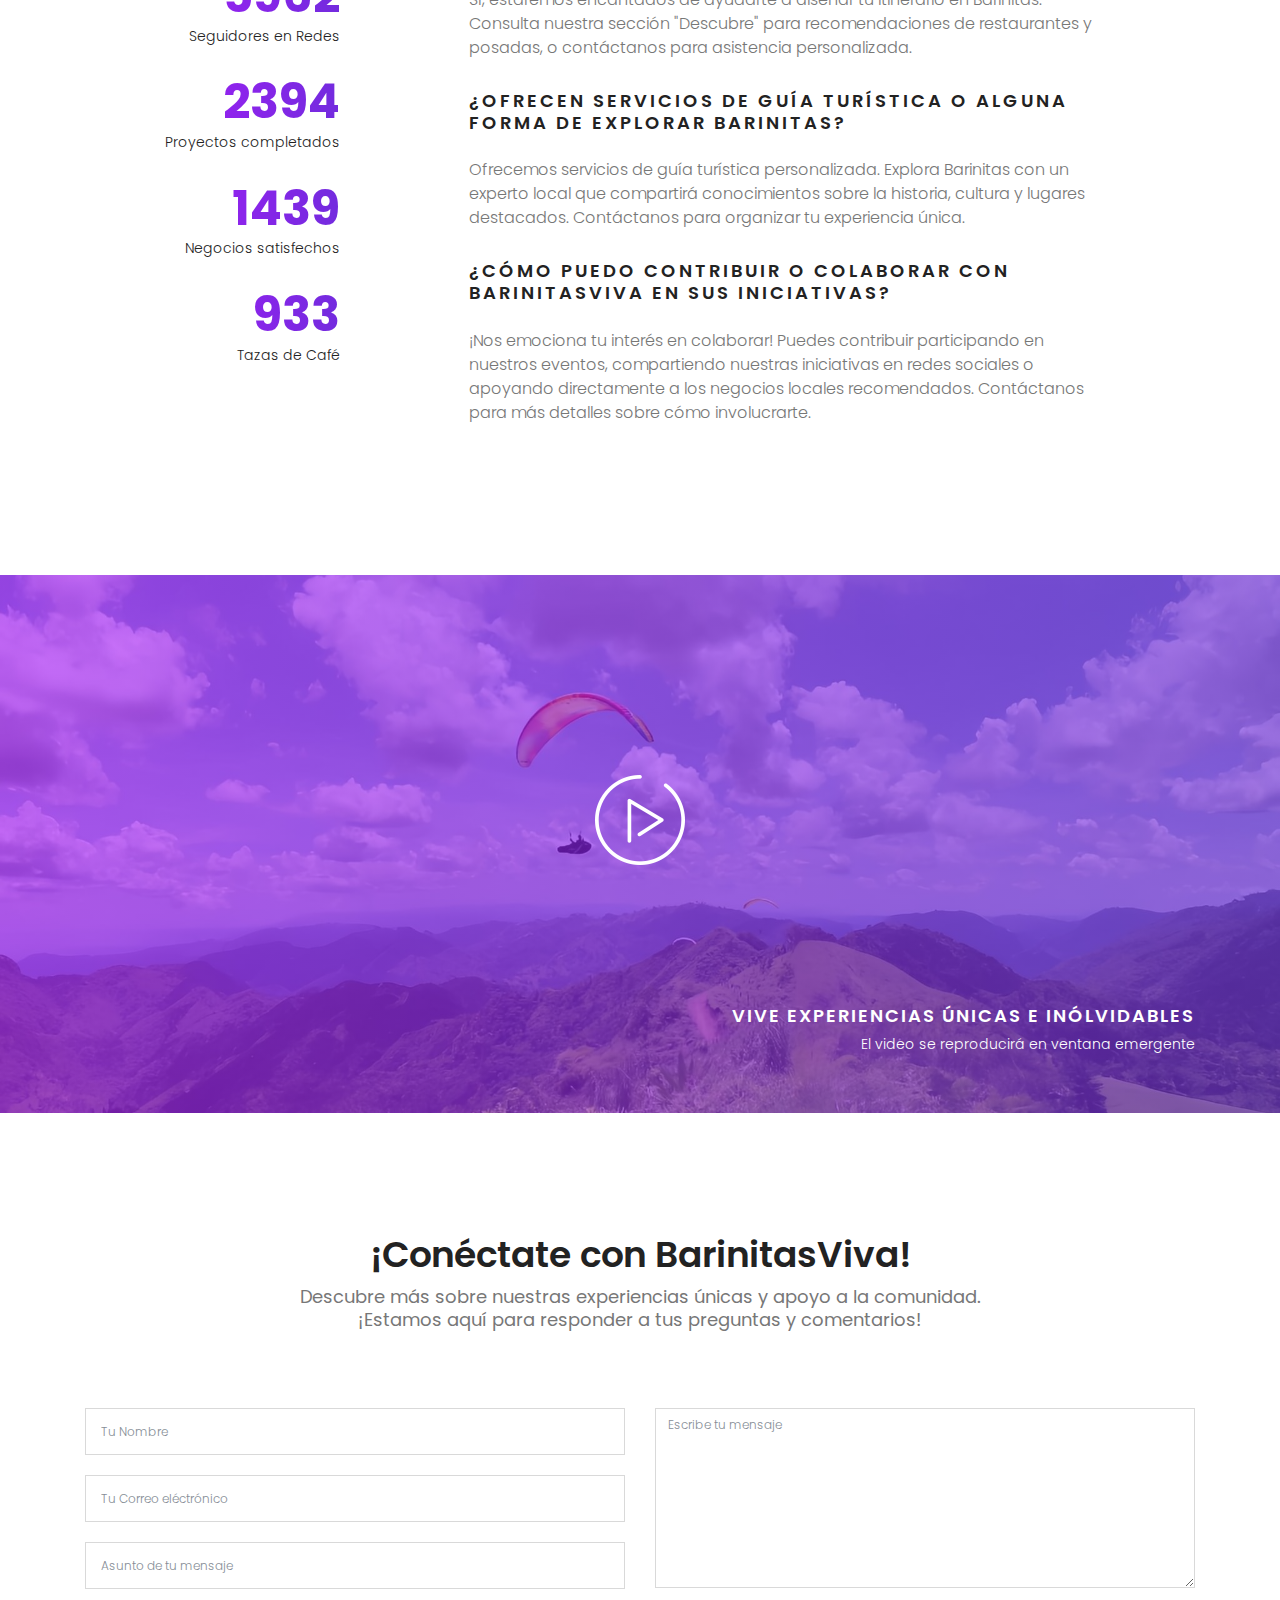
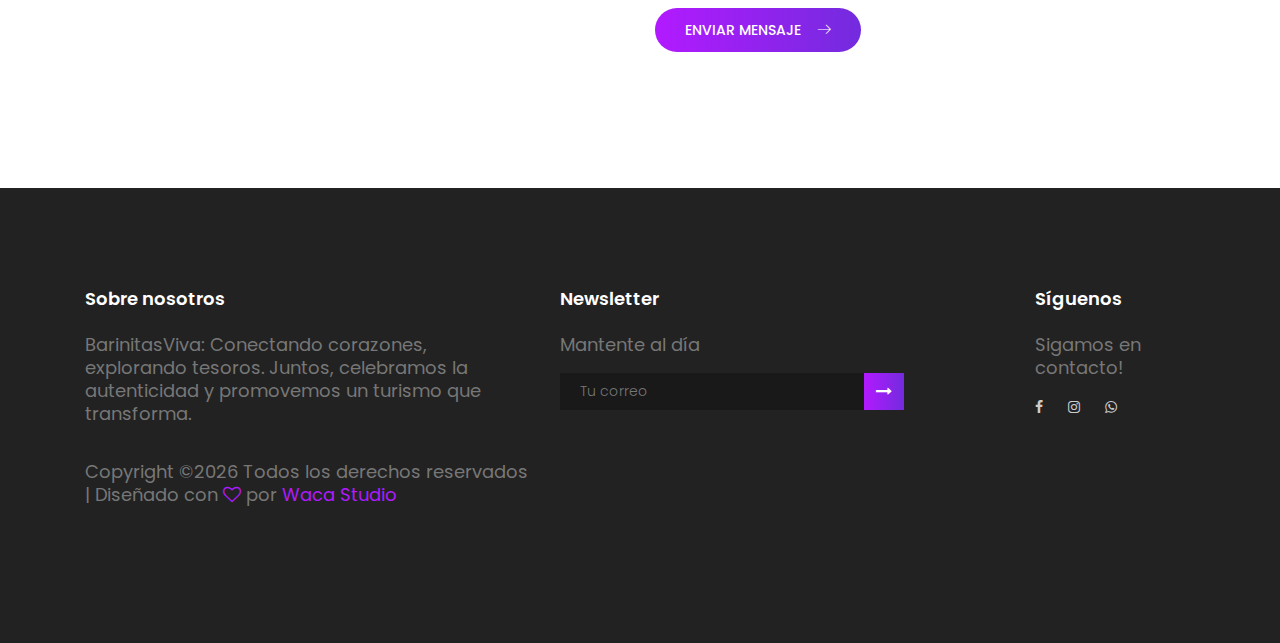
==== commit 988b79ca: "Add files via upload" ====
--- a/index.html
+++ b/index.html
@@ -69,7 +69,7 @@
 			</section>
 
 			<section class="default-banner active-blog-slider">
-					<div id="homebanner" class="item-slider relative" style="background: url(img/slider1.jpg);background-size: cover;">
+					<div class="item-slider relative" style="background: url(img/slider1.jpg);background-size: cover;">
 						<div class="overlay" style="background: rgba(0,0,0,.3)"></div>
 						<div class="container">
 							<div class="row fullscreen justify-content-center align-items-center">
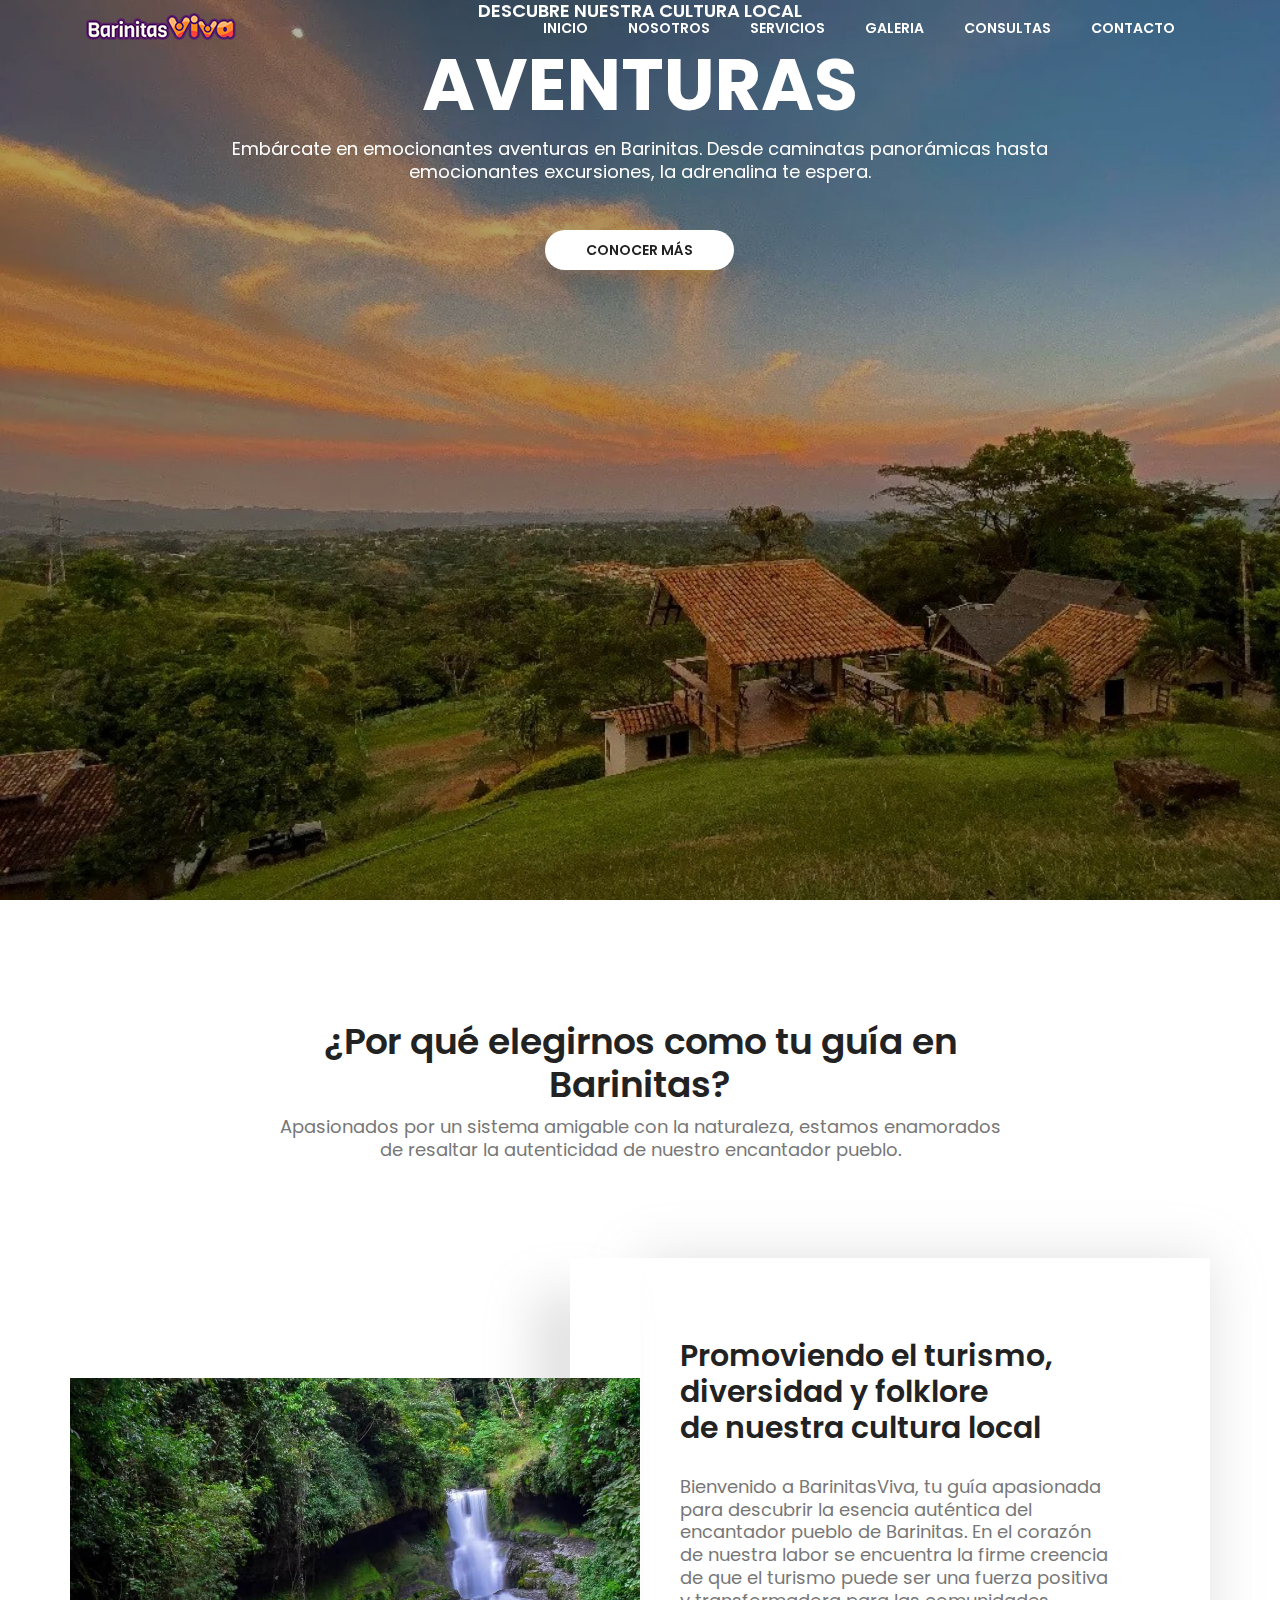
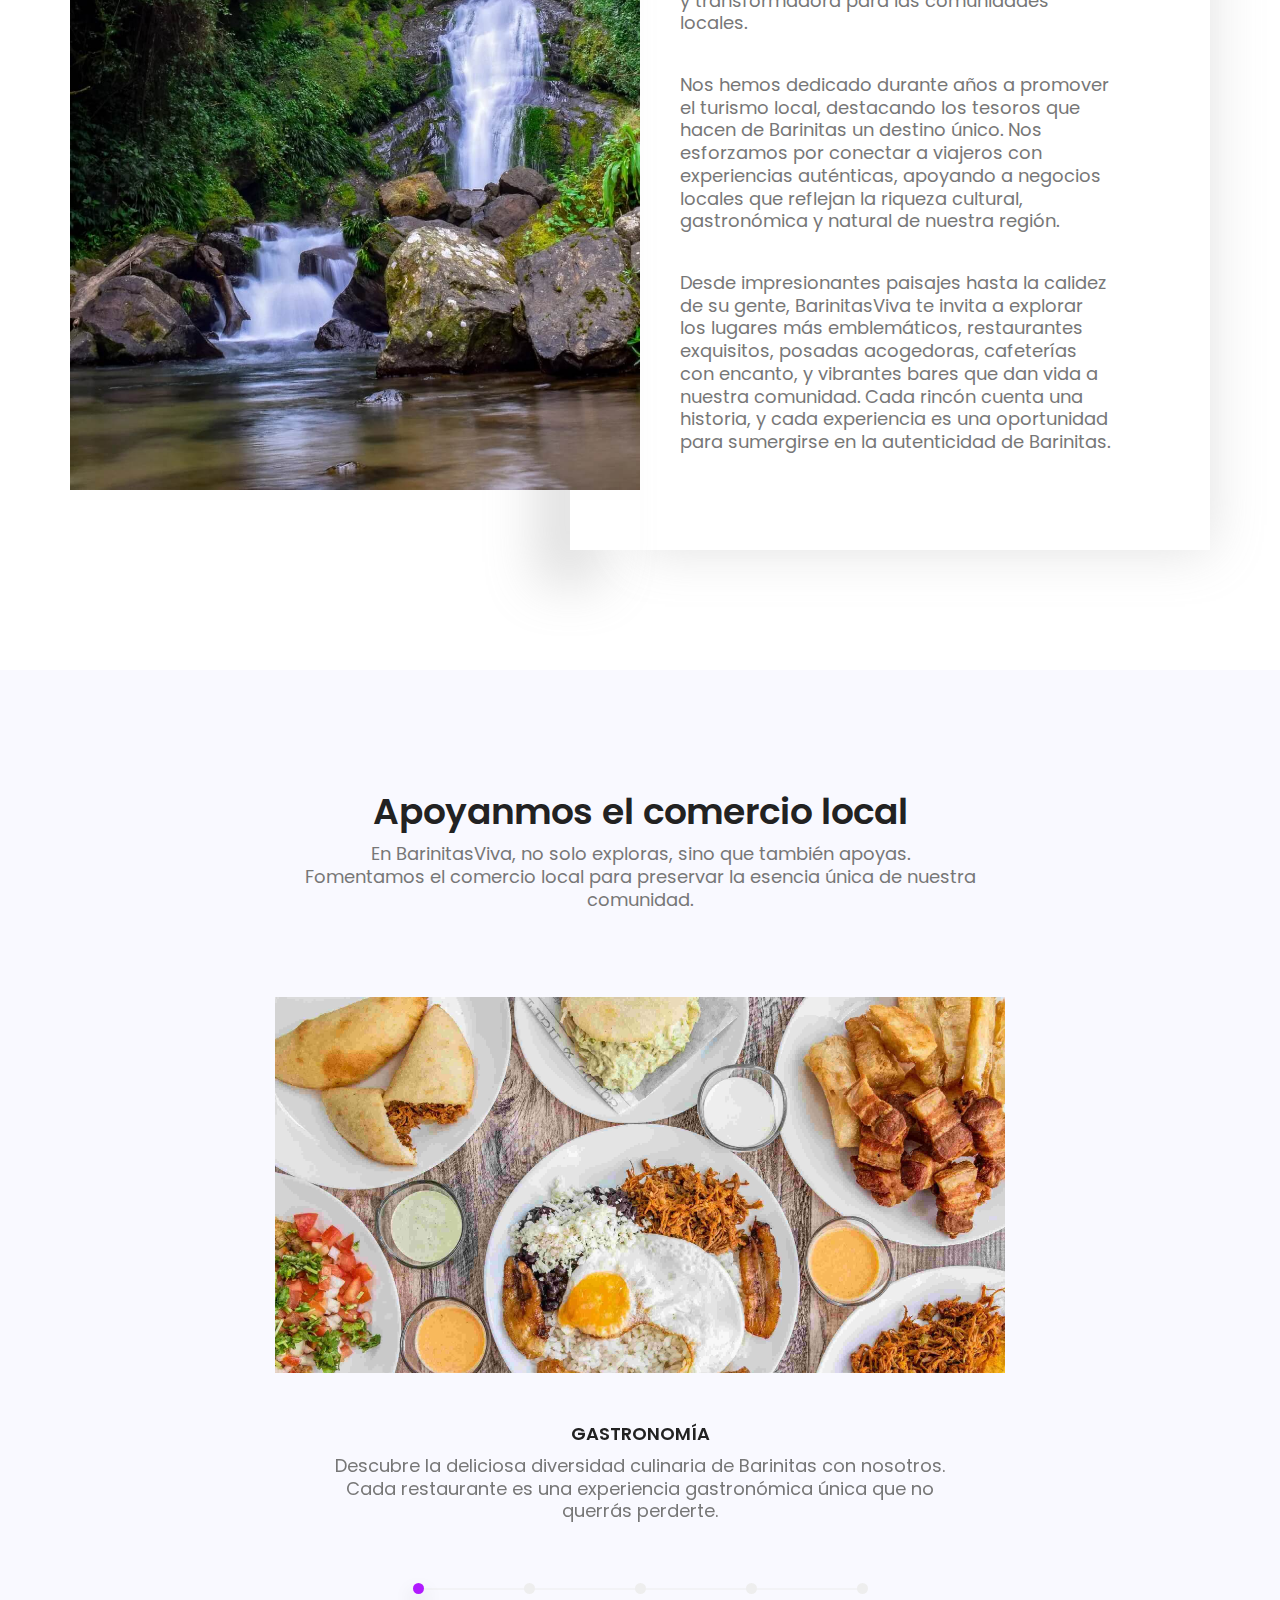
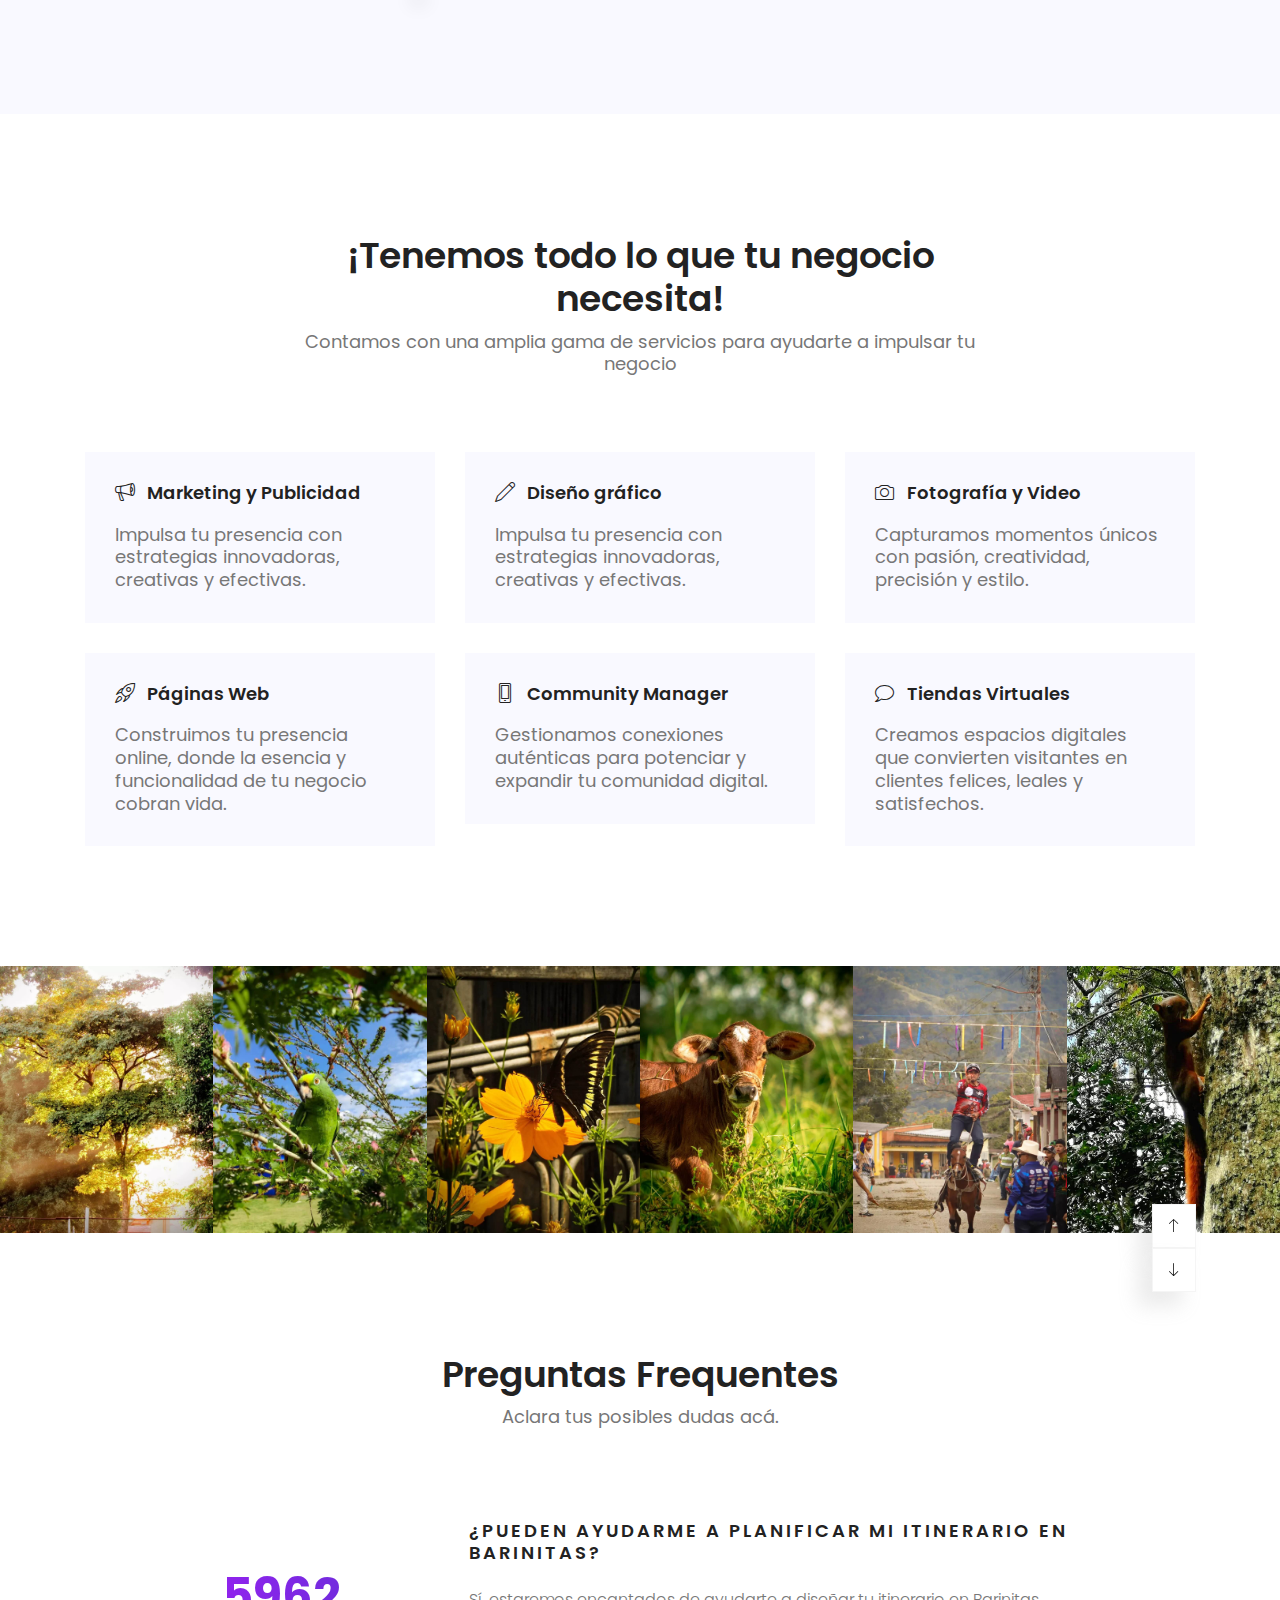
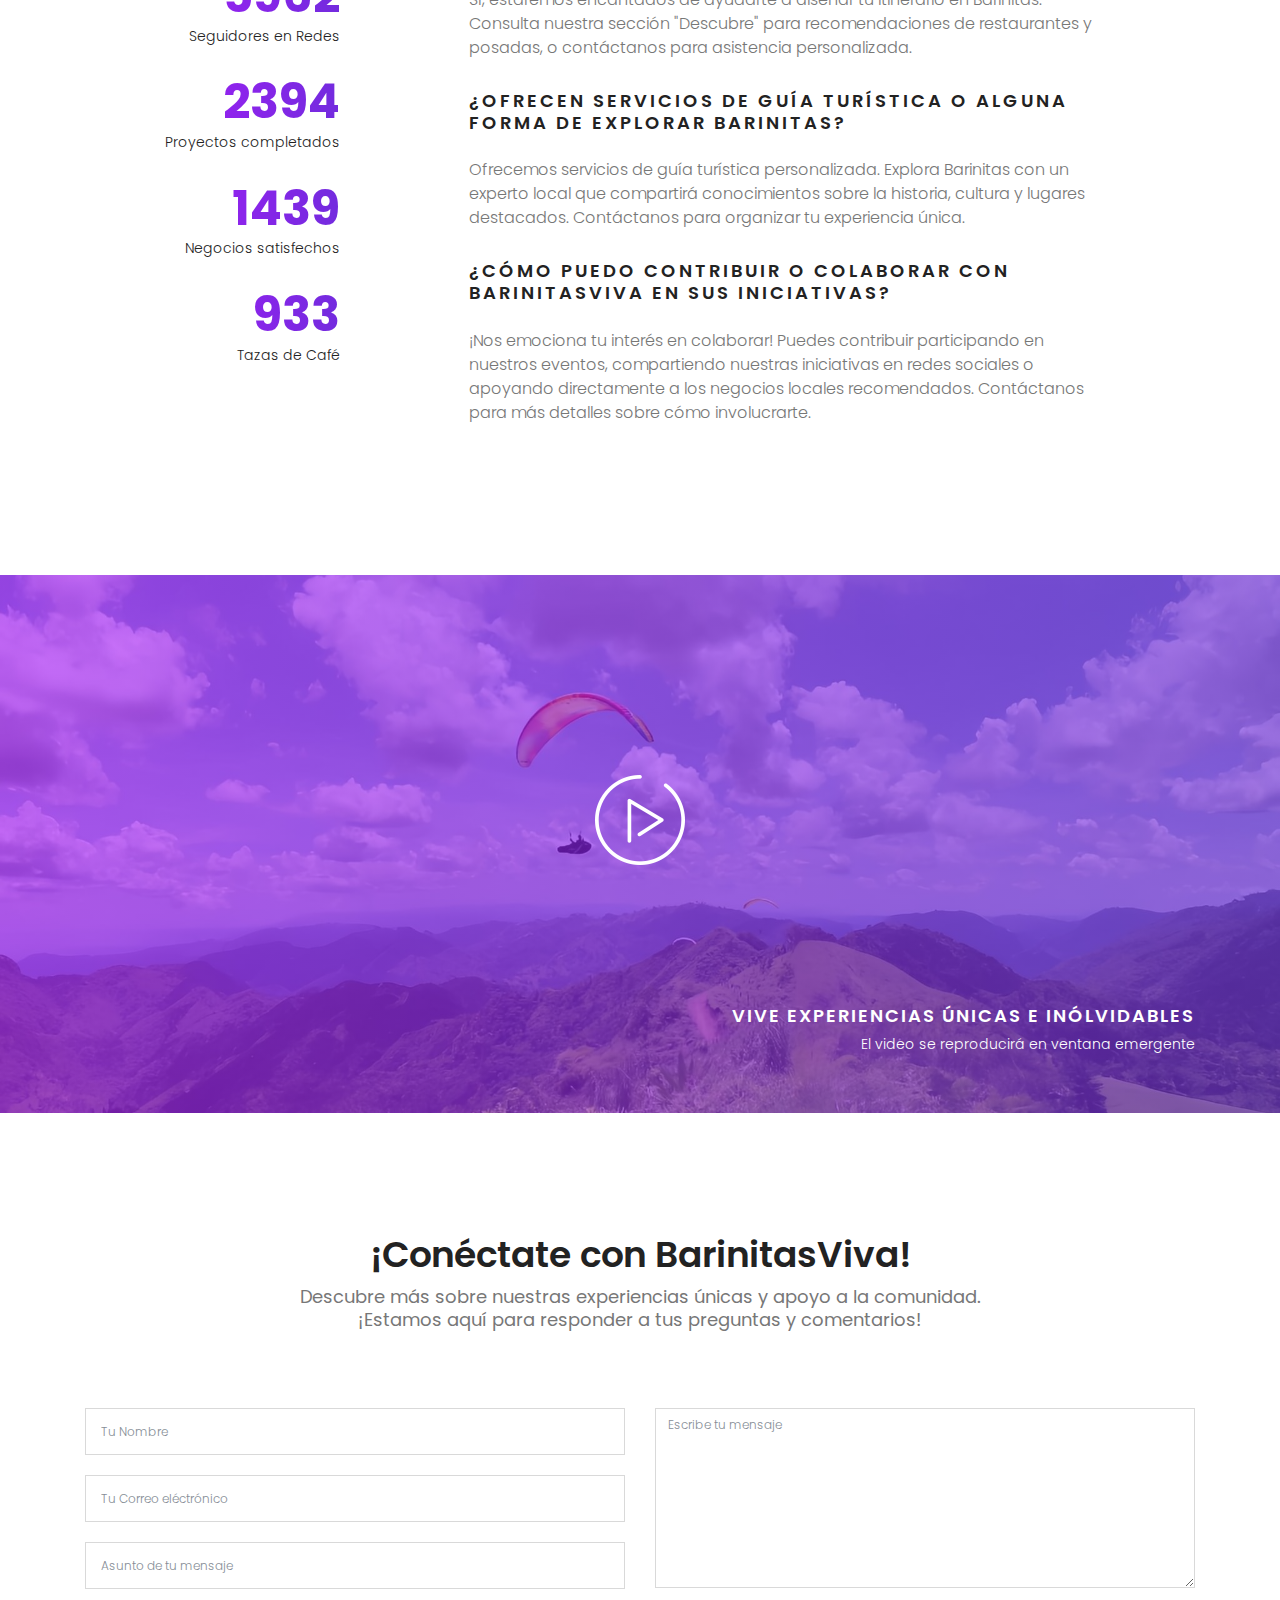
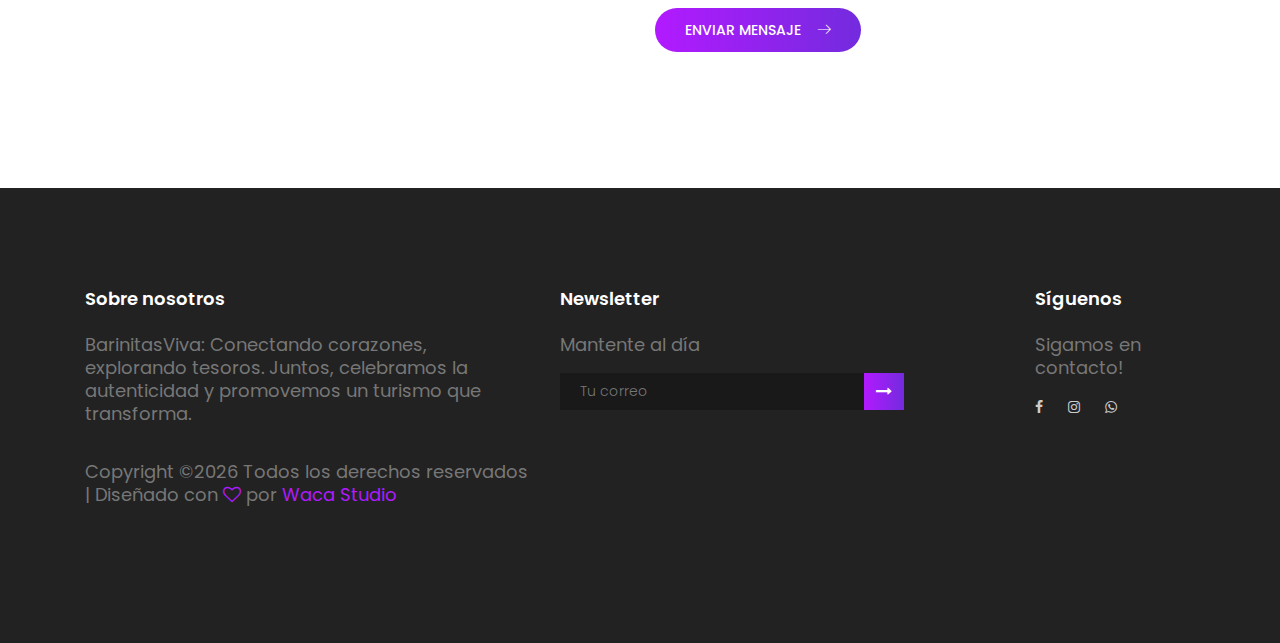
==== commit e5cfe551: "Update style="height: 100vh;" ====
--- a/index.html
+++ b/index.html
@@ -69,12 +69,12 @@
 			</section>
 
 			<section class="default-banner active-blog-slider">
-					<div class="item-slider relative" style="background: url(img/slider1.jpg);background-size: cover;">
-						<div class="overlay" style="background: rgba(0,0,0,.3)"></div>
-						<div class="container">
-							<div class="row fullscreen justify-content-center align-items-center">
+					<div class="item-slider relative" style="height: 100vh; background: url(img/slider1.jpg);background-size: cover;">
+						<div class="overlay" style="height: 100vh; background: rgba(0,0,0,.3)"></div>
+						<div class="container" style="height: 100vh;">
+							<div class="row fullscreen justify-content-center align-items-center" style="height: 100vh;">
 								<div class="col-md-10 col-12">
-									<div class="banner-content text-center">
+									<div class="banner-content text-center" style="height: 100vh;">
 										<h4 class="text-white mb-20 text-uppercase">Descubre nuestra Cultura Local</h4>
 										<h1 class="text-uppercase text-white">AVENTURAS</h1>
 										<p class="text-white">Embárcate en emocionantes aventuras en Barinitas. Desde caminatas panorámicas hasta <br> emocionantes excursiones, la adrenalina te espera.</p>
@@ -85,12 +85,12 @@
 							</div>
 						</div>
 					</div>
-					<div class="item-slider relative" style="background: url(img/slider2.jpg);background-size: cover;">
-						<div class="overlay" style="background: rgba(0,0,0,.3)"></div>
-						<div class="container">
-							<div class="row fullscreen justify-content-center align-items-center">
-								<div class="col-md-10 col-12">
-									<div class="banner-content text-center">
+					<div class="item-slider relative" style="height: 100vh; background: url(img/slider2.jpg);background-size: cover;">
+						<div class="overlay" style="height: 100vh; background: rgba(0,0,0,.3)"></div>
+						<div class="container" style="height: 100vh;">
+							<div class="row fullscreen justify-content-center align-items-center" style="height: 100vh;">
+								<div class="col-md-10 col-12" style="height: 100vh;">
+									<div class="banner-content text-center" style="height: 100vh;">
 										<h4 class="text-white mb-20 text-uppercase">Descubre nuestra Cultura Local</h4>
 										<h1 class="text-uppercase text-white">TURISMO</h1>
 										<p class="text-white">Explora Barinitas con BarinitasViva y descubre sus tesoros ocultos, desde encantadores <br> paisajes hasta rincones culturales únicos.</p>
@@ -100,12 +100,12 @@
 							</div>
 						</div>
 					</div>
-					<div class="item-slider relative" style="background: url(img/slider3.jpg);background-size: cover;">
-						<div class="overlay" style="background: rgba(0,0,0,.3)"></div>
-						<div class="container">
-							<div class="row fullscreen justify-content-center align-items-center">
+					<div class="item-slider relative" style="height: 100vh; background: url(img/slider3.jpg);background-size: cover;">
+						<div class="overlay" style="height: 100vh; background: rgba(0,0,0,.3)"></div>
+						<div class="container" style="height: 100vh;">
+							<div class="row fullscreen justify-content-center align-items-center" style="height: 100vh;">
 								<div class="col-md-10 col-12">
-									<div class="banner-content text-center">
+									<div class="banner-content text-center" style="height: 100vh;">
 										<h4 class="text-white mb-20 text-uppercase">Descubre nuestra Cultura Local</h4>
 										<h1 class="text-uppercase text-white">EXPERIENCIAS</h1>
 										<p class="text-white">Vive momentos inolvidables con BarinitasViva. Saborea la deliciosa gastronomía local, <br> sumérgete en la cultura y crea recuerdos duraderos.</p>
@@ -539,4 +539,4 @@
 			   }
 			  </script>	
 		</body>
-	</html>+	</html>
